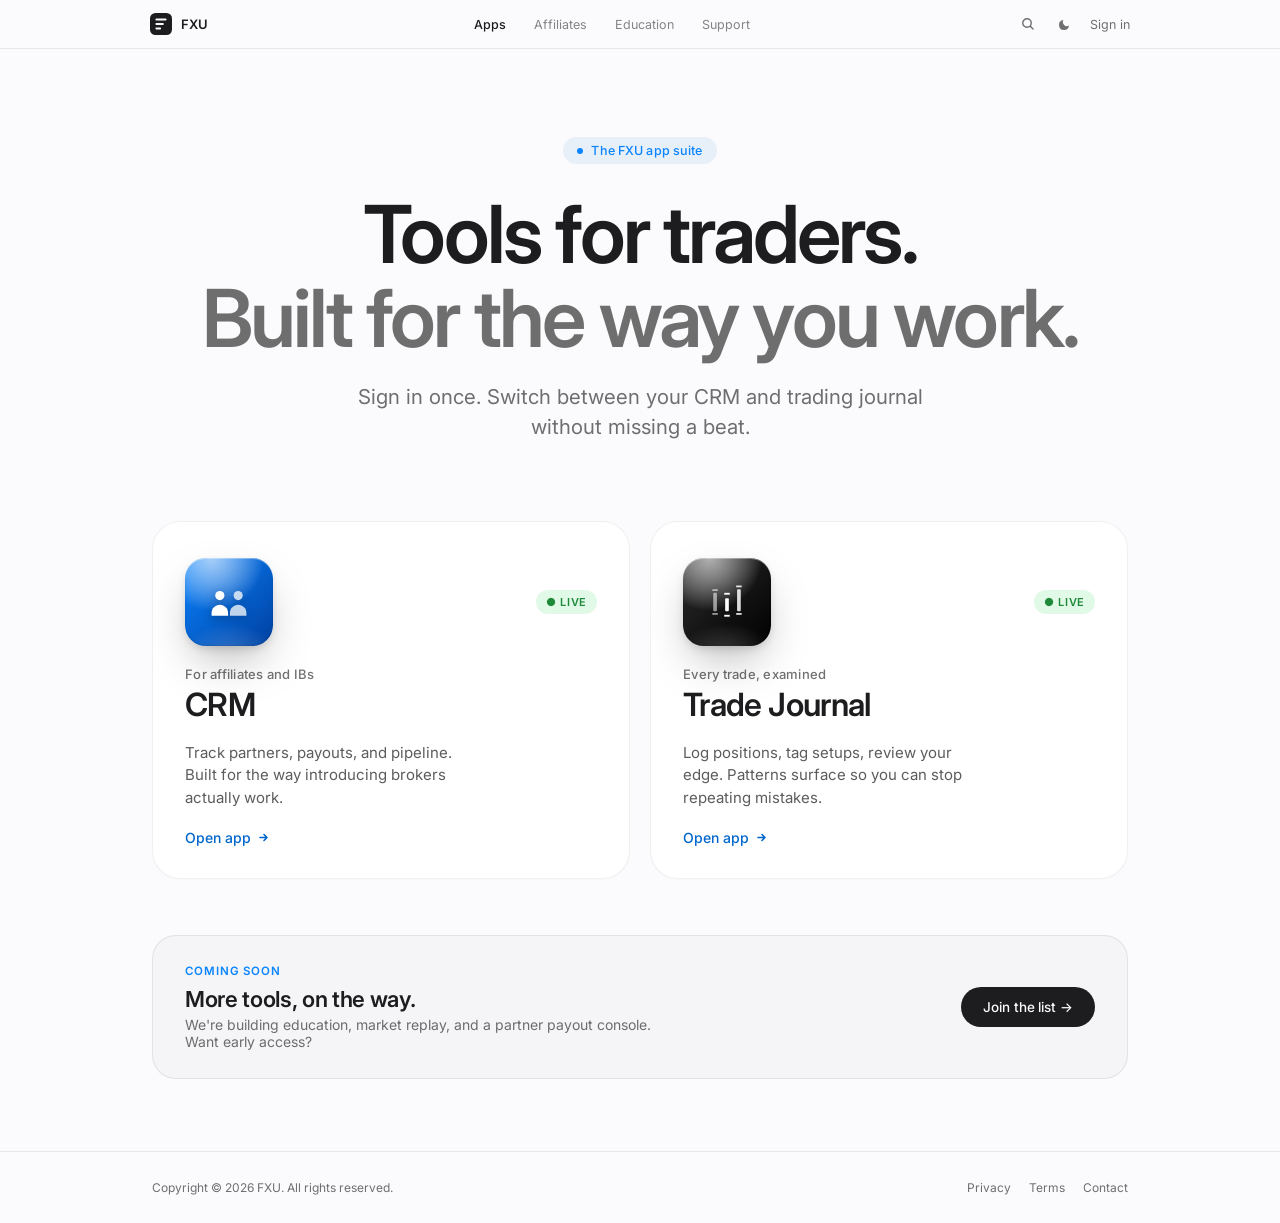
==== index.html @ c2556b2e "feat: FXU Apps homepage — Apple-clean apps directory Implements the 'A · Apple.com clean' direction " ====
<!doctype html>
<html lang="en">
<head>
<meta charset="utf-8" />
<meta name="viewport" content="width=device-width,initial-scale=1" />
<meta name="description" content="FXU Apps — tools for traders. CRM for affiliates and a trading journal, built for the way you work." />
<title>FXU Apps — Tools for traders</title>
<link rel="preconnect" href="https://fonts.googleapis.com">
<link rel="preconnect" href="https://fonts.gstatic.com" crossorigin>
<link rel="stylesheet" href="https://fonts.googleapis.com/css2?family=Inter:wght@400;500;600;700&display=swap">
<style>
  :root {
    --bg: #fbfbfd;
    --surface: #ffffff;
    --surface-2: #f5f5f7;
    --text: #1d1d1f;
    --text-2: rgba(0,0,0,.56);
    --text-3: rgba(29,29,31,.72);
    --border: rgba(0,0,0,.06);
    --border-2: rgba(0,0,0,.08);
    --nav-bg: rgba(251,251,253,.72);
    --blue: #0066CC;
    --blue-bright: #0a84ff;
    --green: #1f8a3a;
    --green-bg: rgba(48,209,88,.14);
  }
  html[data-theme="dark"] {
    --bg: #000;
    --surface: #1c1c1e;
    --surface-2: #0a0a0a;
    --text: #f5f5f7;
    --text-2: rgba(235,235,245,.6);
    --text-3: rgba(235,235,245,.72);
    --border: rgba(255,255,255,.08);
    --border-2: rgba(255,255,255,.08);
    --nav-bg: rgba(22,22,23,.72);
    --green-bg: rgba(48,209,88,.16);
  }

  * , *::before, *::after { box-sizing: border-box; }
  html, body { margin: 0; padding: 0; }
  body {
    background: var(--bg);
    color: var(--text);
    font-family: 'Inter', -apple-system, BlinkMacSystemFont, "SF Pro Display", system-ui, sans-serif;
    -webkit-font-smoothing: antialiased;
    -moz-osx-font-smoothing: grayscale;
    transition: background .35s, color .35s;
  }
  a { color: inherit; }
  button { font: inherit; }

  /* ── Nav ───────────────────────────────────────────────── */
  .nav {
    position: sticky; top: 0; z-index: 50;
    background: var(--nav-bg);
    border-bottom: .5px solid var(--border-2);
    backdrop-filter: saturate(180%) blur(20px);
    -webkit-backdrop-filter: saturate(180%) blur(20px);
  }
  .nav-inner {
    max-width: 1024px; margin: 0 auto; height: 48px;
    padding: 0 22px;
    display: flex; align-items: center; justify-content: space-between;
    font-size: 13px;
  }
  .nav-brand { display: flex; align-items: center; gap: 9px; text-decoration: none; font-weight: 600; letter-spacing: -.005em; color: var(--text); }
  .nav-links { display: flex; gap: 28px; font-size: 12.5px; }
  .nav-links a { text-decoration: none; color: var(--text-2); opacity: .85; transition: color .2s, opacity .2s; }
  .nav-links a.active { color: var(--text); opacity: 1; font-weight: 500; }
  .nav-links a:hover { color: var(--text); opacity: 1; }
  .nav-right { display: flex; align-items: center; gap: 14px; color: var(--text-2); }
  .nav-right a { text-decoration: none; font-size: 12.5px; }
  .icon-btn { background: none; border: none; cursor: pointer; color: var(--text-2); padding: 4px; display: inline-flex; align-items: center; justify-content: center; }
  .icon-btn:hover { color: var(--text); }

  /* ── Hero ──────────────────────────────────────────────── */
  .hero { padding: 88px 24px 56px; text-align: center; max-width: 980px; margin: 0 auto; }
  .pill {
    display: inline-flex; align-items: center; gap: 8px;
    padding: 6px 14px; border-radius: 999px;
    background: rgba(0,102,204,.08); color: var(--blue-bright);
    font-size: 12.5px; font-weight: 500; letter-spacing: .01em;
    margin-bottom: 28px;
  }
  html[data-theme="dark"] .pill { background: rgba(10,132,255,.14); }
  .pill-dot { width: 6px; height: 6px; border-radius: 99px; background: var(--blue-bright); }
  .hero h1 {
    font-size: clamp(44px, 6.4vw, 80px);
    font-weight: 600; letter-spacing: -.035em; line-height: 1.05;
    margin: 0 0 22px; text-wrap: balance;
  }
  .hero h1 .muted { color: var(--text-2); }
  .hero p {
    font-size: clamp(17px, 1.6vw, 21px); line-height: 1.45;
    color: var(--text-2); max-width: 640px; margin: 0 auto;
    text-wrap: pretty; font-weight: 400;
  }

  /* ── App grid ──────────────────────────────────────────── */
  .grid-wrap { max-width: 1024px; margin: 0 auto; padding: 24px 24px 48px; }
  .grid {
    display: grid; grid-template-columns: repeat(2, 1fr); gap: 20px;
  }
  @media (max-width: 720px) { .grid { grid-template-columns: 1fr; } }

  .tile {
    appearance: none; text-align: left; cursor: pointer; font: inherit; color: var(--text);
    background: var(--surface);
    border: .5px solid var(--border);
    border-radius: 28px;
    padding: 36px 32px 32px;
    display: flex; flex-direction: column; align-items: flex-start;
    gap: 20px; min-height: 320px;
    transition: transform .35s cubic-bezier(.2,.7,.2,1), box-shadow .35s cubic-bezier(.2,.7,.2,1);
    position: relative; overflow: hidden;
    box-shadow: 0 1px 0 rgba(255,255,255,.6) inset, 0 1px 2px rgba(0,0,0,.02);
  }
  html[data-theme="dark"] .tile { box-shadow: 0 1px 0 rgba(255,255,255,.04) inset; }
  .tile:hover {
    transform: translateY(-4px);
    box-shadow: 0 24px 60px -20px rgba(0,0,0,.18), 0 4px 12px -4px rgba(0,0,0,.06);
  }
  html[data-theme="dark"] .tile:hover {
    box-shadow: 0 24px 60px -20px rgba(0,0,0,.7), 0 4px 12px -4px rgba(0,0,0,.4);
  }
  .tile:active { transform: scale(.985); }
  .tile-glow {
    position: absolute; inset: 0; pointer-events: none; border-radius: 28px;
    opacity: 0; transition: opacity .35s;
  }
  .tile:hover .tile-glow { opacity: 1; }
  .tile[data-app="crm"] .tile-glow { background: radial-gradient(60% 80% at 0% 0%, rgba(0,102,204,.08), transparent 60%); }
  .tile[data-app="journal"] .tile-glow { background: radial-gradient(60% 80% at 0% 0%, rgba(29,29,31,.08), transparent 60%); }

  .tile-head {
    display: flex; align-items: center; justify-content: space-between;
    width: 100%; position: relative; z-index: 1;
  }
  .icon-wrap {
    transition: transform .35s cubic-bezier(.2,.7,.2,1);
  }
  .tile:hover .icon-wrap { transform: scale(1.06) rotate(-2deg); }

  .badge {
    font-size: 11px; font-weight: 600; letter-spacing: .06em;
    padding: 5px 10px; border-radius: 999px;
    background: var(--green-bg); color: var(--green);
  }

  .tile-title { position: relative; z-index: 1; }
  .tile-tagline { font-size: 13px; font-weight: 500; letter-spacing: .02em; color: var(--text-2); margin-bottom: 6px; }
  .tile-name { font-size: 32px; font-weight: 600; letter-spacing: -.02em; margin: 0; line-height: 1.05; }
  .tile-desc {
    font-size: 15px; line-height: 1.5; color: var(--text-3);
    margin: 0; position: relative; z-index: 1;
    text-wrap: pretty; max-width: 34ch;
  }
  .tile-cta {
    display: flex; align-items: center; gap: 6px;
    font-size: 14px; font-weight: 500; color: var(--blue);
    position: relative; z-index: 1; margin-top: auto;
  }
  .tile-cta svg { transition: transform .25s; }
  .tile:hover .tile-cta svg { transform: translateX(4px); }

  /* ── Icon (depth variant) ──────────────────────────────── */
  .app-icon {
    width: 88px; height: 88px; border-radius: 20.7px;
    display: flex; align-items: center; justify-content: center;
    position: relative; overflow: hidden;
    box-shadow:
      0 20px 50px -15px rgba(0,0,0,.4),
      0 4px 10px -2px rgba(0,0,0,.15),
      inset 0 1px 0 rgba(255,255,255,.35),
      inset 0 -1px 2px rgba(0,0,0,.15);
  }
  .app-icon::before {
    content: ''; position: absolute; inset: 0;
    background: radial-gradient(120% 120% at 30% 0%, rgba(255,255,255,.4), transparent 50%);
    pointer-events: none;
  }
  .app-icon::after {
    content: ''; position: absolute; inset: 0; border-radius: inherit;
    background: radial-gradient(80% 50% at 50% 110%, rgba(255,255,255,.2), transparent 70%);
    pointer-events: none;
  }
  .app-icon.crm     { background: radial-gradient(120% 120% at 30% 0%, rgba(255,255,255,.4), transparent 50%), linear-gradient(135deg, #0a84ff 0%, #0040a0 100%); }
  .app-icon.journal { background: radial-gradient(120% 120% at 30% 0%, rgba(255,255,255,.4), transparent 50%), linear-gradient(135deg, #2c2c2e 0%, #000 100%); }
  .app-icon svg { position: relative; z-index: 2; filter: drop-shadow(0 2px 4px rgba(0,0,0,.25)); }

  /* ── Coming soon strip ─────────────────────────────────── */
  .strip-wrap { max-width: 1024px; margin: 0 auto; padding: 8px 24px 48px; }
  .strip {
    background: var(--surface-2);
    border: .5px solid var(--border-2);
    border-radius: 24px;
    padding: 28px 32px;
    display: flex; align-items: center; justify-content: space-between;
    gap: 24px; flex-wrap: wrap;
  }
  .kicker {
    font-size: 11.5px; font-weight: 600; letter-spacing: .08em; text-transform: uppercase;
    color: var(--blue-bright); margin-bottom: 8px;
  }
  .strip-title { font-size: 22px; font-weight: 600; letter-spacing: -.015em; margin-bottom: 4px; }
  .strip-desc { font-size: 14px; color: var(--text-2); text-wrap: pretty; max-width: 52ch; }
  .btn-dark {
    appearance: none; border: none; cursor: pointer;
    background: var(--text); color: var(--bg);
    font-size: 13.5px; font-weight: 500;
    padding: 12px 22px; border-radius: 999px;
    letter-spacing: -.005em;
    transition: transform .2s, opacity .2s;
  }
  .btn-dark:hover { transform: scale(1.03); }
  .btn-dark:active { transform: scale(.98); }

  /* ── Footer ───────────────────────────────────────────── */
  .footer-outer { border-top: .5px solid var(--border-2); margin-top: 24px; }
  .footer {
    padding: 28px 24px;
    max-width: 1024px; margin: 0 auto;
    display: flex; justify-content: space-between;
    font-size: 12px; color: var(--text-2); flex-wrap: wrap; gap: 12px;
  }
  .footer a { text-decoration: none; }
  .footer .links { display: flex; gap: 18px; }
</style>
</head>
<body>
  <!-- ── Top nav ── -->
  <header class="nav">
    <div class="nav-inner">
      <a class="nav-brand" href="/">
        <svg width="22" height="22" viewBox="0 0 24 24" fill="none" aria-hidden="true">
          <rect width="24" height="24" rx="6" class="logo-bg" />
          <path d="M7 7h10M7 12h7M7 17h4" class="logo-fg" stroke-width="2.2" stroke-linecap="round" />
        </svg>
        <span>FXU</span>
      </a>
      <nav class="nav-links" aria-label="Primary">
        <a href="#apps" class="active">Apps</a>
        <a href="#affiliates">Affiliates</a>
        <a href="#education">Education</a>
        <a href="#support">Support</a>
      </nav>
      <div class="nav-right">
        <button class="icon-btn" aria-label="Search">
          <svg width="14" height="14" viewBox="0 0 14 14" fill="none">
            <circle cx="6" cy="6" r="4.25" stroke="currentColor" stroke-width="1.4" />
            <path d="M9.5 9.5l2.5 2.5" stroke="currentColor" stroke-width="1.4" stroke-linecap="round" />
          </svg>
        </button>
        <button class="icon-btn" id="theme-toggle" aria-label="Toggle dark mode">
          <svg width="15" height="15" viewBox="0 0 15 15" fill="none">
            <path d="M12 8.5A5 5 0 1 1 6.5 3 4 4 0 0 0 12 8.5z" fill="currentColor" />
          </svg>
        </button>
        <a href="#signin">Sign in</a>
      </div>
    </div>
  </header>

  <!-- ── Hero ── -->
  <section class="hero" id="apps">
    <div class="pill"><span class="pill-dot"></span> The FXU app suite</div>
    <h1>Tools for traders.<br /><span class="muted">Built for the way you work.</span></h1>
    <p>Sign in once. Switch between your CRM and trading journal without missing a beat.</p>
  </section>

  <!-- ── App grid ── -->
  <section class="grid-wrap">
    <div class="grid">
      <!-- CRM tile -->
      <button class="tile" data-app="crm" onclick="launch('crm')">
        <span class="tile-glow"></span>
        <div class="tile-head">
          <div class="icon-wrap">
            <div class="app-icon crm">
              <svg width="44" height="44" viewBox="0 0 48 48" fill="none">
                <circle cx="14" cy="17" r="5" fill="#fff" />
                <circle cx="34" cy="17" r="5" fill="#fff" opacity=".75" />
                <path d="M5 36c0-5 4-9 9-9s9 4 9 9v3H5v-3z" fill="#fff" />
                <path d="M25 36c0-5 4-9 9-9s9 4 9 9v3H25v-3z" fill="#fff" opacity=".75" />
              </svg>
            </div>
          </div>
          <span class="badge">● LIVE</span>
        </div>
        <div class="tile-title">
          <div class="tile-tagline">For affiliates and IBs</div>
          <h3 class="tile-name">CRM</h3>
        </div>
        <p class="tile-desc">Track partners, payouts, and pipeline. Built for the way introducing brokers actually work.</p>
        <div class="tile-cta">
          <span>Open app</span>
          <svg width="13" height="13" viewBox="0 0 13 13" fill="none">
            <path d="M3 6.5h7M7 3.5l3 3-3 3" stroke="currentColor" stroke-width="1.6" stroke-linecap="round" stroke-linejoin="round" />
          </svg>
        </div>
      </button>

      <!-- Trade Journal tile -->
      <button class="tile" data-app="journal" onclick="launch('journal')">
        <span class="tile-glow"></span>
        <div class="tile-head">
          <div class="icon-wrap">
            <div class="app-icon journal">
              <svg width="44" height="44" viewBox="0 0 48 48" fill="none">
                <rect x="9" y="14" width="4" height="20" rx="1" fill="#fff" opacity=".55" />
                <rect x="8" y="10" width="6" height="2" fill="#fff" opacity=".55" />
                <rect x="8" y="36" width="6" height="2" fill="#fff" opacity=".55" />
                <rect x="22" y="20" width="4" height="14" rx="1" fill="#fff" />
                <rect x="21" y="14" width="6" height="2" fill="#fff" />
                <rect x="21" y="38" width="6" height="2" fill="#fff" />
                <rect x="35" y="10" width="4" height="24" rx="1" fill="#fff" opacity=".85" />
                <rect x="34" y="6"  width="6" height="2" fill="#fff" opacity=".85" />
                <rect x="34" y="36" width="6" height="2" fill="#fff" opacity=".85" />
              </svg>
            </div>
          </div>
          <span class="badge">● LIVE</span>
        </div>
        <div class="tile-title">
          <div class="tile-tagline">Every trade, examined</div>
          <h3 class="tile-name">Trade Journal</h3>
        </div>
        <p class="tile-desc">Log positions, tag setups, review your edge. Patterns surface so you can stop repeating mistakes.</p>
        <div class="tile-cta">
          <span>Open app</span>
          <svg width="13" height="13" viewBox="0 0 13 13" fill="none">
            <path d="M3 6.5h7M7 3.5l3 3-3 3" stroke="currentColor" stroke-width="1.6" stroke-linecap="round" stroke-linejoin="round" />
          </svg>
        </div>
      </button>
    </div>
  </section>

  <!-- ── Coming soon ── -->
  <section class="strip-wrap">
    <div class="strip">
      <div>
        <div class="kicker">Coming soon</div>
        <div class="strip-title">More tools, on the way.</div>
        <div class="strip-desc">We're building education, market replay, and a partner payout console. Want early access?</div>
      </div>
      <button class="btn-dark" onclick="document.getElementById('signin')?.scrollIntoView({behavior:'smooth'})">Join the list →</button>
    </div>
  </section>

  <!-- ── Footer ── -->
  <div class="footer-outer">
    <footer class="footer" id="signin">
      <span>Copyright © 2026 FXU. All rights reserved.</span>
      <span class="links">
        <a href="#privacy">Privacy</a>
        <a href="#terms">Terms</a>
        <a href="#contact">Contact</a>
      </span>
    </footer>
  </div>

  <style>
    /* Logo theming */
    .logo-bg { fill: var(--text); }
    .logo-fg { stroke: var(--bg); }
  </style>

  <script>
    // Persist theme
    (function () {
      const saved = localStorage.getItem('fxu-theme');
      if (saved === 'dark') document.documentElement.setAttribute('data-theme', 'dark');
      const btn = document.getElementById('theme-toggle');
      btn?.addEventListener('click', () => {
        const isDark = document.documentElement.getAttribute('data-theme') === 'dark';
        if (isDark) {
          document.documentElement.removeAttribute('data-theme');
          localStorage.setItem('fxu-theme', 'light');
        } else {
          document.documentElement.setAttribute('data-theme', 'dark');
          localStorage.setItem('fxu-theme', 'dark');
        }
      });
    })();

    // Tile launch (placeholder routing; replace with real URLs)
    function launch(app) {
      const targets = {
        crm: '#crm-app',
        journal: '#journal-app',
      };
      const url = targets[app];
      if (!url) return;
      // Visual feedback handled by CSS :active; navigate next tick
      setTimeout(() => { window.location.hash = url; }, 120);
    }
  </script>
</body>
</html>
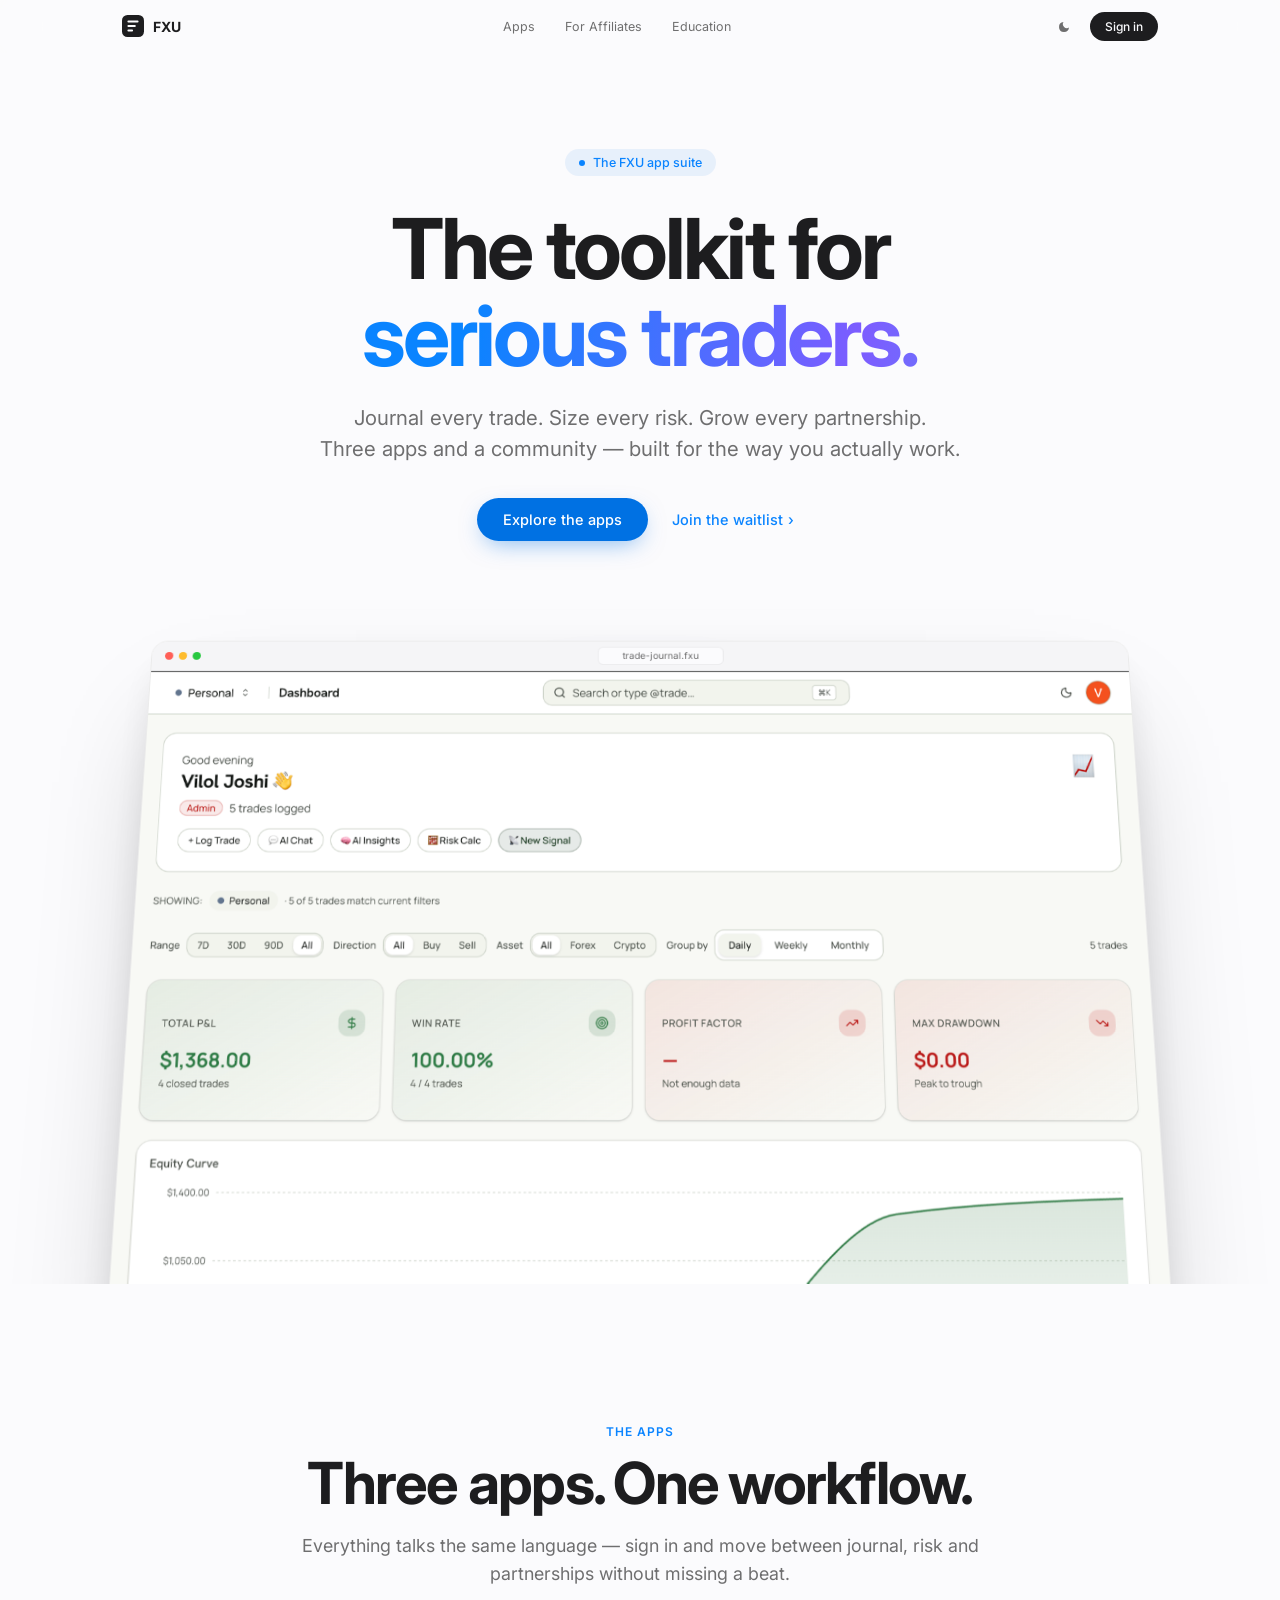
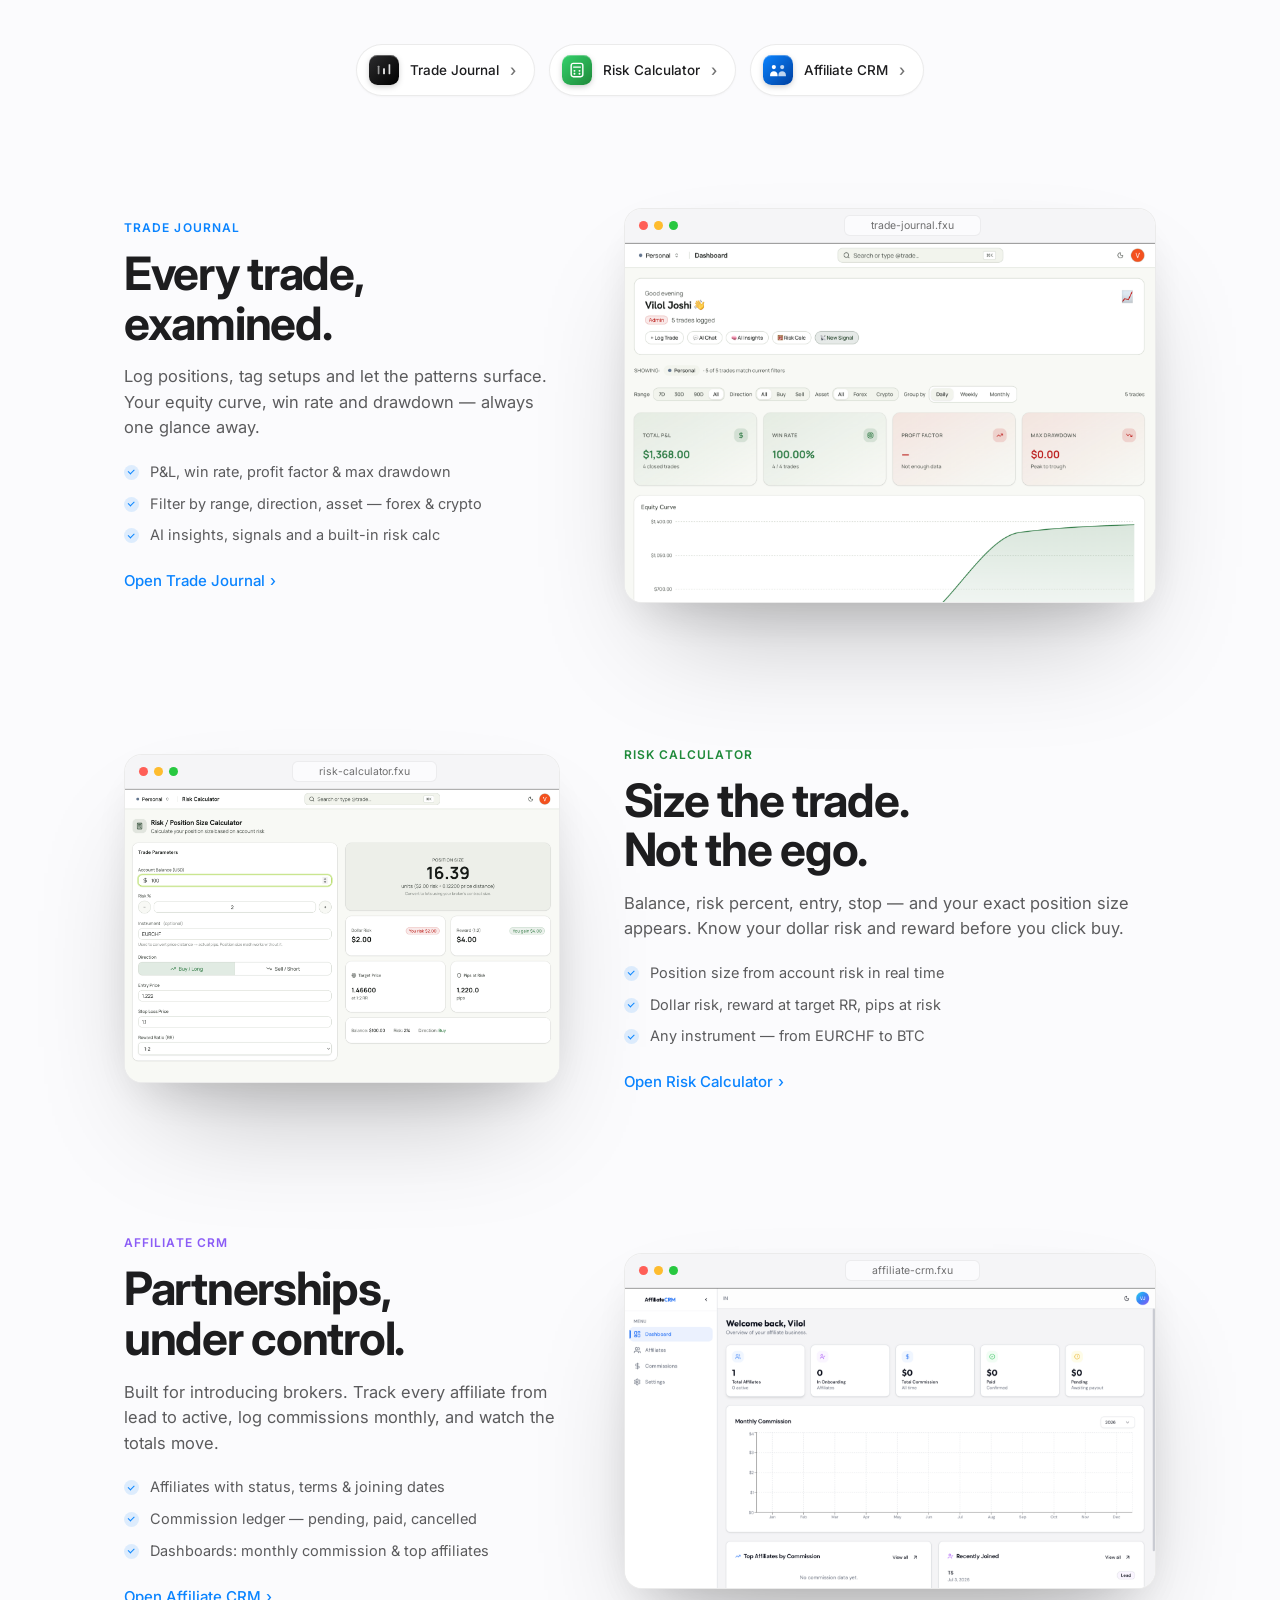
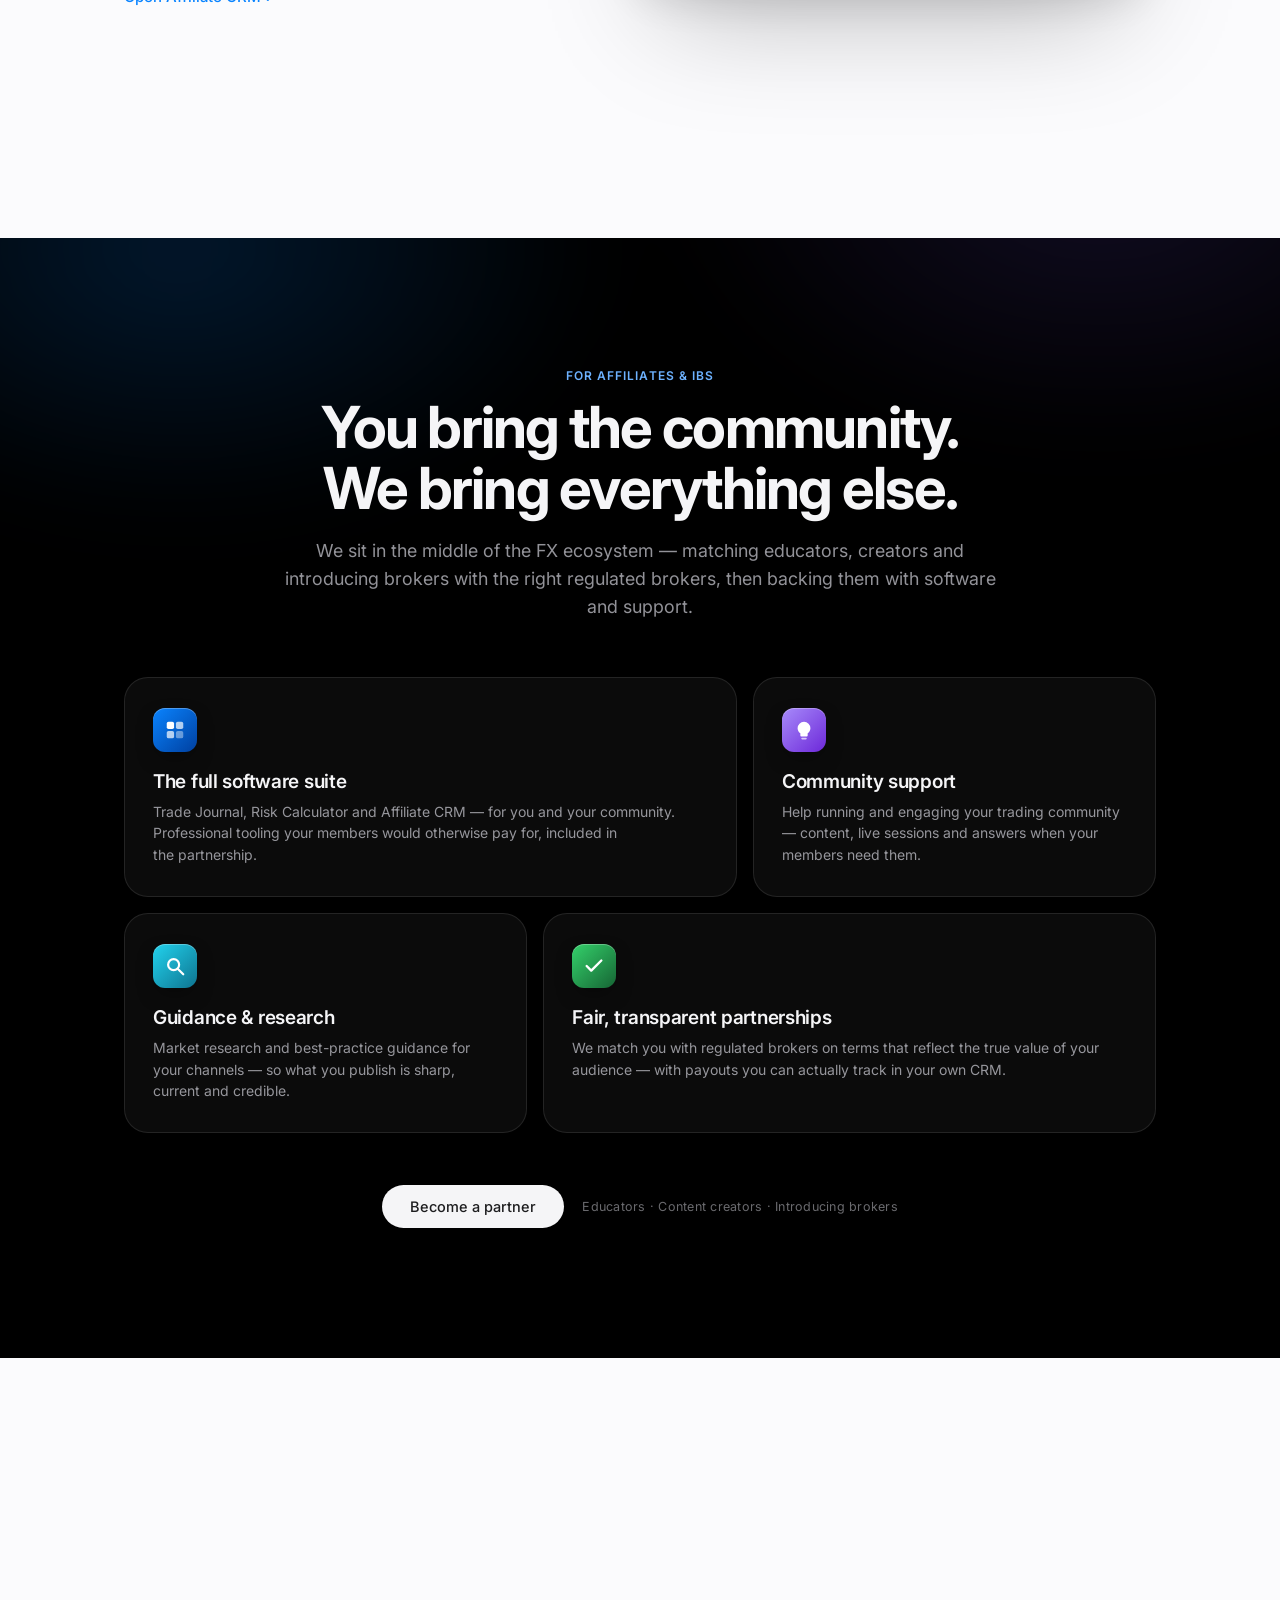
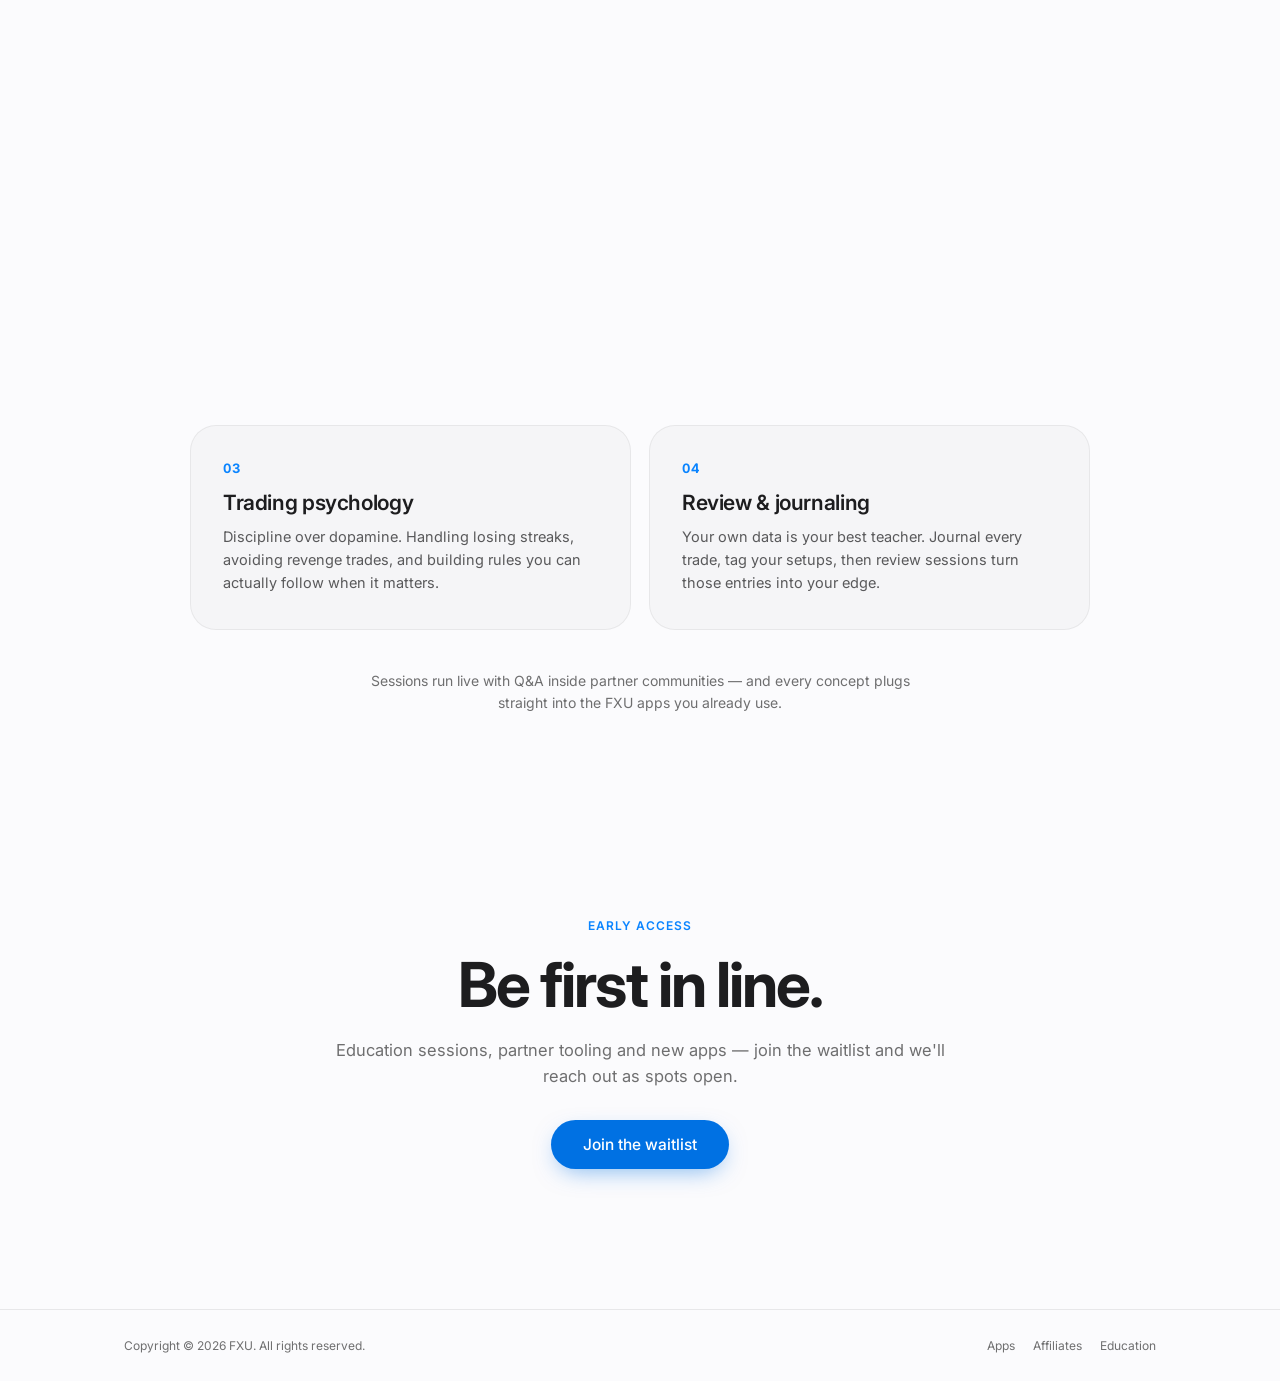
==== commit 102aeb01: "feat: Apple-style redesign — app showcase, affiliates, education, GitHub-backed waitlist - Hero with" ====
--- a/index.html
+++ b/index.html
@@ -3,236 +3,19 @@
 <head>
 <meta charset="utf-8" />
 <meta name="viewport" content="width=device-width,initial-scale=1" />
-<meta name="description" content="FXU Apps — tools for traders. CRM for affiliates and a trading journal, built for the way you work." />
-<title>FXU Apps — Tools for traders</title>
+<meta name="description" content="FXU — the toolkit for serious traders. Trade Journal, Risk Calculator and Affiliate CRM, plus education and support for trading communities." />
+<title>FXU — The toolkit for serious traders</title>
 <link rel="preconnect" href="https://fonts.googleapis.com">
 <link rel="preconnect" href="https://fonts.gstatic.com" crossorigin>
-<link rel="stylesheet" href="https://fonts.googleapis.com/css2?family=Inter:wght@400;500;600;700&display=swap">
-<style>
-  :root {
-    --bg: #fbfbfd;
-    --surface: #ffffff;
-    --surface-2: #f5f5f7;
-    --text: #1d1d1f;
-    --text-2: rgba(0,0,0,.56);
-    --text-3: rgba(29,29,31,.72);
-    --border: rgba(0,0,0,.06);
-    --border-2: rgba(0,0,0,.08);
-    --nav-bg: rgba(251,251,253,.72);
-    --blue: #0066CC;
-    --blue-bright: #0a84ff;
-    --green: #1f8a3a;
-    --green-bg: rgba(48,209,88,.14);
-  }
-  html[data-theme="dark"] {
-    --bg: #000;
-    --surface: #1c1c1e;
-    --surface-2: #0a0a0a;
-    --text: #f5f5f7;
-    --text-2: rgba(235,235,245,.6);
-    --text-3: rgba(235,235,245,.72);
-    --border: rgba(255,255,255,.08);
-    --border-2: rgba(255,255,255,.08);
-    --nav-bg: rgba(22,22,23,.72);
-    --green-bg: rgba(48,209,88,.16);
-  }
-
-  * , *::before, *::after { box-sizing: border-box; }
-  html, body { margin: 0; padding: 0; }
-  body {
-    background: var(--bg);
-    color: var(--text);
-    font-family: 'Inter', -apple-system, BlinkMacSystemFont, "SF Pro Display", system-ui, sans-serif;
-    -webkit-font-smoothing: antialiased;
-    -moz-osx-font-smoothing: grayscale;
-    transition: background .35s, color .35s;
-  }
-  a { color: inherit; }
-  button { font: inherit; }
-
-  /* ── Nav ───────────────────────────────────────────────── */
-  .nav {
-    position: sticky; top: 0; z-index: 50;
-    background: var(--nav-bg);
-    border-bottom: .5px solid var(--border-2);
-    backdrop-filter: saturate(180%) blur(20px);
-    -webkit-backdrop-filter: saturate(180%) blur(20px);
-  }
-  .nav-inner {
-    max-width: 1024px; margin: 0 auto; height: 48px;
-    padding: 0 22px;
-    display: flex; align-items: center; justify-content: space-between;
-    font-size: 13px;
-  }
-  .nav-brand { display: flex; align-items: center; gap: 9px; text-decoration: none; font-weight: 600; letter-spacing: -.005em; color: var(--text); }
-  .nav-links { display: flex; gap: 28px; font-size: 12.5px; }
-  .nav-links a { text-decoration: none; color: var(--text-2); opacity: .85; transition: color .2s, opacity .2s; }
-  .nav-links a.active { color: var(--text); opacity: 1; font-weight: 500; }
-  .nav-links a:hover { color: var(--text); opacity: 1; }
-  .nav-right { display: flex; align-items: center; gap: 14px; color: var(--text-2); }
-  .nav-right a { text-decoration: none; font-size: 12.5px; }
-  .icon-btn { background: none; border: none; cursor: pointer; color: var(--text-2); padding: 4px; display: inline-flex; align-items: center; justify-content: center; }
-  .icon-btn:hover { color: var(--text); }
-
-  /* ── Hero ──────────────────────────────────────────────── */
-  .hero { padding: 88px 24px 56px; text-align: center; max-width: 980px; margin: 0 auto; }
-  .pill {
-    display: inline-flex; align-items: center; gap: 8px;
-    padding: 6px 14px; border-radius: 999px;
-    background: rgba(0,102,204,.08); color: var(--blue-bright);
-    font-size: 12.5px; font-weight: 500; letter-spacing: .01em;
-    margin-bottom: 28px;
-  }
-  html[data-theme="dark"] .pill { background: rgba(10,132,255,.14); }
-  .pill-dot { width: 6px; height: 6px; border-radius: 99px; background: var(--blue-bright); }
-  .hero h1 {
-    font-size: clamp(44px, 6.4vw, 80px);
-    font-weight: 600; letter-spacing: -.035em; line-height: 1.05;
-    margin: 0 0 22px; text-wrap: balance;
-  }
-  .hero h1 .muted { color: var(--text-2); }
-  .hero p {
-    font-size: clamp(17px, 1.6vw, 21px); line-height: 1.45;
-    color: var(--text-2); max-width: 640px; margin: 0 auto;
-    text-wrap: pretty; font-weight: 400;
-  }
-
-  /* ── App grid ──────────────────────────────────────────── */
-  .grid-wrap { max-width: 1024px; margin: 0 auto; padding: 24px 24px 48px; }
-  .grid {
-    display: grid; grid-template-columns: repeat(2, 1fr); gap: 20px;
-  }
-  @media (max-width: 720px) { .grid { grid-template-columns: 1fr; } }
-
-  .tile {
-    appearance: none; text-align: left; cursor: pointer; font: inherit; color: var(--text);
-    background: var(--surface);
-    border: .5px solid var(--border);
-    border-radius: 28px;
-    padding: 36px 32px 32px;
-    display: flex; flex-direction: column; align-items: flex-start;
-    gap: 20px; min-height: 320px;
-    transition: transform .35s cubic-bezier(.2,.7,.2,1), box-shadow .35s cubic-bezier(.2,.7,.2,1);
-    position: relative; overflow: hidden;
-    box-shadow: 0 1px 0 rgba(255,255,255,.6) inset, 0 1px 2px rgba(0,0,0,.02);
-  }
-  html[data-theme="dark"] .tile { box-shadow: 0 1px 0 rgba(255,255,255,.04) inset; }
-  .tile:hover {
-    transform: translateY(-4px);
-    box-shadow: 0 24px 60px -20px rgba(0,0,0,.18), 0 4px 12px -4px rgba(0,0,0,.06);
-  }
-  html[data-theme="dark"] .tile:hover {
-    box-shadow: 0 24px 60px -20px rgba(0,0,0,.7), 0 4px 12px -4px rgba(0,0,0,.4);
-  }
-  .tile:active { transform: scale(.985); }
-  .tile-glow {
-    position: absolute; inset: 0; pointer-events: none; border-radius: 28px;
-    opacity: 0; transition: opacity .35s;
-  }
-  .tile:hover .tile-glow { opacity: 1; }
-  .tile[data-app="crm"] .tile-glow { background: radial-gradient(60% 80% at 0% 0%, rgba(0,102,204,.08), transparent 60%); }
-  .tile[data-app="journal"] .tile-glow { background: radial-gradient(60% 80% at 0% 0%, rgba(29,29,31,.08), transparent 60%); }
-
-  .tile-head {
-    display: flex; align-items: center; justify-content: space-between;
-    width: 100%; position: relative; z-index: 1;
-  }
-  .icon-wrap {
-    transition: transform .35s cubic-bezier(.2,.7,.2,1);
-  }
-  .tile:hover .icon-wrap { transform: scale(1.06) rotate(-2deg); }
-
-  .badge {
-    font-size: 11px; font-weight: 600; letter-spacing: .06em;
-    padding: 5px 10px; border-radius: 999px;
-    background: var(--green-bg); color: var(--green);
-  }
-
-  .tile-title { position: relative; z-index: 1; }
-  .tile-tagline { font-size: 13px; font-weight: 500; letter-spacing: .02em; color: var(--text-2); margin-bottom: 6px; }
-  .tile-name { font-size: 32px; font-weight: 600; letter-spacing: -.02em; margin: 0; line-height: 1.05; }
-  .tile-desc {
-    font-size: 15px; line-height: 1.5; color: var(--text-3);
-    margin: 0; position: relative; z-index: 1;
-    text-wrap: pretty; max-width: 34ch;
-  }
-  .tile-cta {
-    display: flex; align-items: center; gap: 6px;
-    font-size: 14px; font-weight: 500; color: var(--blue);
-    position: relative; z-index: 1; margin-top: auto;
-  }
-  .tile-cta svg { transition: transform .25s; }
-  .tile:hover .tile-cta svg { transform: translateX(4px); }
-
-  /* ── Icon (depth variant) ──────────────────────────────── */
-  .app-icon {
-    width: 88px; height: 88px; border-radius: 20.7px;
-    display: flex; align-items: center; justify-content: center;
-    position: relative; overflow: hidden;
-    box-shadow:
-      0 20px 50px -15px rgba(0,0,0,.4),
-      0 4px 10px -2px rgba(0,0,0,.15),
-      inset 0 1px 0 rgba(255,255,255,.35),
-      inset 0 -1px 2px rgba(0,0,0,.15);
-  }
-  .app-icon::before {
-    content: ''; position: absolute; inset: 0;
-    background: radial-gradient(120% 120% at 30% 0%, rgba(255,255,255,.4), transparent 50%);
-    pointer-events: none;
-  }
-  .app-icon::after {
-    content: ''; position: absolute; inset: 0; border-radius: inherit;
-    background: radial-gradient(80% 50% at 50% 110%, rgba(255,255,255,.2), transparent 70%);
-    pointer-events: none;
-  }
-  .app-icon.crm     { background: radial-gradient(120% 120% at 30% 0%, rgba(255,255,255,.4), transparent 50%), linear-gradient(135deg, #0a84ff 0%, #0040a0 100%); }
-  .app-icon.journal { background: radial-gradient(120% 120% at 30% 0%, rgba(255,255,255,.4), transparent 50%), linear-gradient(135deg, #2c2c2e 0%, #000 100%); }
-  .app-icon svg { position: relative; z-index: 2; filter: drop-shadow(0 2px 4px rgba(0,0,0,.25)); }
-
-  /* ── Coming soon strip ─────────────────────────────────── */
-  .strip-wrap { max-width: 1024px; margin: 0 auto; padding: 8px 24px 48px; }
-  .strip {
-    background: var(--surface-2);
-    border: .5px solid var(--border-2);
-    border-radius: 24px;
-    padding: 28px 32px;
-    display: flex; align-items: center; justify-content: space-between;
-    gap: 24px; flex-wrap: wrap;
-  }
-  .kicker {
-    font-size: 11.5px; font-weight: 600; letter-spacing: .08em; text-transform: uppercase;
-    color: var(--blue-bright); margin-bottom: 8px;
-  }
-  .strip-title { font-size: 22px; font-weight: 600; letter-spacing: -.015em; margin-bottom: 4px; }
-  .strip-desc { font-size: 14px; color: var(--text-2); text-wrap: pretty; max-width: 52ch; }
-  .btn-dark {
-    appearance: none; border: none; cursor: pointer;
-    background: var(--text); color: var(--bg);
-    font-size: 13.5px; font-weight: 500;
-    padding: 12px 22px; border-radius: 999px;
-    letter-spacing: -.005em;
-    transition: transform .2s, opacity .2s;
-  }
-  .btn-dark:hover { transform: scale(1.03); }
-  .btn-dark:active { transform: scale(.98); }
-
-  /* ── Footer ───────────────────────────────────────────── */
-  .footer-outer { border-top: .5px solid var(--border-2); margin-top: 24px; }
-  .footer {
-    padding: 28px 24px;
-    max-width: 1024px; margin: 0 auto;
-    display: flex; justify-content: space-between;
-    font-size: 12px; color: var(--text-2); flex-wrap: wrap; gap: 12px;
-  }
-  .footer a { text-decoration: none; }
-  .footer .links { display: flex; gap: 18px; }
-</style>
+<link rel="stylesheet" href="https://fonts.googleapis.com/css2?family=Inter:wght@400;500;600;700;800&display=swap">
+<link rel="stylesheet" href="css/styles.css">
 </head>
 <body>
-  <!-- ── Top nav ── -->
-  <header class="nav">
+
+  <!-- ══ Nav ══ -->
+  <header class="nav" id="nav">
     <div class="nav-inner">
-      <a class="nav-brand" href="/">
+      <a class="nav-brand" href="#top" aria-label="FXU home">
         <svg width="22" height="22" viewBox="0 0 24 24" fill="none" aria-hidden="true">
           <rect width="24" height="24" rx="6" class="logo-bg" />
           <path d="M7 7h10M7 12h7M7 17h4" class="logo-fg" stroke-width="2.2" stroke-linecap="round" />
@@ -240,162 +23,293 @@
         <span>FXU</span>
       </a>
       <nav class="nav-links" aria-label="Primary">
-        <a href="#apps" class="active">Apps</a>
-        <a href="#affiliates">Affiliates</a>
+        <a href="#apps">Apps</a>
+        <a href="#affiliates">For Affiliates</a>
         <a href="#education">Education</a>
-        <a href="#support">Support</a>
       </nav>
       <div class="nav-right">
-        <button class="icon-btn" aria-label="Search">
-          <svg width="14" height="14" viewBox="0 0 14 14" fill="none">
-            <circle cx="6" cy="6" r="4.25" stroke="currentColor" stroke-width="1.4" />
-            <path d="M9.5 9.5l2.5 2.5" stroke="currentColor" stroke-width="1.4" stroke-linecap="round" />
-          </svg>
-        </button>
         <button class="icon-btn" id="theme-toggle" aria-label="Toggle dark mode">
-          <svg width="15" height="15" viewBox="0 0 15 15" fill="none">
+          <svg width="15" height="15" viewBox="0 0 15 15" fill="none" aria-hidden="true">
             <path d="M12 8.5A5 5 0 1 1 6.5 3 4 4 0 0 0 12 8.5z" fill="currentColor" />
           </svg>
         </button>
-        <a href="#signin">Sign in</a>
+        <button class="nav-signin" data-waitlist-open>Sign in</button>
       </div>
     </div>
   </header>
 
-  <!-- ── Hero ── -->
-  <section class="hero" id="apps">
-    <div class="pill"><span class="pill-dot"></span> The FXU app suite</div>
-    <h1>Tools for traders.<br /><span class="muted">Built for the way you work.</span></h1>
-    <p>Sign in once. Switch between your CRM and trading journal without missing a beat.</p>
-  </section>
-
-  <!-- ── App grid ── -->
-  <section class="grid-wrap">
-    <div class="grid">
-      <!-- CRM tile -->
-      <button class="tile" data-app="crm" onclick="launch('crm')">
-        <span class="tile-glow"></span>
-        <div class="tile-head">
-          <div class="icon-wrap">
-            <div class="app-icon crm">
-              <svg width="44" height="44" viewBox="0 0 48 48" fill="none">
-                <circle cx="14" cy="17" r="5" fill="#fff" />
-                <circle cx="34" cy="17" r="5" fill="#fff" opacity=".75" />
-                <path d="M5 36c0-5 4-9 9-9s9 4 9 9v3H5v-3z" fill="#fff" />
-                <path d="M25 36c0-5 4-9 9-9s9 4 9 9v3H25v-3z" fill="#fff" opacity=".75" />
-              </svg>
+  <main id="top">
+
+    <!-- ══ Hero ══ -->
+    <section class="hero">
+      <div class="hero-inner">
+        <div class="pill hero-el" style="--d:0"><span class="pill-dot"></span> The FXU app suite</div>
+        <h1 class="hero-el" style="--d:1">The toolkit for<br /><span class="grad-text">serious traders.</span></h1>
+        <p class="hero-sub hero-el" style="--d:2">Journal every trade. Size every risk. Grow every partnership.<br class="bp" />
+        Three apps and a community — built for the way you actually work.</p>
+        <div class="hero-ctas hero-el" style="--d:3">
+          <a class="btn-primary" href="#apps">Explore the apps</a>
+          <button class="btn-ghost" data-waitlist-open>Join the waitlist <span class="chev">›</span></button>
+        </div>
+      </div>
+      <div class="hero-shot hero-el" style="--d:4">
+        <div class="device tilt" data-tilt>
+          <div class="device-bar"><span></span><span></span><span></span><div class="device-url">trade-journal.fxu</div></div>
+          <img src="assets/trade-journal.png" alt="FXU Trade Journal dashboard showing P&L, win rate and equity curve" width="1600" height="1084" fetchpriority="high" />
+        </div>
+        <div class="hero-glow" aria-hidden="true"></div>
+      </div>
+    </section>
+
+    <!-- ══ Apps intro ══ -->
+    <section class="section" id="apps">
+      <div class="section-head reveal">
+        <div class="kicker">The apps</div>
+        <h2>Three apps. One workflow.</h2>
+        <p>Everything talks the same language — sign in and move between journal, risk and partnerships without missing a beat.</p>
+      </div>
+
+      <!-- Quick switcher tiles -->
+      <div class="app-row">
+        <a class="chip-tile reveal" style="--d:0" href="https://trade-journal-gules-chi.vercel.app/login" target="_blank" rel="noopener">
+          <span class="chip-icon journal" aria-hidden="true">
+            <svg width="20" height="20" viewBox="0 0 48 48" fill="none"><rect x="9" y="14" width="4" height="20" rx="1" fill="#fff" opacity=".55"/><rect x="22" y="20" width="4" height="14" rx="1" fill="#fff"/><rect x="35" y="10" width="4" height="24" rx="1" fill="#fff" opacity=".85"/></svg>
+          </span>
+          <span class="chip-name">Trade Journal</span>
+          <span class="chip-arrow">›</span>
+        </a>
+        <a class="chip-tile reveal" style="--d:1" href="https://risk-calculator-zeta.vercel.app/" target="_blank" rel="noopener">
+          <span class="chip-icon risk" aria-hidden="true">
+            <svg width="20" height="20" viewBox="0 0 48 48" fill="none"><rect x="10" y="8" width="28" height="32" rx="5" stroke="#fff" stroke-width="3.4"/><path d="M16 17h16" stroke="#fff" stroke-width="3.4" stroke-linecap="round"/><circle cx="18" cy="26" r="2.3" fill="#fff"/><circle cx="30" cy="26" r="2.3" fill="#fff"/><circle cx="18" cy="33" r="2.3" fill="#fff"/><circle cx="30" cy="33" r="2.3" fill="#fff"/></svg>
+          </span>
+          <span class="chip-name">Risk Calculator</span>
+          <span class="chip-arrow">›</span>
+        </a>
+        <a class="chip-tile reveal" style="--d:2" href="https://affiliate-crm-delta.vercel.app/login" target="_blank" rel="noopener">
+          <span class="chip-icon crm" aria-hidden="true">
+            <svg width="20" height="20" viewBox="0 0 48 48" fill="none"><circle cx="14" cy="17" r="5" fill="#fff"/><circle cx="34" cy="17" r="5" fill="#fff" opacity=".75"/><path d="M5 36c0-5 4-9 9-9s9 4 9 9v3H5v-3z" fill="#fff"/><path d="M25 36c0-5 4-9 9-9s9 4 9 9v3H25v-3z" fill="#fff" opacity=".75"/></svg>
+          </span>
+          <span class="chip-name">Affiliate CRM</span>
+          <span class="chip-arrow">›</span>
+        </a>
+      </div>
+
+      <!-- ── Trade Journal feature ── -->
+      <article class="feature">
+        <div class="feature-copy reveal">
+          <div class="kicker">Trade Journal</div>
+          <h3>Every trade,<br />examined.</h3>
+          <p>Log positions, tag setups and let the patterns surface. Your equity curve, win rate and drawdown — always one glance away.</p>
+          <ul class="feature-list">
+            <li>P&amp;L, win rate, profit factor &amp; max drawdown</li>
+            <li>Filter by range, direction, asset — forex &amp; crypto</li>
+            <li>AI insights, signals and a built-in risk calc</li>
+          </ul>
+          <a class="text-link" href="https://trade-journal-gules-chi.vercel.app/login" target="_blank" rel="noopener">Open Trade Journal <span class="chev">›</span></a>
+        </div>
+        <div class="feature-shot reveal">
+          <div class="device tilt" data-tilt>
+            <div class="device-bar"><span></span><span></span><span></span><div class="device-url">trade-journal.fxu</div></div>
+            <img src="assets/trade-journal.png" alt="Trade Journal dashboard" width="1600" height="1084" loading="lazy" />
+          </div>
+        </div>
+      </article>
+
+      <!-- ── Risk Calculator feature ── -->
+      <article class="feature flip">
+        <div class="feature-copy reveal">
+          <div class="kicker risk-k">Risk Calculator</div>
+          <h3>Size the trade.<br />Not the ego.</h3>
+          <p>Balance, risk percent, entry, stop — and your exact position size appears. Know your dollar risk and reward before you click buy.</p>
+          <ul class="feature-list">
+            <li>Position size from account risk in real time</li>
+            <li>Dollar risk, reward at target RR, pips at risk</li>
+            <li>Any instrument — from EURCHF to BTC</li>
+          </ul>
+          <a class="text-link" href="https://risk-calculator-zeta.vercel.app/" target="_blank" rel="noopener">Open Risk Calculator <span class="chev">›</span></a>
+        </div>
+        <div class="feature-shot reveal">
+          <div class="device tilt" data-tilt>
+            <div class="device-bar"><span></span><span></span><span></span><div class="device-url">risk-calculator.fxu</div></div>
+            <img src="assets/risk-calculator.png" alt="Risk / position size calculator" width="1600" height="1084" loading="lazy" />
+          </div>
+        </div>
+      </article>
+
+      <!-- ── Affiliate CRM feature ── -->
+      <article class="feature">
+        <div class="feature-copy reveal">
+          <div class="kicker crm-k">Affiliate CRM</div>
+          <h3>Partnerships,<br />under control.</h3>
+          <p>Built for introducing brokers. Track every affiliate from lead to active, log commissions monthly, and watch the totals move.</p>
+          <ul class="feature-list">
+            <li>Affiliates with status, terms &amp; joining dates</li>
+            <li>Commission ledger — pending, paid, cancelled</li>
+            <li>Dashboards: monthly commission &amp; top affiliates</li>
+          </ul>
+          <a class="text-link" href="https://affiliate-crm-delta.vercel.app/login" target="_blank" rel="noopener">Open Affiliate CRM <span class="chev">›</span></a>
+        </div>
+        <div class="feature-shot reveal">
+          <div class="device tilt" data-tilt>
+            <div class="device-bar"><span></span><span></span><span></span><div class="device-url">affiliate-crm.fxu</div></div>
+            <img src="assets/affiliate-crm.png" alt="Affiliate CRM dashboard" width="1600" height="904" loading="lazy" />
+          </div>
+        </div>
+      </article>
+    </section>
+
+    <!-- ══ For affiliates (dark band) ══ -->
+    <section class="dark-band" id="affiliates">
+      <div class="dark-inner">
+        <div class="section-head light reveal">
+          <div class="kicker">For affiliates &amp; IBs</div>
+          <h2>You bring the community.<br />We bring everything else.</h2>
+          <p>We sit in the middle of the FX ecosystem — matching educators, creators and introducing brokers with the right regulated brokers, then backing them with software and support.</p>
+        </div>
+        <div class="bento">
+          <div class="bento-card wide reveal" style="--d:0">
+            <div class="bento-icon grad-blue" aria-hidden="true">
+              <svg width="22" height="22" viewBox="0 0 24 24" fill="none"><rect x="3" y="3" width="8" height="8" rx="2" fill="#fff"/><rect x="13" y="3" width="8" height="8" rx="2" fill="#fff" opacity=".7"/><rect x="3" y="13" width="8" height="8" rx="2" fill="#fff" opacity=".7"/><rect x="13" y="13" width="8" height="8" rx="2" fill="#fff" opacity=".4"/></svg>
             </div>
-          </div>
-          <span class="badge">● LIVE</span>
-        </div>
-        <div class="tile-title">
-          <div class="tile-tagline">For affiliates and IBs</div>
-          <h3 class="tile-name">CRM</h3>
-        </div>
-        <p class="tile-desc">Track partners, payouts, and pipeline. Built for the way introducing brokers actually work.</p>
-        <div class="tile-cta">
-          <span>Open app</span>
-          <svg width="13" height="13" viewBox="0 0 13 13" fill="none">
-            <path d="M3 6.5h7M7 3.5l3 3-3 3" stroke="currentColor" stroke-width="1.6" stroke-linecap="round" stroke-linejoin="round" />
-          </svg>
-        </div>
-      </button>
-
-      <!-- Trade Journal tile -->
-      <button class="tile" data-app="journal" onclick="launch('journal')">
-        <span class="tile-glow"></span>
-        <div class="tile-head">
-          <div class="icon-wrap">
-            <div class="app-icon journal">
-              <svg width="44" height="44" viewBox="0 0 48 48" fill="none">
-                <rect x="9" y="14" width="4" height="20" rx="1" fill="#fff" opacity=".55" />
-                <rect x="8" y="10" width="6" height="2" fill="#fff" opacity=".55" />
-                <rect x="8" y="36" width="6" height="2" fill="#fff" opacity=".55" />
-                <rect x="22" y="20" width="4" height="14" rx="1" fill="#fff" />
-                <rect x="21" y="14" width="6" height="2" fill="#fff" />
-                <rect x="21" y="38" width="6" height="2" fill="#fff" />
-                <rect x="35" y="10" width="4" height="24" rx="1" fill="#fff" opacity=".85" />
-                <rect x="34" y="6"  width="6" height="2" fill="#fff" opacity=".85" />
-                <rect x="34" y="36" width="6" height="2" fill="#fff" opacity=".85" />
-              </svg>
+            <h4>The full software suite</h4>
+            <p>Trade Journal, Risk Calculator and Affiliate CRM — for you and your community. Professional tooling your members would otherwise pay for, included in the partnership.</p>
+          </div>
+          <div class="bento-card reveal" style="--d:1">
+            <div class="bento-icon grad-purple" aria-hidden="true">
+              <svg width="22" height="22" viewBox="0 0 24 24" fill="none"><path d="M12 3a7 7 0 0 1 7 7c0 2.5-1.4 4.4-3 5.6V18a1 1 0 0 1-1 1h-6a1 1 0 0 1-1-1v-2.4c-1.6-1.2-3-3.1-3-5.6a7 7 0 0 1 7-7z" fill="#fff"/><rect x="9" y="20.5" width="6" height="1.8" rx=".9" fill="#fff" opacity=".7"/></svg>
             </div>
-          </div>
-          <span class="badge">● LIVE</span>
-        </div>
-        <div class="tile-title">
-          <div class="tile-tagline">Every trade, examined</div>
-          <h3 class="tile-name">Trade Journal</h3>
-        </div>
-        <p class="tile-desc">Log positions, tag setups, review your edge. Patterns surface so you can stop repeating mistakes.</p>
-        <div class="tile-cta">
-          <span>Open app</span>
-          <svg width="13" height="13" viewBox="0 0 13 13" fill="none">
-            <path d="M3 6.5h7M7 3.5l3 3-3 3" stroke="currentColor" stroke-width="1.6" stroke-linecap="round" stroke-linejoin="round" />
-          </svg>
-        </div>
-      </button>
-    </div>
-  </section>
-
-  <!-- ── Coming soon ── -->
-  <section class="strip-wrap">
-    <div class="strip">
-      <div>
-        <div class="kicker">Coming soon</div>
-        <div class="strip-title">More tools, on the way.</div>
-        <div class="strip-desc">We're building education, market replay, and a partner payout console. Want early access?</div>
-      </div>
-      <button class="btn-dark" onclick="document.getElementById('signin')?.scrollIntoView({behavior:'smooth'})">Join the list →</button>
-    </div>
-  </section>
-
-  <!-- ── Footer ── -->
+            <h4>Community support</h4>
+            <p>Help running and engaging your trading community — content, live sessions and answers when your members need them.</p>
+          </div>
+          <div class="bento-card reveal" style="--d:2">
+            <div class="bento-icon grad-cyan" aria-hidden="true">
+              <svg width="22" height="22" viewBox="0 0 24 24" fill="none"><circle cx="10.5" cy="10.5" r="6" stroke="#fff" stroke-width="2.4"/><path d="M15.5 15.5 21 21" stroke="#fff" stroke-width="2.4" stroke-linecap="round"/></svg>
+            </div>
+            <h4>Guidance &amp; research</h4>
+            <p>Market research and best-practice guidance for your channels — so what you publish is sharp, current and credible.</p>
+          </div>
+          <div class="bento-card wide reveal" style="--d:3">
+            <div class="bento-icon grad-green" aria-hidden="true">
+              <svg width="22" height="22" viewBox="0 0 24 24" fill="none"><path d="M4 12l5 5L20 6" stroke="#fff" stroke-width="2.6" stroke-linecap="round" stroke-linejoin="round"/></svg>
+            </div>
+            <h4>Fair, transparent partnerships</h4>
+            <p>We match you with regulated brokers on terms that reflect the true value of your audience — with payouts you can actually track in your own CRM.</p>
+          </div>
+        </div>
+        <div class="dark-cta reveal">
+          <button class="btn-light" data-waitlist-open>Become a partner</button>
+          <span class="dark-cta-note">Educators · Content creators · Introducing brokers</span>
+        </div>
+      </div>
+    </section>
+
+    <!-- ══ Education ══ -->
+    <section class="section" id="education">
+      <div class="section-head reveal">
+        <div class="kicker">Education</div>
+        <h2>Sessions that make<br />you a better trader.</h2>
+        <p>Live, practical sessions for our partner communities. No indicators-for-sale, no signals hype — just the craft of trading, taught properly.</p>
+      </div>
+      <div class="edu-grid">
+        <div class="edu-card reveal" style="--d:0">
+          <div class="edu-num">01</div>
+          <h4>Identifying patterns</h4>
+          <p>Read structure instead of guessing — trends, ranges, liquidity and the handful of repeatable setups worth trading. Learn to see what the chart is actually telling you.</p>
+        </div>
+        <div class="edu-card reveal" style="--d:1">
+          <div class="edu-num">02</div>
+          <h4>Risk management</h4>
+          <p>The part that keeps you in the game. Position sizing, risk-reward, drawdown control — and how to make the Risk Calculator do the math before every entry.</p>
+        </div>
+        <div class="edu-card reveal" style="--d:2">
+          <div class="edu-num">03</div>
+          <h4>Trading psychology</h4>
+          <p>Discipline over dopamine. Handling losing streaks, avoiding revenge trades, and building rules you can actually follow when it matters.</p>
+        </div>
+        <div class="edu-card reveal" style="--d:3">
+          <div class="edu-num">04</div>
+          <h4>Review &amp; journaling</h4>
+          <p>Your own data is your best teacher. Journal every trade, tag your setups, then review sessions turn those entries into your edge.</p>
+        </div>
+      </div>
+      <div class="edu-note reveal">
+        <p>Sessions run live with Q&amp;A inside partner communities — and every concept plugs straight into the FXU apps you already use.</p>
+      </div>
+    </section>
+
+    <!-- ══ Waitlist band ══ -->
+    <section class="waitband" id="waitlist">
+      <div class="waitband-inner reveal">
+        <div class="kicker">Early access</div>
+        <h2>Be first in line.</h2>
+        <p>Education sessions, partner tooling and new apps — join the waitlist and we'll reach out as spots open.</p>
+        <button class="btn-primary lg" data-waitlist-open>Join the waitlist</button>
+      </div>
+    </section>
+  </main>
+
+  <!-- ══ Footer ══ -->
   <div class="footer-outer">
-    <footer class="footer" id="signin">
-      <span>Copyright © 2026 FXU. All rights reserved.</span>
+    <footer class="footer">
+      <span>Copyright © <span id="year">2026</span> FXU. All rights reserved.</span>
       <span class="links">
-        <a href="#privacy">Privacy</a>
-        <a href="#terms">Terms</a>
-        <a href="#contact">Contact</a>
+        <a href="#apps">Apps</a>
+        <a href="#affiliates">Affiliates</a>
+        <a href="#education">Education</a>
       </span>
     </footer>
   </div>
 
-  <style>
-    /* Logo theming */
-    .logo-bg { fill: var(--text); }
-    .logo-fg { stroke: var(--bg); }
-  </style>
-
-  <script>
-    // Persist theme
-    (function () {
-      const saved = localStorage.getItem('fxu-theme');
-      if (saved === 'dark') document.documentElement.setAttribute('data-theme', 'dark');
-      const btn = document.getElementById('theme-toggle');
-      btn?.addEventListener('click', () => {
-        const isDark = document.documentElement.getAttribute('data-theme') === 'dark';
-        if (isDark) {
-          document.documentElement.removeAttribute('data-theme');
-          localStorage.setItem('fxu-theme', 'light');
-        } else {
-          document.documentElement.setAttribute('data-theme', 'dark');
-          localStorage.setItem('fxu-theme', 'dark');
-        }
-      });
-    })();
-
-    // Tile launch (placeholder routing; replace with real URLs)
-    function launch(app) {
-      const targets = {
-        crm: '#crm-app',
-        journal: '#journal-app',
-      };
-      const url = targets[app];
-      if (!url) return;
-      // Visual feedback handled by CSS :active; navigate next tick
-      setTimeout(() => { window.location.hash = url; }, 120);
-    }
-  </script>
+  <!-- ══ Waitlist modal ══ -->
+  <div class="modal" id="waitlist-modal" role="dialog" aria-modal="true" aria-labelledby="wl-title" hidden>
+    <div class="modal-backdrop" data-waitlist-close></div>
+    <div class="modal-card">
+      <button class="modal-x" data-waitlist-close aria-label="Close">
+        <svg width="12" height="12" viewBox="0 0 12 12" fill="none"><path d="M1 1l10 10M11 1L1 11" stroke="currentColor" stroke-width="1.8" stroke-linecap="round"/></svg>
+      </button>
+
+      <div class="modal-body" id="wl-form-view">
+        <h3 id="wl-title">Join the waitlist</h3>
+        <p class="modal-sub">Tell us who you are — we'll be in touch as access opens.</p>
+        <form id="waitlist-form" novalidate>
+          <label class="field">
+            <span>Name</span>
+            <input type="text" name="name" required autocomplete="name" placeholder="Jane Doe" />
+          </label>
+          <label class="field">
+            <span>Email</span>
+            <input type="email" name="email" required autocomplete="email" placeholder="you@company.com" />
+          </label>
+          <label class="field">
+            <span>I am a…</span>
+            <select name="role">
+              <option>Trader</option>
+              <option>Educator / content creator</option>
+              <option>Introducing broker / affiliate</option>
+              <option>Other</option>
+            </select>
+          </label>
+          <label class="field">
+            <span>Anything else? <em>(optional)</em></span>
+            <textarea name="message" rows="2" placeholder="What are you most interested in?"></textarea>
+          </label>
+          <p class="form-error" id="wl-error" hidden></p>
+          <button type="submit" class="btn-primary full" id="wl-submit">Request access</button>
+        </form>
+      </div>
+
+      <div class="modal-body success" id="wl-success-view" hidden>
+        <div class="check-wrap" aria-hidden="true">
+          <svg viewBox="0 0 52 52" class="check-svg"><circle class="check-circle" cx="26" cy="26" r="24" fill="none"/><path class="check-mark" fill="none" d="M14 27l8 8 16-17"/></svg>
+        </div>
+        <h3>You're on the list.</h3>
+        <p class="modal-sub">Thanks — we'll reach out to <strong id="wl-success-email"></strong> as soon as spots open.</p>
+        <button class="btn-ghost" data-waitlist-close>Done</button>
+      </div>
+    </div>
+  </div>
+
+  <script src="js/waitlist.js" defer></script>
+  <script src="js/main.js" defer></script>
 </body>
 </html>
--- a/css/styles.css
+++ b/css/styles.css
@@ -0,0 +1,496 @@
+/* ════════════════════════════════════════════════════════════
+   FXU — Apple-style landing
+   Tokens → base → nav → hero → sections → dark band → education
+   → waitband → footer → modal → motion
+   ════════════════════════════════════════════════════════════ */
+
+:root {
+  --bg: #fbfbfd;
+  --surface: #ffffff;
+  --surface-2: #f5f5f7;
+  --text: #1d1d1f;
+  --text-2: rgba(0, 0, 0, .56);
+  --text-3: rgba(29, 29, 31, .72);
+  --border: rgba(0, 0, 0, .06);
+  --border-2: rgba(0, 0, 0, .08);
+  --nav-bg: rgba(251, 251, 253, .72);
+  --blue: #0071e3;
+  --blue-bright: #0a84ff;
+  --shadow-device:
+    0 60px 120px -40px rgba(0, 0, 0, .28),
+    0 20px 50px -20px rgba(0, 0, 0, .18);
+  --ease: cubic-bezier(.2, .7, .2, 1);
+}
+html[data-theme="dark"] {
+  --bg: #000;
+  --surface: #1c1c1e;
+  --surface-2: #0d0d0e;
+  --text: #f5f5f7;
+  --text-2: rgba(235, 235, 245, .6);
+  --text-3: rgba(235, 235, 245, .72);
+  --border: rgba(255, 255, 255, .09);
+  --border-2: rgba(255, 255, 255, .1);
+  --nav-bg: rgba(10, 10, 11, .72);
+  --shadow-device:
+    0 60px 120px -40px rgba(0, 0, 0, .85),
+    0 20px 50px -20px rgba(0, 0, 0, .6);
+}
+
+/* ── Base ───────────────────────────────────────────────── */
+*, *::before, *::after { box-sizing: border-box; }
+html { scroll-behavior: smooth; }
+html, body { margin: 0; padding: 0; }
+body {
+  background: var(--bg);
+  color: var(--text);
+  font-family: -apple-system, BlinkMacSystemFont, "SF Pro Display", "SF Pro Text", 'Inter', system-ui, sans-serif;
+  -webkit-font-smoothing: antialiased;
+  -moz-osx-font-smoothing: grayscale;
+  transition: background .4s, color .4s;
+  overflow-x: hidden;
+}
+a { color: inherit; }
+button { font: inherit; }
+img { max-width: 100%; height: auto; display: block; }
+h1, h2, h3, h4 { margin: 0; text-wrap: balance; }
+
+.kicker {
+  font-size: 12px; font-weight: 600; letter-spacing: .09em; text-transform: uppercase;
+  color: var(--blue-bright); margin-bottom: 14px;
+}
+.kicker.risk-k { color: #1f8a3a; }
+.kicker.crm-k  { color: #8b5cf6; }
+.chev { display: inline-block; transition: transform .25s var(--ease); }
+
+/* ── Nav ────────────────────────────────────────────────── */
+.nav {
+  position: sticky; top: 0; z-index: 50;
+  background: var(--nav-bg);
+  backdrop-filter: saturate(180%) blur(20px);
+  -webkit-backdrop-filter: saturate(180%) blur(20px);
+  border-bottom: .5px solid transparent;
+  transition: border-color .3s, background .4s;
+}
+.nav.scrolled { border-bottom-color: var(--border-2); }
+.nav-inner {
+  max-width: 1080px; margin: 0 auto; height: 52px;
+  padding: 0 22px;
+  display: flex; align-items: center; justify-content: space-between;
+  font-size: 13px;
+}
+.nav-brand {
+  display: flex; align-items: center; gap: 9px;
+  text-decoration: none; font-weight: 700; letter-spacing: -.01em; font-size: 14px;
+}
+.logo-bg { fill: var(--text); transition: fill .4s; }
+.logo-fg { stroke: var(--bg); transition: stroke .4s; }
+.nav-links { display: flex; gap: 30px; font-size: 12.5px; }
+.nav-links a { text-decoration: none; color: var(--text-2); transition: color .2s; }
+.nav-links a:hover { color: var(--text); }
+.nav-right { display: flex; align-items: center; gap: 14px; }
+.icon-btn {
+  background: none; border: none; cursor: pointer; color: var(--text-2);
+  padding: 4px; display: inline-flex; transition: color .2s, transform .3s var(--ease);
+}
+.icon-btn:hover { color: var(--text); transform: rotate(-14deg); }
+.nav-signin {
+  cursor: pointer; border: none;
+  background: var(--text); color: var(--bg);
+  font-size: 12px; font-weight: 500;
+  padding: 7px 15px; border-radius: 999px;
+  transition: transform .25s var(--ease), opacity .2s, background .4s, color .4s;
+}
+.nav-signin:hover { transform: scale(1.05); }
+.nav-signin:active { transform: scale(.96); }
+
+/* ── Hero ───────────────────────────────────────────────── */
+.hero { padding: 96px 24px 0; text-align: center; overflow: hidden; }
+.hero-inner { max-width: 980px; margin: 0 auto; }
+.pill {
+  display: inline-flex; align-items: center; gap: 8px;
+  padding: 6px 14px; border-radius: 999px;
+  background: rgba(0, 113, 227, .08); color: var(--blue-bright);
+  font-size: 12.5px; font-weight: 500; margin-bottom: 30px;
+}
+html[data-theme="dark"] .pill { background: rgba(10, 132, 255, .14); }
+.pill-dot {
+  width: 6px; height: 6px; border-radius: 99px; background: var(--blue-bright);
+  animation: pulse 2.4s ease-in-out infinite;
+}
+@keyframes pulse { 0%, 100% { opacity: 1; transform: scale(1); } 50% { opacity: .4; transform: scale(.75); } }
+.hero h1 {
+  font-size: clamp(46px, 6.6vw, 84px);
+  font-weight: 700; letter-spacing: -.035em; line-height: 1.03;
+  margin: 0 0 24px;
+}
+.grad-text {
+  background: linear-gradient(100deg, #0a84ff 10%, #7d5cff 45%, #22d3ee 90%);
+  background-size: 200% 100%;
+  -webkit-background-clip: text; background-clip: text;
+  -webkit-text-fill-color: transparent; color: transparent;
+  animation: gradShift 7s ease-in-out infinite alternate;
+}
+@keyframes gradShift { from { background-position: 0% 0; } to { background-position: 100% 0; } }
+.hero-sub {
+  font-size: clamp(17px, 1.6vw, 21px); line-height: 1.5;
+  color: var(--text-2); max-width: 660px; margin: 0 auto 34px; text-wrap: pretty;
+}
+.hero-ctas { display: flex; gap: 14px; justify-content: center; flex-wrap: wrap; }
+
+.btn-primary {
+  display: inline-flex; align-items: center; gap: 6px;
+  border: none; cursor: pointer; text-decoration: none;
+  background: var(--blue); color: #fff;
+  font-size: 14.5px; font-weight: 500;
+  padding: 13px 26px; border-radius: 999px;
+  transition: transform .25s var(--ease), box-shadow .25s, background .2s;
+  box-shadow: 0 8px 24px -8px rgba(0, 113, 227, .55);
+}
+.btn-primary:hover { transform: scale(1.04); background: var(--blue-bright); box-shadow: 0 12px 32px -8px rgba(10, 132, 255, .6); }
+.btn-primary:active { transform: scale(.97); }
+.btn-primary.lg { padding: 15px 32px; font-size: 15.5px; }
+.btn-primary.full { width: 100%; justify-content: center; margin-top: 6px; }
+.btn-ghost {
+  display: inline-flex; align-items: center; gap: 5px;
+  background: none; border: none; cursor: pointer;
+  color: var(--blue-bright); font-size: 14.5px; font-weight: 500;
+  padding: 13px 10px;
+}
+.btn-ghost:hover .chev { transform: translateX(3px); }
+.btn-light {
+  border: none; cursor: pointer;
+  background: #f5f5f7; color: #1d1d1f;
+  font-size: 14.5px; font-weight: 500;
+  padding: 13px 28px; border-radius: 999px;
+  transition: transform .25s var(--ease);
+}
+.btn-light:hover { transform: scale(1.05); }
+.btn-light:active { transform: scale(.97); }
+
+/* Hero shot */
+.hero-shot { position: relative; max-width: 1080px; margin: 64px auto -6vw; padding: 0 8px; }
+.hero-glow {
+  position: absolute; inset: 8% -6% -10%;
+  background: radial-gradient(50% 60% at 50% 40%, rgba(10, 132, 255, .16), transparent 70%);
+  filter: blur(30px); z-index: -1; pointer-events: none;
+}
+
+/* Device frame */
+.device {
+  border-radius: 18px; overflow: hidden;
+  background: var(--surface);
+  border: .5px solid var(--border-2);
+  box-shadow: var(--shadow-device);
+  transform-style: preserve-3d;
+  will-change: transform;
+}
+.device-bar {
+  height: 34px; display: flex; align-items: center; gap: 6px;
+  padding: 0 14px;
+  background: var(--surface-2);
+  border-bottom: .5px solid var(--border);
+}
+.device-bar span { width: 9px; height: 9px; border-radius: 99px; background: var(--border-2); }
+.device-bar span:nth-child(1) { background: #ff5f57; }
+.device-bar span:nth-child(2) { background: #febc2e; }
+.device-bar span:nth-child(3) { background: #28c840; }
+.device-url {
+  margin: 0 auto; font-size: 10.5px; color: var(--text-2);
+  background: var(--bg); border-radius: 6px; padding: 3px 26px;
+  border: .5px solid var(--border);
+}
+
+/* ── Sections ───────────────────────────────────────────── */
+.section { max-width: 1080px; margin: 0 auto; padding: 140px 24px 40px; }
+.section-head { text-align: center; max-width: 720px; margin: 0 auto 56px; }
+.section-head h2 {
+  font-size: clamp(34px, 4.6vw, 58px);
+  font-weight: 700; letter-spacing: -.03em; line-height: 1.06;
+  margin-bottom: 18px;
+}
+.section-head p { font-size: clamp(15.5px, 1.4vw, 18px); line-height: 1.55; color: var(--text-2); margin: 0; text-wrap: pretty; }
+
+/* Quick app chips */
+.app-row { display: flex; gap: 14px; justify-content: center; flex-wrap: wrap; margin-bottom: 40px; }
+.chip-tile {
+  display: inline-flex; align-items: center; gap: 11px;
+  text-decoration: none;
+  background: var(--surface); border: .5px solid var(--border-2);
+  padding: 10px 18px 10px 12px; border-radius: 999px;
+  font-size: 13.5px; font-weight: 500;
+  box-shadow: 0 1px 2px rgba(0, 0, 0, .03);
+  transition: transform .3s var(--ease), box-shadow .3s var(--ease), background .4s;
+}
+.chip-tile:hover { transform: translateY(-3px); box-shadow: 0 14px 30px -12px rgba(0, 0, 0, .18); }
+.chip-icon {
+  width: 30px; height: 30px; border-radius: 8.5px;
+  display: flex; align-items: center; justify-content: center;
+  box-shadow: inset 0 1px 0 rgba(255, 255, 255, .3), 0 2px 6px -1px rgba(0, 0, 0, .25);
+}
+.chip-icon.journal { background: linear-gradient(135deg, #2c2c2e, #000); }
+.chip-icon.risk    { background: linear-gradient(135deg, #34d16b, #1f8a3a); }
+.chip-icon.crm     { background: linear-gradient(135deg, #0a84ff, #0040a0); }
+.chip-arrow { color: var(--text-2); font-size: 16px; transition: transform .25s var(--ease); }
+.chip-tile:hover .chip-arrow { transform: translateX(3px); }
+
+/* Feature rows */
+.feature {
+  display: grid; grid-template-columns: 0.9fr 1.1fr;
+  gap: clamp(32px, 5vw, 72px); align-items: center;
+  padding: 72px 0;
+}
+.feature.flip .feature-copy { order: 2; }
+.feature.flip .feature-shot { order: 1; }
+.feature-copy h3 {
+  font-size: clamp(30px, 3.6vw, 46px);
+  font-weight: 700; letter-spacing: -.028em; line-height: 1.08;
+  margin-bottom: 16px;
+}
+.feature-copy > p { font-size: 16.5px; line-height: 1.55; color: var(--text-3); margin: 0 0 20px; text-wrap: pretty; }
+.feature-list { list-style: none; margin: 0 0 24px; padding: 0; display: grid; gap: 10px; }
+.feature-list li {
+  position: relative; padding-left: 26px;
+  font-size: 14.5px; line-height: 1.5; color: var(--text-3);
+}
+.feature-list li::before {
+  content: ''; position: absolute; left: 0; top: 4px;
+  width: 15px; height: 15px; border-radius: 99px;
+  background: rgba(10, 132, 255, .12);
+}
+.feature-list li::after {
+  content: ''; position: absolute; left: 4.2px; top: 8.4px;
+  width: 6px; height: 3.5px;
+  border-left: 1.6px solid var(--blue-bright);
+  border-bottom: 1.6px solid var(--blue-bright);
+  transform: rotate(-45deg);
+}
+.text-link { display: inline-flex; align-items: center; gap: 5px; font-size: 15px; font-weight: 500; color: var(--blue-bright); text-decoration: none; }
+.text-link:hover .chev { transform: translateX(3px); }
+
+@media (max-width: 820px) {
+  .feature { grid-template-columns: 1fr; padding: 48px 0; gap: 28px; }
+  .feature.flip .feature-copy { order: 1; }
+  .feature.flip .feature-shot { order: 2; }
+  .feature-copy { text-align: center; }
+  .feature-list { max-width: 380px; margin-inline: auto; text-align: left; }
+}
+
+/* ── Dark band (affiliates) ─────────────────────────────── */
+.dark-band {
+  background: #000; color: #f5f5f7;
+  margin-top: 120px;
+  position: relative; overflow: hidden;
+}
+.dark-band::before {
+  content: ''; position: absolute; inset: -20% -10% auto;
+  height: 70%;
+  background:
+    radial-gradient(40% 50% at 20% 30%, rgba(10, 132, 255, .18), transparent 70%),
+    radial-gradient(40% 50% at 80% 20%, rgba(125, 92, 255, .14), transparent 70%);
+  filter: blur(40px); pointer-events: none;
+}
+.dark-inner { max-width: 1080px; margin: 0 auto; padding: 130px 24px; position: relative; }
+.section-head.light h2 { color: #f5f5f7; }
+.section-head.light p { color: rgba(235, 235, 245, .62); }
+.section-head.light .kicker { color: #6db2ff; }
+
+.bento {
+  display: grid; grid-template-columns: repeat(5, 1fr); gap: 16px;
+  margin-top: 56px;
+}
+.bento-card {
+  grid-column: span 2;
+  background: rgba(255, 255, 255, .045);
+  border: .5px solid rgba(255, 255, 255, .1);
+  border-radius: 24px;
+  padding: 30px 28px;
+  backdrop-filter: blur(10px);
+  transition: transform .35s var(--ease), background .35s, border-color .35s;
+}
+.bento-card.wide { grid-column: span 3; }
+.bento-card:hover {
+  transform: translateY(-4px);
+  background: rgba(255, 255, 255, .07);
+  border-color: rgba(255, 255, 255, .18);
+}
+.bento-icon {
+  width: 44px; height: 44px; border-radius: 12px;
+  display: flex; align-items: center; justify-content: center;
+  margin-bottom: 18px;
+  box-shadow: inset 0 1px 0 rgba(255, 255, 255, .28), 0 8px 20px -6px rgba(0, 0, 0, .5);
+}
+.grad-blue   { background: linear-gradient(135deg, #0a84ff, #0040a0); }
+.grad-purple { background: linear-gradient(135deg, #a78bfa, #6d28d9); }
+.grad-cyan   { background: linear-gradient(135deg, #22d3ee, #0e7490); }
+.grad-green  { background: linear-gradient(135deg, #34d16b, #166534); }
+.bento-card h4 { font-size: 19px; font-weight: 600; letter-spacing: -.015em; margin-bottom: 8px; }
+.bento-card p { font-size: 14px; line-height: 1.55; color: rgba(235, 235, 245, .62); margin: 0; text-wrap: pretty; }
+
+.dark-cta { display: flex; align-items: center; gap: 18px; justify-content: center; margin-top: 52px; flex-wrap: wrap; }
+.dark-cta-note { font-size: 12.5px; color: rgba(235, 235, 245, .45); letter-spacing: .02em; }
+
+@media (max-width: 820px) {
+  .bento { grid-template-columns: 1fr; }
+  .bento-card, .bento-card.wide { grid-column: span 1; }
+}
+
+/* ── Education ──────────────────────────────────────────── */
+.edu-grid {
+  display: grid; grid-template-columns: repeat(2, 1fr); gap: 18px;
+  max-width: 900px; margin: 0 auto;
+}
+.edu-card {
+  background: var(--surface-2);
+  border: .5px solid var(--border);
+  border-radius: 26px;
+  padding: 34px 32px;
+  transition: transform .35s var(--ease), box-shadow .35s var(--ease);
+}
+.edu-card:hover { transform: translateY(-4px); box-shadow: 0 20px 44px -18px rgba(0, 0, 0, .14); }
+html[data-theme="dark"] .edu-card:hover { box-shadow: 0 20px 44px -18px rgba(0, 0, 0, .6); }
+.edu-num {
+  font-size: 13px; font-weight: 700; letter-spacing: .06em;
+  color: var(--blue-bright); margin-bottom: 14px;
+  font-variant-numeric: tabular-nums;
+}
+.edu-card h4 { font-size: 21px; font-weight: 600; letter-spacing: -.018em; margin-bottom: 10px; }
+.edu-card p { font-size: 14.5px; line-height: 1.6; color: var(--text-3); margin: 0; text-wrap: pretty; }
+.edu-note { text-align: center; max-width: 560px; margin: 40px auto 0; }
+.edu-note p { font-size: 14px; color: var(--text-2); line-height: 1.6; }
+@media (max-width: 720px) { .edu-grid { grid-template-columns: 1fr; } }
+
+/* ── Waitlist band ──────────────────────────────────────── */
+.waitband { padding: 150px 24px 140px; text-align: center; }
+.waitband-inner { max-width: 620px; margin: 0 auto; }
+.waitband h2 { font-size: clamp(36px, 5vw, 62px); font-weight: 700; letter-spacing: -.032em; margin-bottom: 16px; }
+.waitband p { font-size: 16.5px; line-height: 1.55; color: var(--text-2); margin: 0 0 30px; }
+
+/* ── Footer ─────────────────────────────────────────────── */
+.footer-outer { border-top: .5px solid var(--border-2); }
+.footer {
+  padding: 28px 24px;
+  max-width: 1080px; margin: 0 auto;
+  display: flex; justify-content: space-between;
+  font-size: 12px; color: var(--text-2); flex-wrap: wrap; gap: 12px;
+}
+.footer a { text-decoration: none; }
+.footer a:hover { color: var(--text); }
+.footer .links { display: flex; gap: 18px; }
+
+/* ── Modal ──────────────────────────────────────────────── */
+.modal { position: fixed; inset: 0; z-index: 100; display: flex; align-items: center; justify-content: center; padding: 20px; }
+.modal[hidden] { display: none; }
+.modal-backdrop {
+  position: absolute; inset: 0;
+  background: rgba(0, 0, 0, .4);
+  backdrop-filter: blur(14px);
+  -webkit-backdrop-filter: blur(14px);
+  animation: fadeIn .3s var(--ease);
+}
+html[data-theme="dark"] .modal-backdrop { background: rgba(0, 0, 0, .6); }
+.modal-card {
+  position: relative;
+  width: 100%; max-width: 430px;
+  max-height: calc(100vh - 40px); overflow-y: auto;
+  background: var(--surface);
+  border: .5px solid var(--border-2);
+  border-radius: 26px;
+  padding: 34px 32px 30px;
+  box-shadow: 0 40px 100px -20px rgba(0, 0, 0, .35);
+  animation: cardIn .45s var(--ease);
+}
+@keyframes fadeIn { from { opacity: 0; } }
+@keyframes cardIn {
+  from { opacity: 0; transform: translateY(22px) scale(.96); }
+  to   { opacity: 1; transform: none; }
+}
+.modal-x {
+  position: absolute; top: 16px; right: 16px;
+  width: 30px; height: 30px; border-radius: 99px;
+  border: none; cursor: pointer;
+  background: var(--surface-2); color: var(--text-2);
+  display: flex; align-items: center; justify-content: center;
+  transition: background .2s, color .2s, transform .25s var(--ease);
+}
+.modal-x:hover { color: var(--text); transform: rotate(90deg); }
+.modal-body h3 { font-size: 24px; font-weight: 700; letter-spacing: -.02em; margin-bottom: 6px; }
+.modal-sub { font-size: 14px; color: var(--text-2); margin: 0 0 22px; line-height: 1.5; }
+.field { display: block; margin-bottom: 14px; }
+.field span { display: block; font-size: 12.5px; font-weight: 500; color: var(--text-3); margin-bottom: 6px; }
+.field em { font-style: normal; color: var(--text-2); font-weight: 400; }
+.field input, .field select, .field textarea {
+  width: 100%; font: inherit; font-size: 14px;
+  color: var(--text);
+  background: var(--surface-2);
+  border: 1px solid transparent; border-radius: 12px;
+  padding: 11px 14px;
+  outline: none;
+  transition: border-color .2s, background .2s, box-shadow .2s;
+  -webkit-appearance: none; appearance: none;
+}
+.field textarea { resize: vertical; min-height: 58px; }
+.field input:focus, .field select:focus, .field textarea:focus {
+  border-color: var(--blue-bright);
+  background: var(--surface);
+  box-shadow: 0 0 0 3.5px rgba(10, 132, 255, .18);
+}
+.form-error { font-size: 13px; color: #e5484d; margin: 4px 0 0; }
+
+/* Success check */
+.modal-body.success { text-align: center; padding-top: 8px; }
+.check-wrap { width: 72px; height: 72px; margin: 6px auto 20px; }
+.check-svg { width: 72px; height: 72px; }
+.check-circle {
+  stroke: #30d158; stroke-width: 2.4;
+  stroke-dasharray: 151; stroke-dashoffset: 151;
+  animation: drawCircle .6s var(--ease) forwards;
+}
+.check-mark {
+  stroke: #30d158; stroke-width: 3.4; stroke-linecap: round; stroke-linejoin: round;
+  stroke-dasharray: 36; stroke-dashoffset: 36;
+  animation: drawCheck .35s .45s var(--ease) forwards;
+}
+@keyframes drawCircle { to { stroke-dashoffset: 0; } }
+@keyframes drawCheck  { to { stroke-dashoffset: 0; } }
+.modal-body.success .btn-ghost { margin-top: 10px; }
+
+body.modal-open { overflow: hidden; }
+
+/* ── Motion: load + scroll reveals ──────────────────────── */
+.hero-el {
+  opacity: 0; transform: translateY(26px); filter: blur(10px);
+  animation: heroIn .9s var(--ease) forwards;
+  animation-delay: calc(var(--d, 0) * 120ms);
+}
+@keyframes heroIn { to { opacity: 1; transform: none; filter: blur(0); } }
+
+.reveal {
+  opacity: 0; transform: translateY(30px); filter: blur(8px);
+  transition:
+    opacity .8s var(--ease),
+    transform .8s var(--ease),
+    filter .8s var(--ease);
+  transition-delay: calc(var(--d, 0) * 90ms);
+}
+.reveal.in { opacity: 1; transform: none; filter: blur(0); }
+
+/* Tilt shots settle via JS (transform on .tilt) */
+.tilt { transition: none; }
+
+/* Reduced motion: show everything, kill animation */
+@media (prefers-reduced-motion: reduce) {
+  html { scroll-behavior: auto; }
+  .hero-el { animation: none; opacity: 1; transform: none; filter: none; }
+  .reveal { transition: none; opacity: 1; transform: none; filter: none; }
+  .pill-dot, .grad-text { animation: none; }
+  .tilt { transform: none !important; }
+}
+
+/* Small screens */
+@media (max-width: 640px) {
+  .nav-links { display: none; }
+  .hero { padding-top: 72px; }
+  .section { padding-top: 96px; }
+  .dark-inner { padding: 90px 24px; }
+  .hero-shot { margin-top: 44px; }
+}
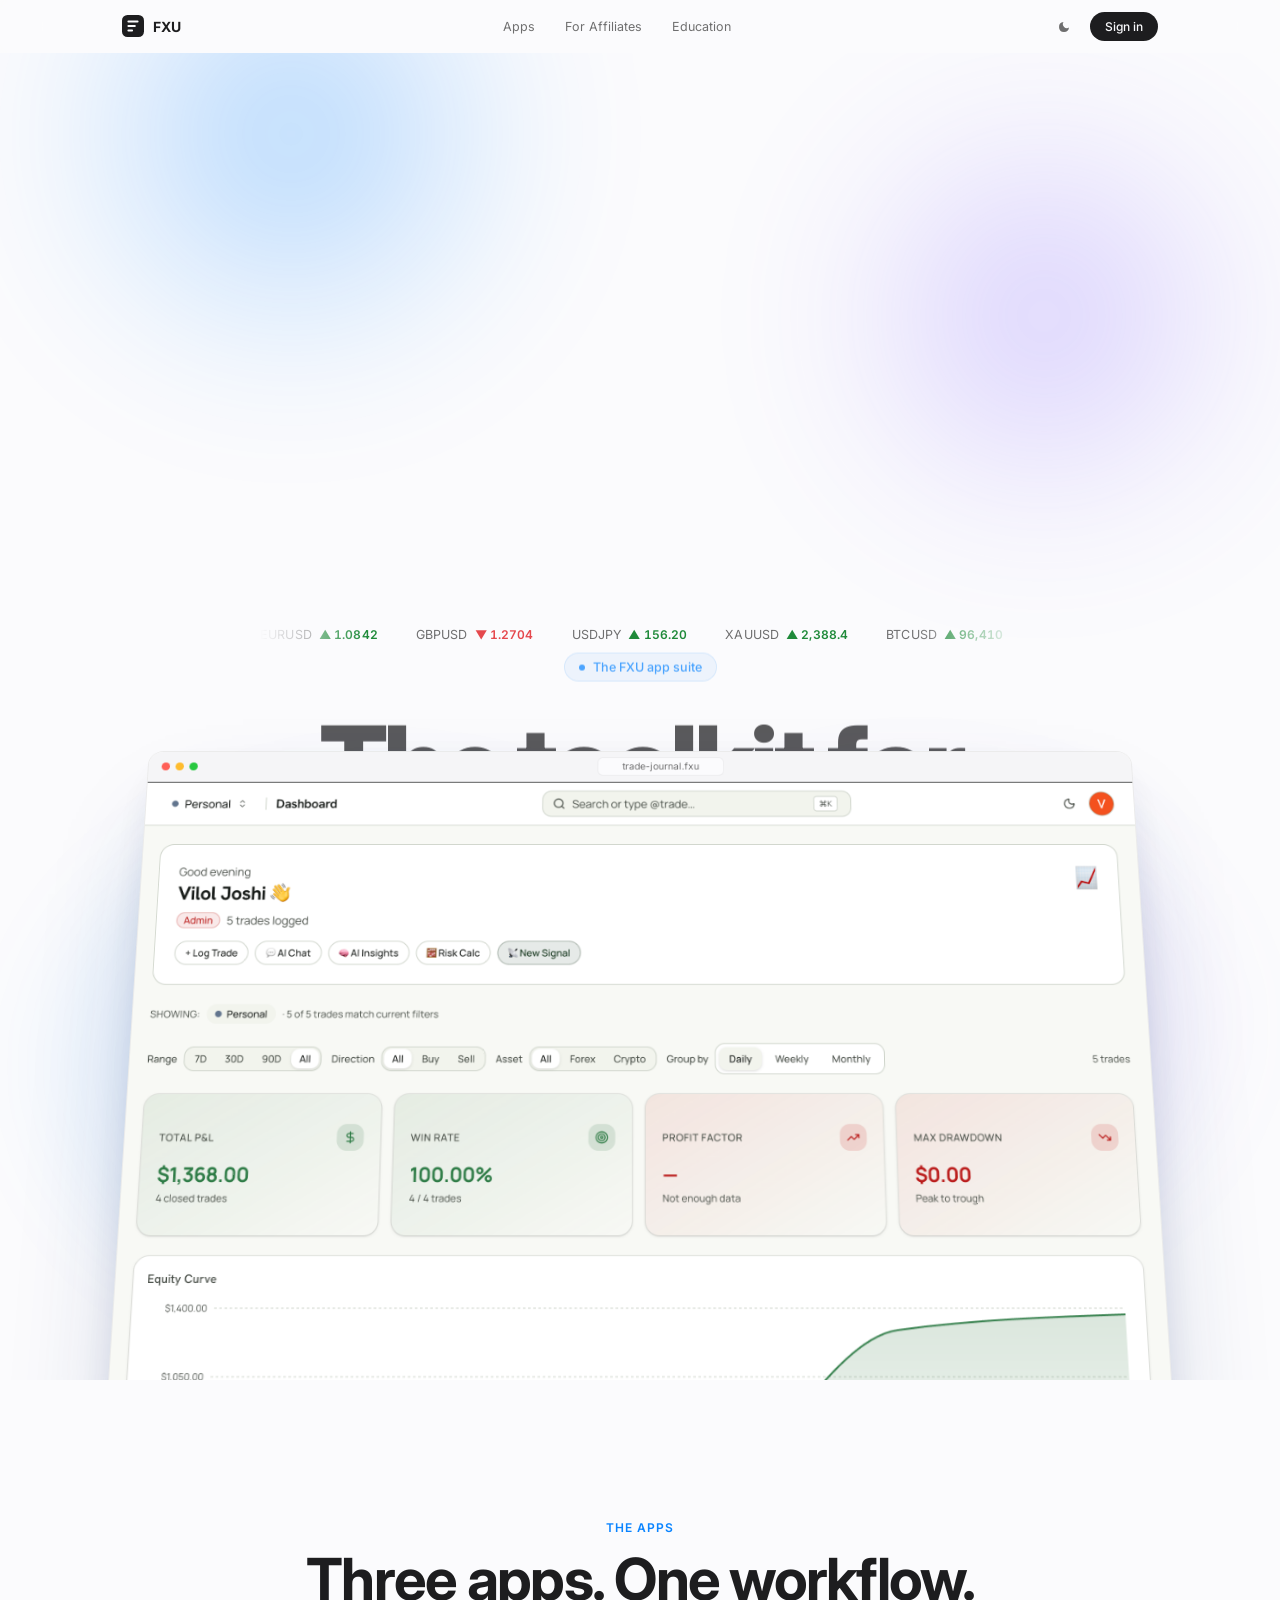
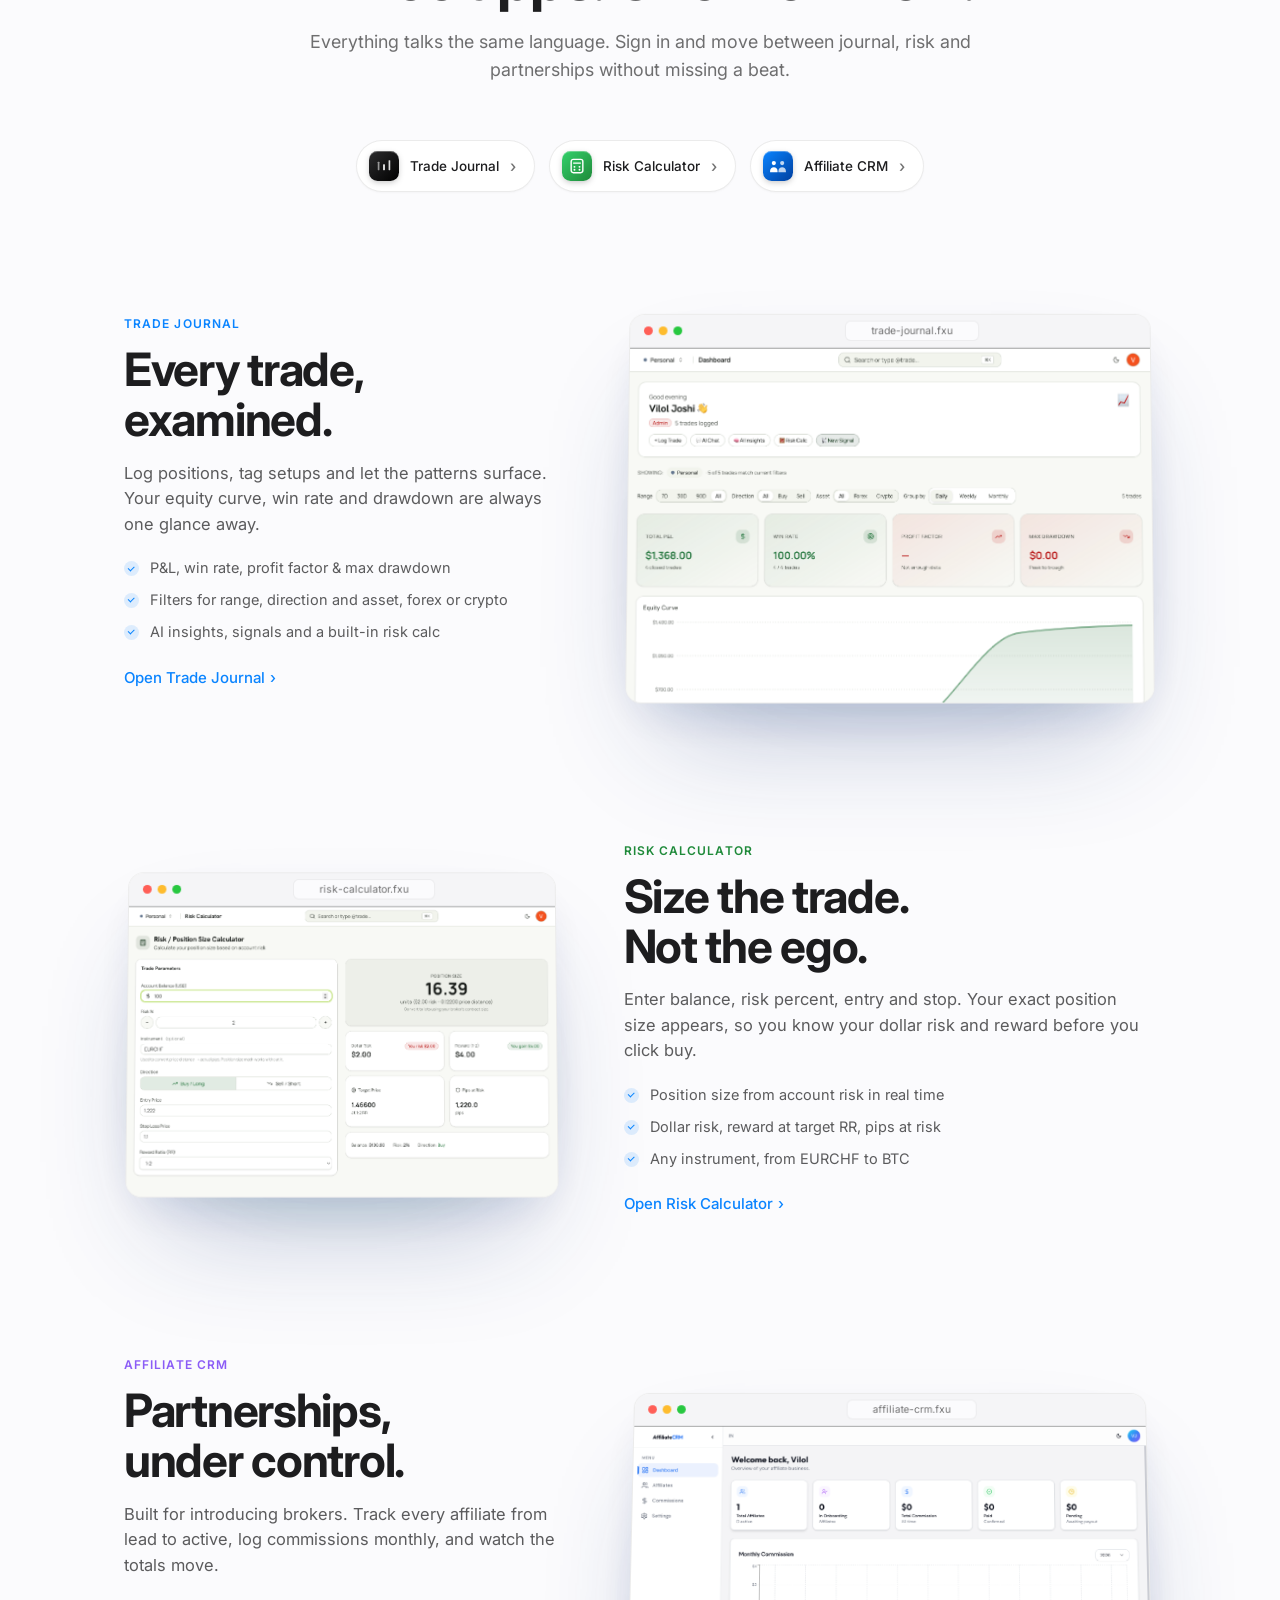
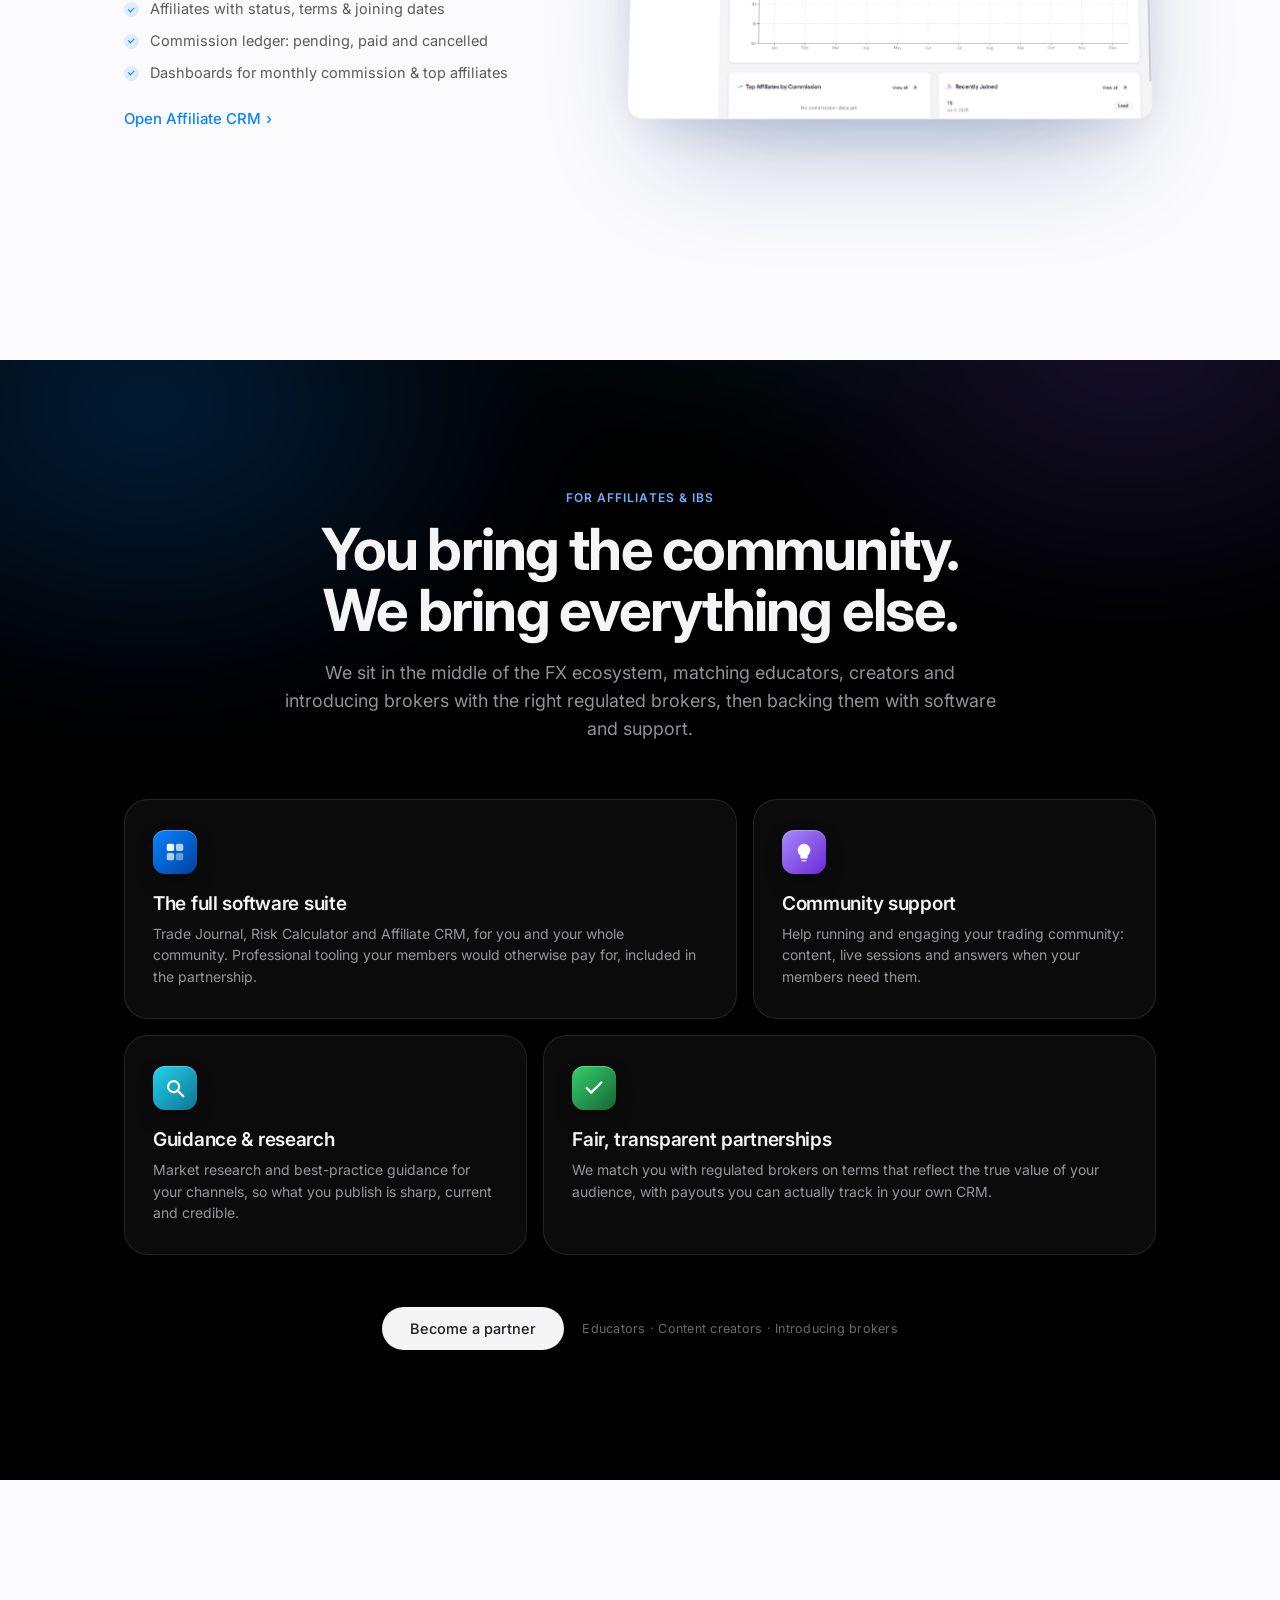
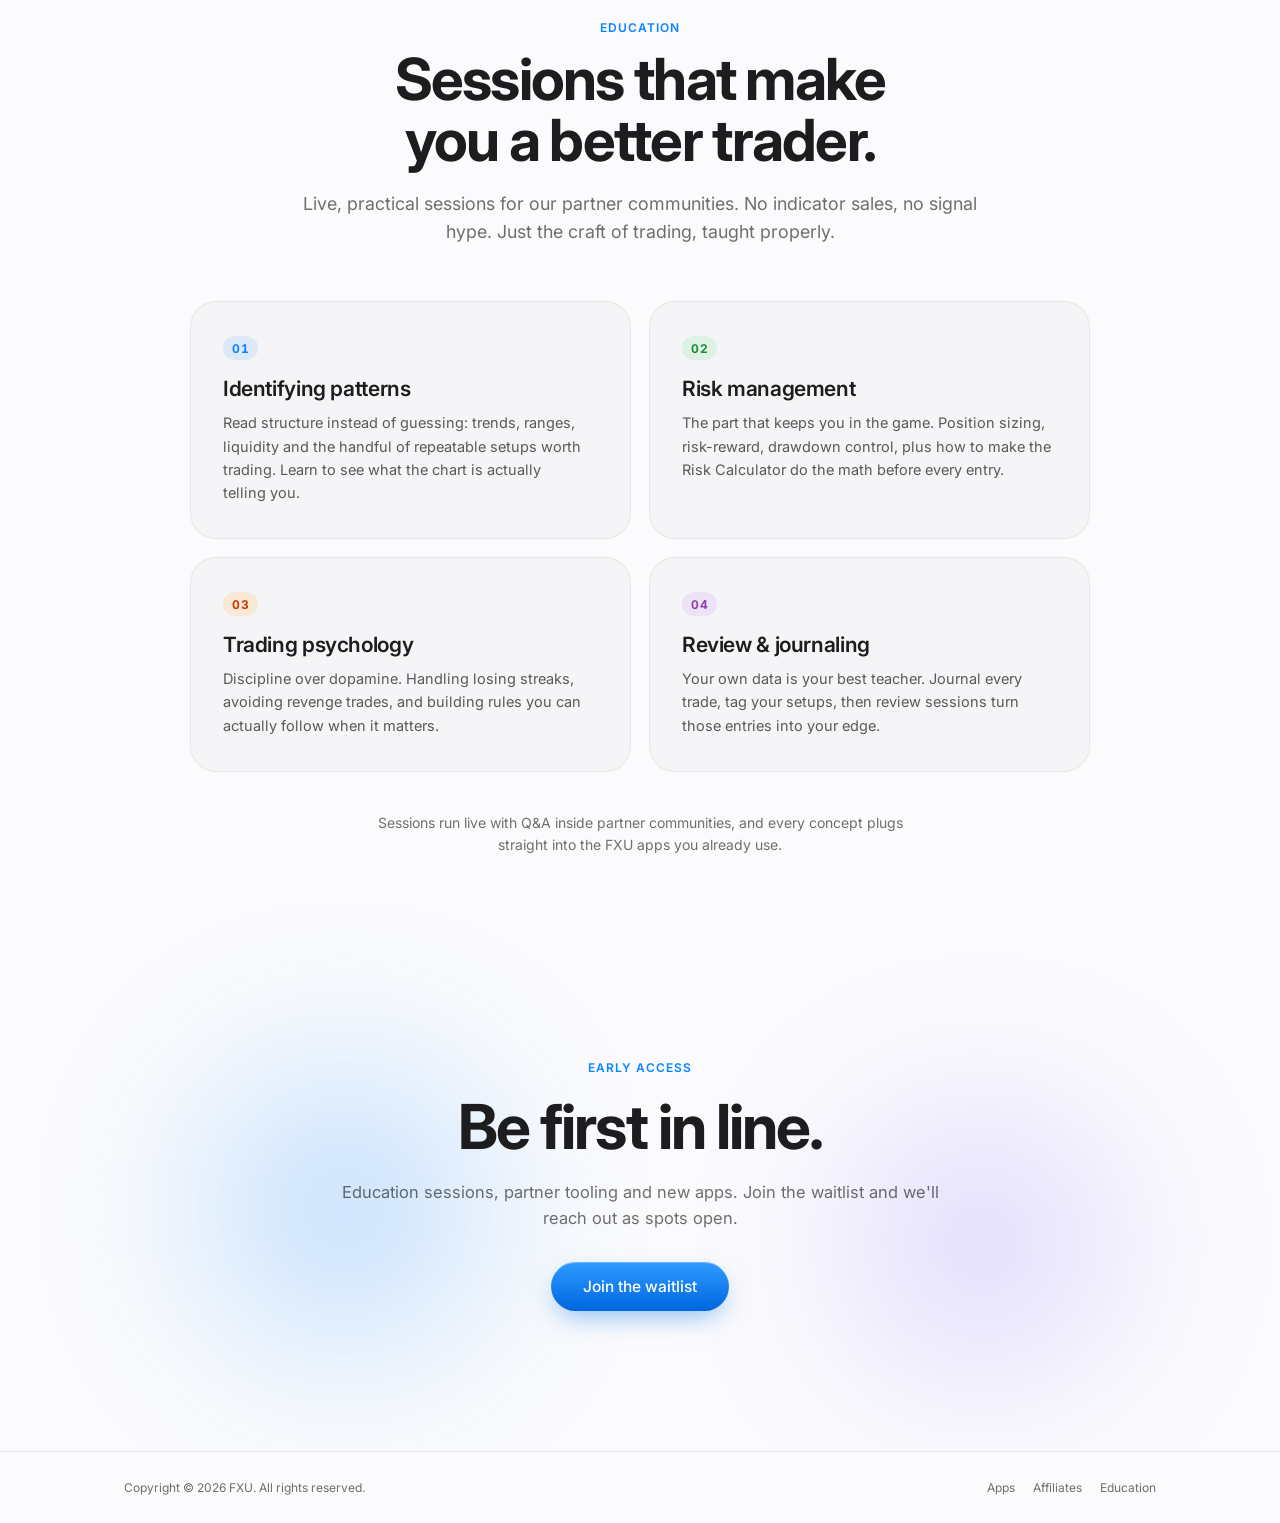
==== commit 0241d3b1: "feat: v2 polish - full-res screenshots, richer color, Apple scroll choreography - Full-resolution re" ====
--- a/index.html
+++ b/index.html
@@ -3,8 +3,8 @@
 <head>
 <meta charset="utf-8" />
 <meta name="viewport" content="width=device-width,initial-scale=1" />
-<meta name="description" content="FXU — the toolkit for serious traders. Trade Journal, Risk Calculator and Affiliate CRM, plus education and support for trading communities." />
-<title>FXU — The toolkit for serious traders</title>
+<meta name="description" content="FXU: the toolkit for serious traders. Trade Journal, Risk Calculator and Affiliate CRM, plus education and support for trading communities." />
+<title>FXU · The toolkit for serious traders</title>
 <link rel="preconnect" href="https://fonts.googleapis.com">
 <link rel="preconnect" href="https://fonts.gstatic.com" crossorigin>
 <link rel="stylesheet" href="https://fonts.googleapis.com/css2?family=Inter:wght@400;500;600;700;800&display=swap">
@@ -42,20 +42,46 @@
 
     <!-- ══ Hero ══ -->
     <section class="hero">
+      <div class="orbs" aria-hidden="true">
+        <span class="orb o1"></span><span class="orb o2"></span><span class="orb o3"></span>
+      </div>
       <div class="hero-inner">
         <div class="pill hero-el" style="--d:0"><span class="pill-dot"></span> The FXU app suite</div>
         <h1 class="hero-el" style="--d:1">The toolkit for<br /><span class="grad-text">serious traders.</span></h1>
         <p class="hero-sub hero-el" style="--d:2">Journal every trade. Size every risk. Grow every partnership.<br class="bp" />
-        Three apps and a community — built for the way you actually work.</p>
+        Three apps and a community, built for the way you actually work.</p>
         <div class="hero-ctas hero-el" style="--d:3">
           <a class="btn-primary" href="#apps">Explore the apps</a>
           <button class="btn-ghost" data-waitlist-open>Join the waitlist <span class="chev">›</span></button>
         </div>
       </div>
-      <div class="hero-shot hero-el" style="--d:4">
-        <div class="device tilt" data-tilt>
+
+      <!-- FX ticker marquee -->
+      <div class="ticker hero-el" style="--d:4" aria-hidden="true">
+        <div class="ticker-track">
+          <span class="tick-item">EURUSD <b class="up">▲ 1.0842</b></span>
+          <span class="tick-item">GBPUSD <b class="down">▼ 1.2704</b></span>
+          <span class="tick-item">USDJPY <b class="up">▲ 156.20</b></span>
+          <span class="tick-item">XAUUSD <b class="up">▲ 2,388.4</b></span>
+          <span class="tick-item">BTCUSD <b class="up">▲ 96,410</b></span>
+          <span class="tick-item">US30 <b class="down">▼ 42,116</b></span>
+          <span class="tick-item">EURCHF <b class="up">▲ 0.9752</b></span>
+          <span class="tick-item">NAS100 <b class="up">▲ 21,904</b></span>
+          <span class="tick-item">EURUSD <b class="up">▲ 1.0842</b></span>
+          <span class="tick-item">GBPUSD <b class="down">▼ 1.2704</b></span>
+          <span class="tick-item">USDJPY <b class="up">▲ 156.20</b></span>
+          <span class="tick-item">XAUUSD <b class="up">▲ 2,388.4</b></span>
+          <span class="tick-item">BTCUSD <b class="up">▲ 96,410</b></span>
+          <span class="tick-item">US30 <b class="down">▼ 42,116</b></span>
+          <span class="tick-item">EURCHF <b class="up">▲ 0.9752</b></span>
+          <span class="tick-item">NAS100 <b class="up">▲ 21,904</b></span>
+        </div>
+      </div>
+
+      <div class="hero-shot hero-el" style="--d:5">
+        <div class="device tilt" data-tilt data-hero>
           <div class="device-bar"><span></span><span></span><span></span><div class="device-url">trade-journal.fxu</div></div>
-          <img src="assets/trade-journal.png" alt="FXU Trade Journal dashboard showing P&L, win rate and equity curve" width="1600" height="1084" fetchpriority="high" />
+          <img src="assets/trade-journal.png" alt="FXU Trade Journal dashboard showing P&L, win rate and equity curve" width="2454" height="1662" fetchpriority="high" decoding="async" />
         </div>
         <div class="hero-glow" aria-hidden="true"></div>
       </div>
@@ -65,8 +91,8 @@
     <section class="section" id="apps">
       <div class="section-head reveal">
         <div class="kicker">The apps</div>
-        <h2>Three apps. One workflow.</h2>
-        <p>Everything talks the same language — sign in and move between journal, risk and partnerships without missing a beat.</p>
+        <h2 data-split>Three apps. One workflow.</h2>
+        <p>Everything talks the same language. Sign in and move between journal, risk and partnerships without missing a beat.</p>
       </div>
 
       <!-- Quick switcher tiles -->
@@ -95,14 +121,14 @@
       </div>
 
       <!-- ── Trade Journal feature ── -->
-      <article class="feature">
+      <article class="feature" data-accent="ink">
         <div class="feature-copy reveal">
           <div class="kicker">Trade Journal</div>
-          <h3>Every trade,<br />examined.</h3>
-          <p>Log positions, tag setups and let the patterns surface. Your equity curve, win rate and drawdown — always one glance away.</p>
+          <h3 data-split>Every trade, examined.</h3>
+          <p>Log positions, tag setups and let the patterns surface. Your equity curve, win rate and drawdown are always one glance away.</p>
           <ul class="feature-list">
             <li>P&amp;L, win rate, profit factor &amp; max drawdown</li>
-            <li>Filter by range, direction, asset — forex &amp; crypto</li>
+            <li>Filters for range, direction and asset, forex or crypto</li>
             <li>AI insights, signals and a built-in risk calc</li>
           </ul>
           <a class="text-link" href="https://trade-journal-gules-chi.vercel.app/login" target="_blank" rel="noopener">Open Trade Journal <span class="chev">›</span></a>
@@ -110,49 +136,49 @@
         <div class="feature-shot reveal">
           <div class="device tilt" data-tilt>
             <div class="device-bar"><span></span><span></span><span></span><div class="device-url">trade-journal.fxu</div></div>
-            <img src="assets/trade-journal.png" alt="Trade Journal dashboard" width="1600" height="1084" loading="lazy" />
+            <img src="assets/trade-journal.png" alt="Trade Journal dashboard" width="2454" height="1662" loading="lazy" decoding="async" />
           </div>
         </div>
       </article>
 
       <!-- ── Risk Calculator feature ── -->
-      <article class="feature flip">
+      <article class="feature flip" data-accent="green">
         <div class="feature-copy reveal">
           <div class="kicker risk-k">Risk Calculator</div>
-          <h3>Size the trade.<br />Not the ego.</h3>
-          <p>Balance, risk percent, entry, stop — and your exact position size appears. Know your dollar risk and reward before you click buy.</p>
+          <h3 data-split>Size the trade. Not the ego.</h3>
+          <p>Enter balance, risk percent, entry and stop. Your exact position size appears, so you know your dollar risk and reward before you click buy.</p>
           <ul class="feature-list">
             <li>Position size from account risk in real time</li>
             <li>Dollar risk, reward at target RR, pips at risk</li>
-            <li>Any instrument — from EURCHF to BTC</li>
+            <li>Any instrument, from EURCHF to BTC</li>
           </ul>
           <a class="text-link" href="https://risk-calculator-zeta.vercel.app/" target="_blank" rel="noopener">Open Risk Calculator <span class="chev">›</span></a>
         </div>
         <div class="feature-shot reveal">
           <div class="device tilt" data-tilt>
             <div class="device-bar"><span></span><span></span><span></span><div class="device-url">risk-calculator.fxu</div></div>
-            <img src="assets/risk-calculator.png" alt="Risk / position size calculator" width="1600" height="1084" loading="lazy" />
+            <img src="assets/risk-calculator.png" alt="Risk and position size calculator" width="2454" height="1662" loading="lazy" decoding="async" />
           </div>
         </div>
       </article>
 
       <!-- ── Affiliate CRM feature ── -->
-      <article class="feature">
+      <article class="feature" data-accent="blue">
         <div class="feature-copy reveal">
           <div class="kicker crm-k">Affiliate CRM</div>
-          <h3>Partnerships,<br />under control.</h3>
+          <h3 data-split>Partnerships, under control.</h3>
           <p>Built for introducing brokers. Track every affiliate from lead to active, log commissions monthly, and watch the totals move.</p>
           <ul class="feature-list">
             <li>Affiliates with status, terms &amp; joining dates</li>
-            <li>Commission ledger — pending, paid, cancelled</li>
-            <li>Dashboards: monthly commission &amp; top affiliates</li>
+            <li>Commission ledger: pending, paid and cancelled</li>
+            <li>Dashboards for monthly commission &amp; top affiliates</li>
           </ul>
           <a class="text-link" href="https://affiliate-crm-delta.vercel.app/login" target="_blank" rel="noopener">Open Affiliate CRM <span class="chev">›</span></a>
         </div>
         <div class="feature-shot reveal">
           <div class="device tilt" data-tilt>
             <div class="device-bar"><span></span><span></span><span></span><div class="device-url">affiliate-crm.fxu</div></div>
-            <img src="assets/affiliate-crm.png" alt="Affiliate CRM dashboard" width="1600" height="904" loading="lazy" />
+            <img src="assets/affiliate-crm.png" alt="Affiliate CRM dashboard" width="2940" height="1662" loading="lazy" decoding="async" />
           </div>
         </div>
       </article>
@@ -163,37 +189,37 @@
       <div class="dark-inner">
         <div class="section-head light reveal">
           <div class="kicker">For affiliates &amp; IBs</div>
-          <h2>You bring the community.<br />We bring everything else.</h2>
-          <p>We sit in the middle of the FX ecosystem — matching educators, creators and introducing brokers with the right regulated brokers, then backing them with software and support.</p>
+          <h2 data-split>You bring the community. We bring everything else.</h2>
+          <p>We sit in the middle of the FX ecosystem, matching educators, creators and introducing brokers with the right regulated brokers, then backing them with software and support.</p>
         </div>
         <div class="bento">
-          <div class="bento-card wide reveal" style="--d:0">
+          <div class="bento-card wide reveal spot" style="--d:0">
             <div class="bento-icon grad-blue" aria-hidden="true">
               <svg width="22" height="22" viewBox="0 0 24 24" fill="none"><rect x="3" y="3" width="8" height="8" rx="2" fill="#fff"/><rect x="13" y="3" width="8" height="8" rx="2" fill="#fff" opacity=".7"/><rect x="3" y="13" width="8" height="8" rx="2" fill="#fff" opacity=".7"/><rect x="13" y="13" width="8" height="8" rx="2" fill="#fff" opacity=".4"/></svg>
             </div>
             <h4>The full software suite</h4>
-            <p>Trade Journal, Risk Calculator and Affiliate CRM — for you and your community. Professional tooling your members would otherwise pay for, included in the partnership.</p>
-          </div>
-          <div class="bento-card reveal" style="--d:1">
+            <p>Trade Journal, Risk Calculator and Affiliate CRM, for you and your whole community. Professional tooling your members would otherwise pay for, included in the partnership.</p>
+          </div>
+          <div class="bento-card reveal spot" style="--d:1">
             <div class="bento-icon grad-purple" aria-hidden="true">
               <svg width="22" height="22" viewBox="0 0 24 24" fill="none"><path d="M12 3a7 7 0 0 1 7 7c0 2.5-1.4 4.4-3 5.6V18a1 1 0 0 1-1 1h-6a1 1 0 0 1-1-1v-2.4c-1.6-1.2-3-3.1-3-5.6a7 7 0 0 1 7-7z" fill="#fff"/><rect x="9" y="20.5" width="6" height="1.8" rx=".9" fill="#fff" opacity=".7"/></svg>
             </div>
             <h4>Community support</h4>
-            <p>Help running and engaging your trading community — content, live sessions and answers when your members need them.</p>
-          </div>
-          <div class="bento-card reveal" style="--d:2">
+            <p>Help running and engaging your trading community: content, live sessions and answers when your members need them.</p>
+          </div>
+          <div class="bento-card reveal spot" style="--d:2">
             <div class="bento-icon grad-cyan" aria-hidden="true">
               <svg width="22" height="22" viewBox="0 0 24 24" fill="none"><circle cx="10.5" cy="10.5" r="6" stroke="#fff" stroke-width="2.4"/><path d="M15.5 15.5 21 21" stroke="#fff" stroke-width="2.4" stroke-linecap="round"/></svg>
             </div>
             <h4>Guidance &amp; research</h4>
-            <p>Market research and best-practice guidance for your channels — so what you publish is sharp, current and credible.</p>
-          </div>
-          <div class="bento-card wide reveal" style="--d:3">
+            <p>Market research and best-practice guidance for your channels, so what you publish is sharp, current and credible.</p>
+          </div>
+          <div class="bento-card wide reveal spot" style="--d:3">
             <div class="bento-icon grad-green" aria-hidden="true">
               <svg width="22" height="22" viewBox="0 0 24 24" fill="none"><path d="M4 12l5 5L20 6" stroke="#fff" stroke-width="2.6" stroke-linecap="round" stroke-linejoin="round"/></svg>
             </div>
             <h4>Fair, transparent partnerships</h4>
-            <p>We match you with regulated brokers on terms that reflect the true value of your audience — with payouts you can actually track in your own CRM.</p>
+            <p>We match you with regulated brokers on terms that reflect the true value of your audience, with payouts you can actually track in your own CRM.</p>
           </div>
         </div>
         <div class="dark-cta reveal">
@@ -207,42 +233,45 @@
     <section class="section" id="education">
       <div class="section-head reveal">
         <div class="kicker">Education</div>
-        <h2>Sessions that make<br />you a better trader.</h2>
-        <p>Live, practical sessions for our partner communities. No indicators-for-sale, no signals hype — just the craft of trading, taught properly.</p>
+        <h2 data-split>Sessions that make you a better trader.</h2>
+        <p>Live, practical sessions for our partner communities. No indicator sales, no signal hype. Just the craft of trading, taught properly.</p>
       </div>
       <div class="edu-grid">
-        <div class="edu-card reveal" style="--d:0">
+        <div class="edu-card reveal spot" style="--d:0" data-hue="blue">
           <div class="edu-num">01</div>
           <h4>Identifying patterns</h4>
-          <p>Read structure instead of guessing — trends, ranges, liquidity and the handful of repeatable setups worth trading. Learn to see what the chart is actually telling you.</p>
-        </div>
-        <div class="edu-card reveal" style="--d:1">
+          <p>Read structure instead of guessing: trends, ranges, liquidity and the handful of repeatable setups worth trading. Learn to see what the chart is actually telling you.</p>
+        </div>
+        <div class="edu-card reveal spot" style="--d:1" data-hue="green">
           <div class="edu-num">02</div>
           <h4>Risk management</h4>
-          <p>The part that keeps you in the game. Position sizing, risk-reward, drawdown control — and how to make the Risk Calculator do the math before every entry.</p>
-        </div>
-        <div class="edu-card reveal" style="--d:2">
+          <p>The part that keeps you in the game. Position sizing, risk-reward, drawdown control, plus how to make the Risk Calculator do the math before every entry.</p>
+        </div>
+        <div class="edu-card reveal spot" style="--d:2" data-hue="orange">
           <div class="edu-num">03</div>
           <h4>Trading psychology</h4>
           <p>Discipline over dopamine. Handling losing streaks, avoiding revenge trades, and building rules you can actually follow when it matters.</p>
         </div>
-        <div class="edu-card reveal" style="--d:3">
+        <div class="edu-card reveal spot" style="--d:3" data-hue="purple">
           <div class="edu-num">04</div>
           <h4>Review &amp; journaling</h4>
           <p>Your own data is your best teacher. Journal every trade, tag your setups, then review sessions turn those entries into your edge.</p>
         </div>
       </div>
       <div class="edu-note reveal">
-        <p>Sessions run live with Q&amp;A inside partner communities — and every concept plugs straight into the FXU apps you already use.</p>
+        <p>Sessions run live with Q&amp;A inside partner communities, and every concept plugs straight into the FXU apps you already use.</p>
       </div>
     </section>
 
     <!-- ══ Waitlist band ══ -->
     <section class="waitband" id="waitlist">
+      <div class="orbs" aria-hidden="true">
+        <span class="orb o1"></span><span class="orb o2"></span>
+      </div>
       <div class="waitband-inner reveal">
         <div class="kicker">Early access</div>
-        <h2>Be first in line.</h2>
-        <p>Education sessions, partner tooling and new apps — join the waitlist and we'll reach out as spots open.</p>
+        <h2 data-split>Be first in line.</h2>
+        <p>Education sessions, partner tooling and new apps. Join the waitlist and we'll reach out as spots open.</p>
         <button class="btn-primary lg" data-waitlist-open>Join the waitlist</button>
       </div>
     </section>
@@ -270,7 +299,7 @@
 
       <div class="modal-body" id="wl-form-view">
         <h3 id="wl-title">Join the waitlist</h3>
-        <p class="modal-sub">Tell us who you are — we'll be in touch as access opens.</p>
+        <p class="modal-sub">Tell us who you are and we'll be in touch as access opens.</p>
         <form id="waitlist-form" novalidate>
           <label class="field">
             <span>Name</span>
@@ -303,7 +332,7 @@
           <svg viewBox="0 0 52 52" class="check-svg"><circle class="check-circle" cx="26" cy="26" r="24" fill="none"/><path class="check-mark" fill="none" d="M14 27l8 8 16-17"/></svg>
         </div>
         <h3>You're on the list.</h3>
-        <p class="modal-sub">Thanks — we'll reach out to <strong id="wl-success-email"></strong> as soon as spots open.</p>
+        <p class="modal-sub">Thanks! We'll reach out to <strong id="wl-success-email"></strong> as soon as spots open.</p>
         <button class="btn-ghost" data-waitlist-close>Done</button>
       </div>
     </div>
--- a/css/styles.css
+++ b/css/styles.css
@@ -1,5 +1,5 @@
 /* ════════════════════════════════════════════════════════════
-   FXU — Apple-style landing
+   FXU · Apple-style landing
    Tokens → base → nav → hero → sections → dark band → education
    → waitband → footer → modal → motion
    ════════════════════════════════════════════════════════════ */
@@ -16,14 +16,21 @@
   --nav-bg: rgba(251, 251, 253, .72);
   --blue: #0071e3;
   --blue-bright: #0a84ff;
+  --violet: #7d5cff;
+  --cyan: #22d3ee;
+  --green: #30d158;
+  --orange: #ff9f0a;
+  --purple: #bf5af2;
+  --orb-opacity: .38;
   --shadow-device:
-    0 60px 120px -40px rgba(0, 0, 0, .28),
-    0 20px 50px -20px rgba(0, 0, 0, .18);
+    0 60px 120px -40px rgba(30, 60, 120, .32),
+    0 20px 50px -20px rgba(30, 60, 120, .18);
   --ease: cubic-bezier(.2, .7, .2, 1);
+  --spot: rgba(0, 0, 0, .045);
 }
 html[data-theme="dark"] {
   --bg: #000;
-  --surface: #1c1c1e;
+  --surface: #161617;
   --surface-2: #0d0d0e;
   --text: #f5f5f7;
   --text-2: rgba(235, 235, 245, .6);
@@ -31,9 +38,11 @@
   --border: rgba(255, 255, 255, .09);
   --border-2: rgba(255, 255, 255, .1);
   --nav-bg: rgba(10, 10, 11, .72);
+  --orb-opacity: .3;
   --shadow-device:
-    0 60px 120px -40px rgba(0, 0, 0, .85),
+    0 60px 120px -40px rgba(0, 0, 0, .9),
     0 20px 50px -20px rgba(0, 0, 0, .6);
+  --spot: rgba(255, 255, 255, .07);
 }
 
 /* ── Base ───────────────────────────────────────────────── */
@@ -62,6 +71,23 @@
 .kicker.crm-k  { color: #8b5cf6; }
 .chev { display: inline-block; transition: transform .25s var(--ease); }
 
+/* ── Ambient orbs ───────────────────────────────────────── */
+.orbs { position: absolute; inset: 0; overflow: visible; pointer-events: none; z-index: -1; }
+.orb {
+  position: absolute; border-radius: 50%;
+  filter: blur(90px); opacity: var(--orb-opacity);
+  will-change: transform;
+  animation: drift 22s ease-in-out infinite alternate;
+}
+.orb.o1 { width: 480px; height: 480px; top: -12%; left: 4%; background: radial-gradient(circle, var(--blue-bright), transparent 70%); }
+.orb.o2 { width: 420px; height: 420px; top: 4%; right: 2%; background: radial-gradient(circle, var(--violet), transparent 70%); animation-delay: -8s; animation-duration: 26s; }
+.orb.o3 { width: 360px; height: 360px; bottom: 8%; left: 38%; background: radial-gradient(circle, var(--cyan), transparent 70%); animation-delay: -15s; animation-duration: 30s; }
+@keyframes drift {
+  0%   { transform: translate(0, 0) scale(1); }
+  50%  { transform: translate(60px, -40px) scale(1.12); }
+  100% { transform: translate(-50px, 40px) scale(.94); }
+}
+
 /* ── Nav ────────────────────────────────────────────────── */
 .nav {
   position: sticky; top: 0; z-index: 50;
@@ -104,13 +130,14 @@
 .nav-signin:active { transform: scale(.96); }
 
 /* ── Hero ───────────────────────────────────────────────── */
-.hero { padding: 96px 24px 0; text-align: center; overflow: hidden; }
-.hero-inner { max-width: 980px; margin: 0 auto; }
+.hero { padding: 96px 24px 0; text-align: center; overflow: hidden; position: relative; }
+.hero-inner { max-width: 980px; margin: 0 auto; position: relative; }
 .pill {
   display: inline-flex; align-items: center; gap: 8px;
   padding: 6px 14px; border-radius: 999px;
   background: rgba(0, 113, 227, .08); color: var(--blue-bright);
   font-size: 12.5px; font-weight: 500; margin-bottom: 30px;
+  border: .5px solid rgba(10, 132, 255, .14);
 }
 html[data-theme="dark"] .pill { background: rgba(10, 132, 255, .14); }
 .pill-dot {
@@ -119,16 +146,16 @@
 }
 @keyframes pulse { 0%, 100% { opacity: 1; transform: scale(1); } 50% { opacity: .4; transform: scale(.75); } }
 .hero h1 {
-  font-size: clamp(46px, 6.6vw, 84px);
-  font-weight: 700; letter-spacing: -.035em; line-height: 1.03;
-  margin: 0 0 24px;
+  font-size: clamp(52px, 8.4vw, 118px);
+  font-weight: 800; letter-spacing: -.045em; line-height: .99;
+  margin: 0 0 26px;
 }
 .grad-text {
-  background: linear-gradient(100deg, #0a84ff 10%, #7d5cff 45%, #22d3ee 90%);
-  background-size: 200% 100%;
+  background: linear-gradient(100deg, #0a84ff 0%, #7d5cff 30%, #e05cff 55%, #22d3ee 85%);
+  background-size: 220% 100%;
   -webkit-background-clip: text; background-clip: text;
   -webkit-text-fill-color: transparent; color: transparent;
-  animation: gradShift 7s ease-in-out infinite alternate;
+  animation: gradShift 8s ease-in-out infinite alternate;
 }
 @keyframes gradShift { from { background-position: 0% 0; } to { background-position: 100% 0; } }
 .hero-sub {
@@ -140,13 +167,14 @@
 .btn-primary {
   display: inline-flex; align-items: center; gap: 6px;
   border: none; cursor: pointer; text-decoration: none;
-  background: var(--blue); color: #fff;
+  background: linear-gradient(180deg, #2f9bff 0%, #0066e0 100%);
+  color: #fff;
   font-size: 14.5px; font-weight: 500;
   padding: 13px 26px; border-radius: 999px;
-  transition: transform .25s var(--ease), box-shadow .25s, background .2s;
-  box-shadow: 0 8px 24px -8px rgba(0, 113, 227, .55);
-}
-.btn-primary:hover { transform: scale(1.04); background: var(--blue-bright); box-shadow: 0 12px 32px -8px rgba(10, 132, 255, .6); }
+  transition: transform .25s var(--ease), box-shadow .25s, filter .2s;
+  box-shadow: 0 10px 28px -8px rgba(0, 113, 227, .55), inset 0 1px 0 rgba(255, 255, 255, .3);
+}
+.btn-primary:hover { transform: scale(1.045); filter: brightness(1.08); box-shadow: 0 16px 38px -10px rgba(10, 132, 255, .65), inset 0 1px 0 rgba(255, 255, 255, .3); }
 .btn-primary:active { transform: scale(.97); }
 .btn-primary.lg { padding: 15px 32px; font-size: 15.5px; }
 .btn-primary.full { width: 100%; justify-content: center; margin-top: 6px; }
@@ -162,35 +190,66 @@
   background: #f5f5f7; color: #1d1d1f;
   font-size: 14.5px; font-weight: 500;
   padding: 13px 28px; border-radius: 999px;
-  transition: transform .25s var(--ease);
-}
-.btn-light:hover { transform: scale(1.05); }
+  transition: transform .25s var(--ease), box-shadow .25s;
+}
+.btn-light:hover { transform: scale(1.05); box-shadow: 0 12px 30px -10px rgba(255, 255, 255, .25); }
 .btn-light:active { transform: scale(.97); }
 
+/* FX ticker marquee */
+.ticker {
+  max-width: 760px; margin: 38px auto 0;
+  overflow: hidden;
+  -webkit-mask-image: linear-gradient(90deg, transparent, #000 14%, #000 86%, transparent);
+  mask-image: linear-gradient(90deg, transparent, #000 14%, #000 86%, transparent);
+}
+.ticker-track {
+  display: inline-flex; gap: 38px; white-space: nowrap;
+  padding-right: 38px;
+  animation: tick 34s linear infinite;
+  will-change: transform;
+}
+.ticker:hover .ticker-track { animation-play-state: paused; }
+@keyframes tick { to { transform: translateX(-50%); } }
+.tick-item {
+  font-size: 12.5px; color: var(--text-2);
+  display: inline-flex; align-items: center; gap: 7px;
+  font-variant-numeric: tabular-nums; letter-spacing: .01em;
+}
+.tick-item b { font-weight: 600; font-size: 12px; }
+.up   { color: #1f8a3a; }
+.down { color: #e5484d; }
+html[data-theme="dark"] .up { color: #30d158; }
+
 /* Hero shot */
-.hero-shot { position: relative; max-width: 1080px; margin: 64px auto -6vw; padding: 0 8px; }
+.hero-shot { position: relative; max-width: 1080px; margin: 58px auto -6vw; padding: 0 8px; }
+.hero-inner, .ticker { will-change: transform, opacity; }
 .hero-glow {
-  position: absolute; inset: 8% -6% -10%;
-  background: radial-gradient(50% 60% at 50% 40%, rgba(10, 132, 255, .16), transparent 70%);
-  filter: blur(30px); z-index: -1; pointer-events: none;
-}
+  position: absolute; inset: 6% -8% -12%;
+  background:
+    radial-gradient(45% 55% at 30% 40%, rgba(10, 132, 255, .22), transparent 70%),
+    radial-gradient(40% 50% at 72% 35%, rgba(125, 92, 255, .18), transparent 70%);
+  filter: blur(34px); z-index: -1; pointer-events: none;
+  animation: glowPulse 6s ease-in-out infinite alternate;
+}
+@keyframes glowPulse { from { opacity: .8; } to { opacity: 1.15; } }
 
 /* Device frame */
 .device {
-  border-radius: 18px; overflow: hidden;
+  border-radius: 16px; overflow: hidden;
   background: var(--surface);
   border: .5px solid var(--border-2);
   box-shadow: var(--shadow-device);
   transform-style: preserve-3d;
   will-change: transform;
 }
+html[data-theme="dark"] .device { box-shadow: var(--shadow-device), 0 0 0 .5px rgba(255, 255, 255, .12); }
 .device-bar {
   height: 34px; display: flex; align-items: center; gap: 6px;
   padding: 0 14px;
   background: var(--surface-2);
   border-bottom: .5px solid var(--border);
 }
-.device-bar span { width: 9px; height: 9px; border-radius: 99px; background: var(--border-2); }
+.device-bar span { width: 9px; height: 9px; border-radius: 99px; }
 .device-bar span:nth-child(1) { background: #ff5f57; }
 .device-bar span:nth-child(2) { background: #febc2e; }
 .device-bar span:nth-child(3) { background: #28c840; }
@@ -221,12 +280,14 @@
   box-shadow: 0 1px 2px rgba(0, 0, 0, .03);
   transition: transform .3s var(--ease), box-shadow .3s var(--ease), background .4s;
 }
-.chip-tile:hover { transform: translateY(-3px); box-shadow: 0 14px 30px -12px rgba(0, 0, 0, .18); }
+.chip-tile:hover { transform: translateY(-3px) scale(1.02); box-shadow: 0 14px 30px -12px rgba(0, 0, 0, .22); }
 .chip-icon {
   width: 30px; height: 30px; border-radius: 8.5px;
   display: flex; align-items: center; justify-content: center;
   box-shadow: inset 0 1px 0 rgba(255, 255, 255, .3), 0 2px 6px -1px rgba(0, 0, 0, .25);
-}
+  transition: transform .3s var(--ease);
+}
+.chip-tile:hover .chip-icon { transform: scale(1.1) rotate(-4deg); }
 .chip-icon.journal { background: linear-gradient(135deg, #2c2c2e, #000); }
 .chip-icon.risk    { background: linear-gradient(135deg, #34d16b, #1f8a3a); }
 .chip-icon.crm     { background: linear-gradient(135deg, #0a84ff, #0040a0); }
@@ -267,6 +328,17 @@
 .text-link { display: inline-flex; align-items: center; gap: 5px; font-size: 15px; font-weight: 500; color: var(--blue-bright); text-decoration: none; }
 .text-link:hover .chev { transform: translateX(3px); }
 
+/* Per-app colored glow behind each device */
+.feature-shot { position: relative; }
+.feature-shot::before {
+  content: ''; position: absolute; inset: 12% -10% -8%;
+  z-index: -1; pointer-events: none;
+  filter: blur(44px); opacity: .8;
+}
+.feature[data-accent="ink"]   .feature-shot::before { background: radial-gradient(55% 60% at 50% 55%, rgba(90, 110, 160, .28), transparent 72%); }
+.feature[data-accent="green"] .feature-shot::before { background: radial-gradient(55% 60% at 50% 55%, rgba(48, 209, 88, .22), transparent 72%); }
+.feature[data-accent="blue"]  .feature-shot::before { background: radial-gradient(55% 60% at 50% 55%, rgba(10, 132, 255, .26), transparent 72%); }
+
 @media (max-width: 820px) {
   .feature { grid-template-columns: 1fr; padding: 48px 0; gap: 28px; }
   .feature.flip .feature-copy { order: 1; }
@@ -283,10 +355,11 @@
 }
 .dark-band::before {
   content: ''; position: absolute; inset: -20% -10% auto;
-  height: 70%;
+  height: 80%;
   background:
-    radial-gradient(40% 50% at 20% 30%, rgba(10, 132, 255, .18), transparent 70%),
-    radial-gradient(40% 50% at 80% 20%, rgba(125, 92, 255, .14), transparent 70%);
+    radial-gradient(40% 50% at 18% 30%, rgba(10, 132, 255, .22), transparent 70%),
+    radial-gradient(38% 48% at 82% 22%, rgba(125, 92, 255, .18), transparent 70%),
+    radial-gradient(30% 40% at 55% 8%, rgba(34, 211, 238, .1), transparent 70%);
   filter: blur(40px); pointer-events: none;
 }
 .dark-inner { max-width: 1080px; margin: 0 auto; padding: 130px 24px; position: relative; }
@@ -305,6 +378,7 @@
   border-radius: 24px;
   padding: 30px 28px;
   backdrop-filter: blur(10px);
+  position: relative; overflow: hidden;
   transition: transform .35s var(--ease), background .35s, border-color .35s;
 }
 .bento-card.wide { grid-column: span 3; }
@@ -318,7 +392,9 @@
   display: flex; align-items: center; justify-content: center;
   margin-bottom: 18px;
   box-shadow: inset 0 1px 0 rgba(255, 255, 255, .28), 0 8px 20px -6px rgba(0, 0, 0, .5);
-}
+  transition: transform .35s var(--ease);
+}
+.bento-card:hover .bento-icon { transform: scale(1.08) rotate(-3deg); }
 .grad-blue   { background: linear-gradient(135deg, #0a84ff, #0040a0); }
 .grad-purple { background: linear-gradient(135deg, #a78bfa, #6d28d9); }
 .grad-cyan   { background: linear-gradient(135deg, #22d3ee, #0e7490); }
@@ -334,6 +410,16 @@
   .bento-card, .bento-card.wide { grid-column: span 1; }
 }
 
+/* Spotlight hover (cursor-tracking radial) */
+.spot::after {
+  content: ''; position: absolute; inset: 0; border-radius: inherit;
+  opacity: 0; pointer-events: none;
+  background: radial-gradient(260px circle at var(--mx, 50%) var(--my, 50%), var(--spot), transparent 65%);
+  transition: opacity .35s;
+}
+.spot:hover::after { opacity: 1; }
+.bento-card.spot::after { background: radial-gradient(280px circle at var(--mx, 50%) var(--my, 50%), rgba(255, 255, 255, .09), transparent 65%); }
+
 /* ── Education ──────────────────────────────────────────── */
 .edu-grid {
   display: grid; grid-template-columns: repeat(2, 1fr); gap: 18px;
@@ -344,15 +430,30 @@
   border: .5px solid var(--border);
   border-radius: 26px;
   padding: 34px 32px;
-  transition: transform .35s var(--ease), box-shadow .35s var(--ease);
+  position: relative; overflow: hidden;
+  transition: transform .35s var(--ease), box-shadow .35s var(--ease), border-color .35s;
 }
 .edu-card:hover { transform: translateY(-4px); box-shadow: 0 20px 44px -18px rgba(0, 0, 0, .14); }
 html[data-theme="dark"] .edu-card:hover { box-shadow: 0 20px 44px -18px rgba(0, 0, 0, .6); }
 .edu-num {
-  font-size: 13px; font-weight: 700; letter-spacing: .06em;
-  color: var(--blue-bright); margin-bottom: 14px;
+  display: inline-flex; align-items: center; justify-content: center;
+  min-width: 34px; height: 24px; padding: 0 9px;
+  border-radius: 999px;
+  font-size: 12px; font-weight: 700; letter-spacing: .06em;
+  margin-bottom: 16px;
   font-variant-numeric: tabular-nums;
 }
+.edu-card[data-hue="blue"]   .edu-num { color: #0a84ff; background: rgba(10, 132, 255, .1); }
+.edu-card[data-hue="green"]  .edu-num { color: #1f8a3a; background: rgba(48, 209, 88, .12); }
+.edu-card[data-hue="orange"] .edu-num { color: #c93400; background: rgba(255, 159, 10, .14); }
+.edu-card[data-hue="purple"] .edu-num { color: #8944ab; background: rgba(191, 90, 242, .12); }
+html[data-theme="dark"] .edu-card[data-hue="green"]  .edu-num { color: #30d158; }
+html[data-theme="dark"] .edu-card[data-hue="orange"] .edu-num { color: #ff9f0a; }
+html[data-theme="dark"] .edu-card[data-hue="purple"] .edu-num { color: #bf5af2; }
+.edu-card[data-hue="blue"]:hover   { border-color: rgba(10, 132, 255, .3); }
+.edu-card[data-hue="green"]:hover  { border-color: rgba(48, 209, 88, .3); }
+.edu-card[data-hue="orange"]:hover { border-color: rgba(255, 159, 10, .35); }
+.edu-card[data-hue="purple"]:hover { border-color: rgba(191, 90, 242, .3); }
 .edu-card h4 { font-size: 21px; font-weight: 600; letter-spacing: -.018em; margin-bottom: 10px; }
 .edu-card p { font-size: 14.5px; line-height: 1.6; color: var(--text-3); margin: 0; text-wrap: pretty; }
 .edu-note { text-align: center; max-width: 560px; margin: 40px auto 0; }
@@ -360,8 +461,10 @@
 @media (max-width: 720px) { .edu-grid { grid-template-columns: 1fr; } }
 
 /* ── Waitlist band ──────────────────────────────────────── */
-.waitband { padding: 150px 24px 140px; text-align: center; }
-.waitband-inner { max-width: 620px; margin: 0 auto; }
+.waitband { padding: 150px 24px 140px; text-align: center; position: relative; overflow: hidden; }
+.waitband .orb.o1 { top: 20%; left: 12%; width: 380px; height: 380px; }
+.waitband .orb.o2 { top: 30%; right: 10%; width: 340px; height: 340px; }
+.waitband-inner { max-width: 620px; margin: 0 auto; position: relative; }
 .waitband h2 { font-size: clamp(36px, 5vw, 62px); font-weight: 700; letter-spacing: -.032em; margin-bottom: 16px; }
 .waitband p { font-size: 16.5px; line-height: 1.55; color: var(--text-2); margin: 0 0 30px; }
 
@@ -458,23 +561,35 @@
 
 /* ── Motion: load + scroll reveals ──────────────────────── */
 .hero-el {
-  opacity: 0; transform: translateY(26px); filter: blur(10px);
-  animation: heroIn .9s var(--ease) forwards;
-  animation-delay: calc(var(--d, 0) * 120ms);
+  opacity: 0; transform: translateY(26px) scale(.99); filter: blur(10px);
+  animation: heroIn 1s var(--ease) forwards;
+  animation-delay: calc(var(--d, 0) * 130ms);
 }
 @keyframes heroIn { to { opacity: 1; transform: none; filter: blur(0); } }
 
 .reveal {
-  opacity: 0; transform: translateY(30px); filter: blur(8px);
+  opacity: 0; transform: translateY(34px) scale(.985); filter: blur(8px);
   transition:
-    opacity .8s var(--ease),
-    transform .8s var(--ease),
-    filter .8s var(--ease);
-  transition-delay: calc(var(--d, 0) * 90ms);
+    opacity .9s var(--ease),
+    transform .9s var(--ease),
+    filter .9s var(--ease);
+  transition-delay: calc(var(--d, 0) * 100ms);
 }
 .reveal.in { opacity: 1; transform: none; filter: blur(0); }
 
-/* Tilt shots settle via JS (transform on .tilt) */
+/* Word-stagger for split headlines */
+[data-split] .w {
+  display: inline-block;
+  opacity: 0; transform: translateY(.55em) rotate(1.5deg); filter: blur(6px);
+  transition:
+    opacity .65s var(--ease),
+    transform .65s var(--ease),
+    filter .65s var(--ease);
+  transition-delay: calc(var(--wi, 0) * 60ms + var(--d, 0) * 100ms);
+}
+.reveal.in [data-split] .w, .in[data-split] .w { opacity: 1; transform: none; filter: blur(0); }
+
+/* Tilt shots driven by JS (lerped transform on .tilt) */
 .tilt { transition: none; }
 
 /* Reduced motion: show everything, kill animation */
@@ -482,8 +597,10 @@
   html { scroll-behavior: auto; }
   .hero-el { animation: none; opacity: 1; transform: none; filter: none; }
   .reveal { transition: none; opacity: 1; transform: none; filter: none; }
-  .pill-dot, .grad-text { animation: none; }
+  [data-split] .w { transition: none; opacity: 1; transform: none; filter: none; }
+  .pill-dot, .grad-text, .orb, .hero-glow, .ticker-track { animation: none; }
   .tilt { transform: none !important; }
+  .hero-inner { transform: none !important; opacity: 1 !important; }
 }
 
 /* Small screens */
@@ -493,4 +610,5 @@
   .section { padding-top: 96px; }
   .dark-inner { padding: 90px 24px; }
   .hero-shot { margin-top: 44px; }
-}
+  .orb { filter: blur(60px); }
+}
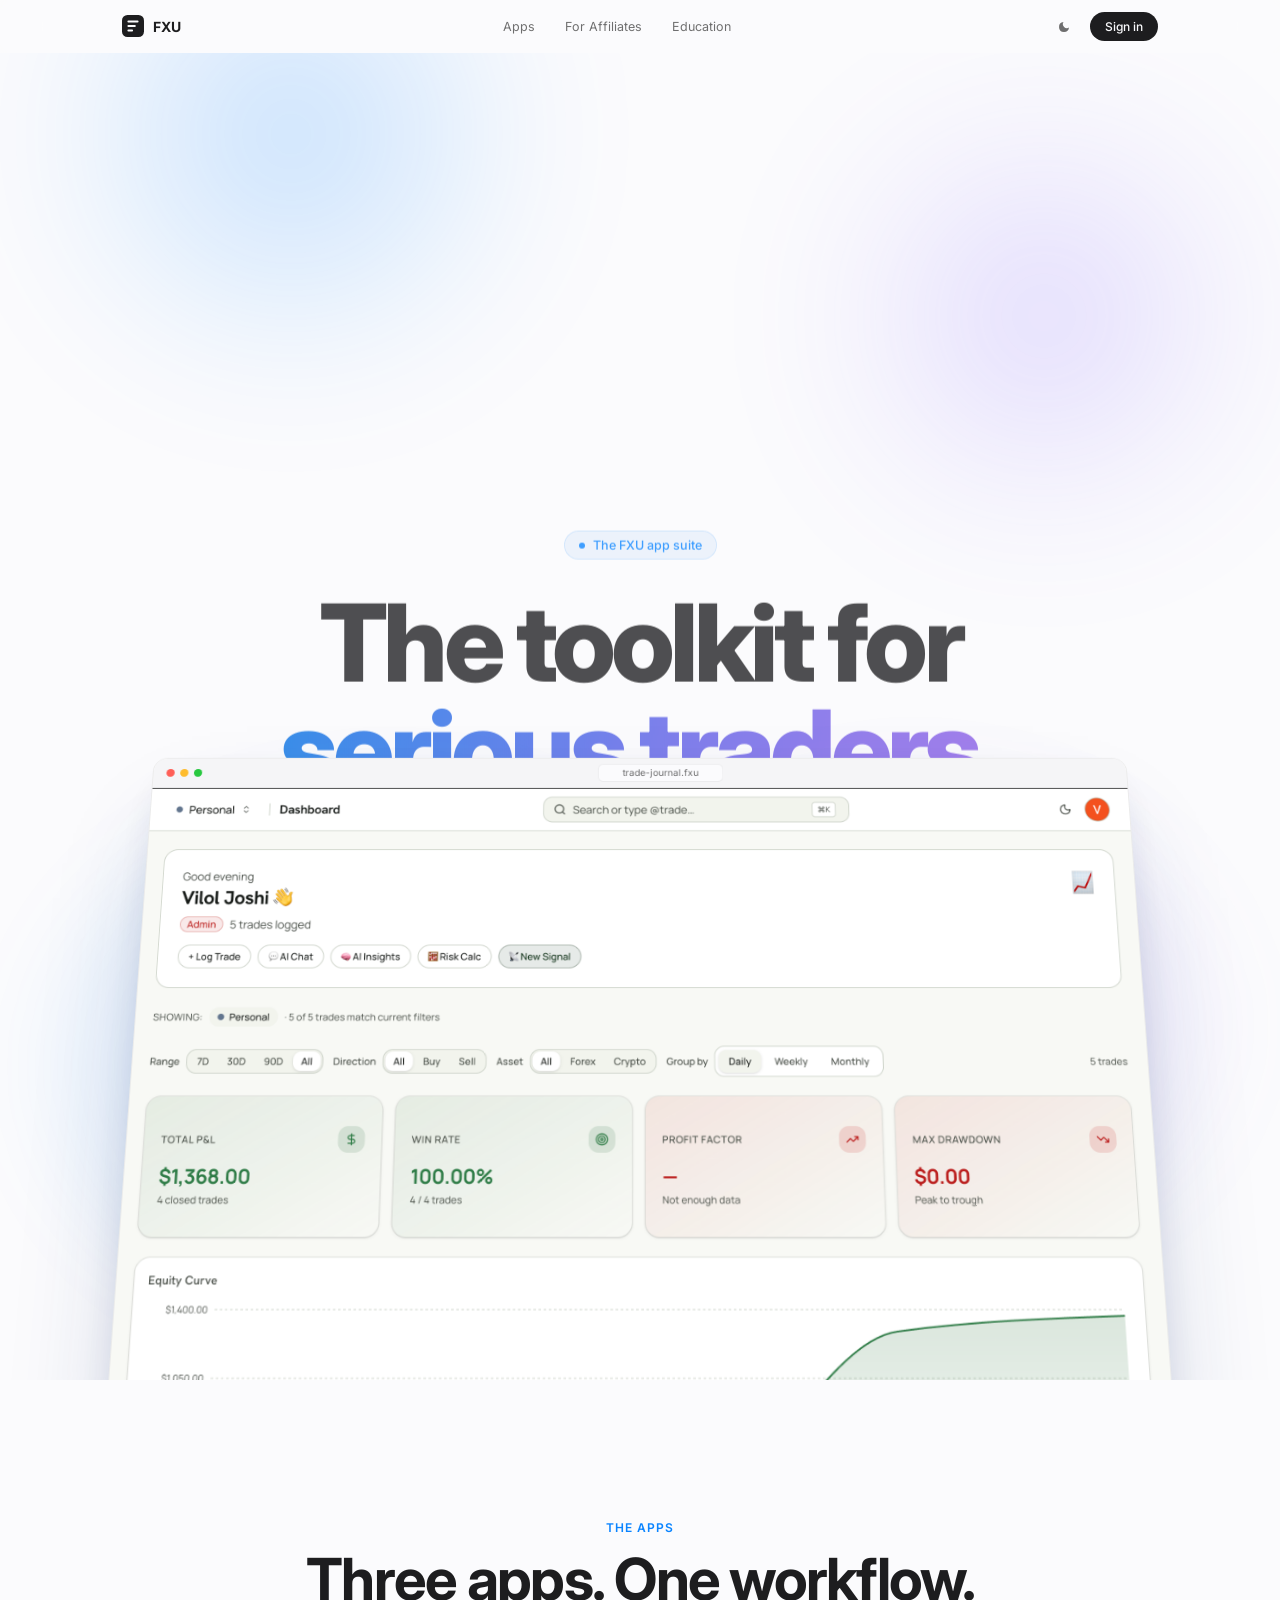
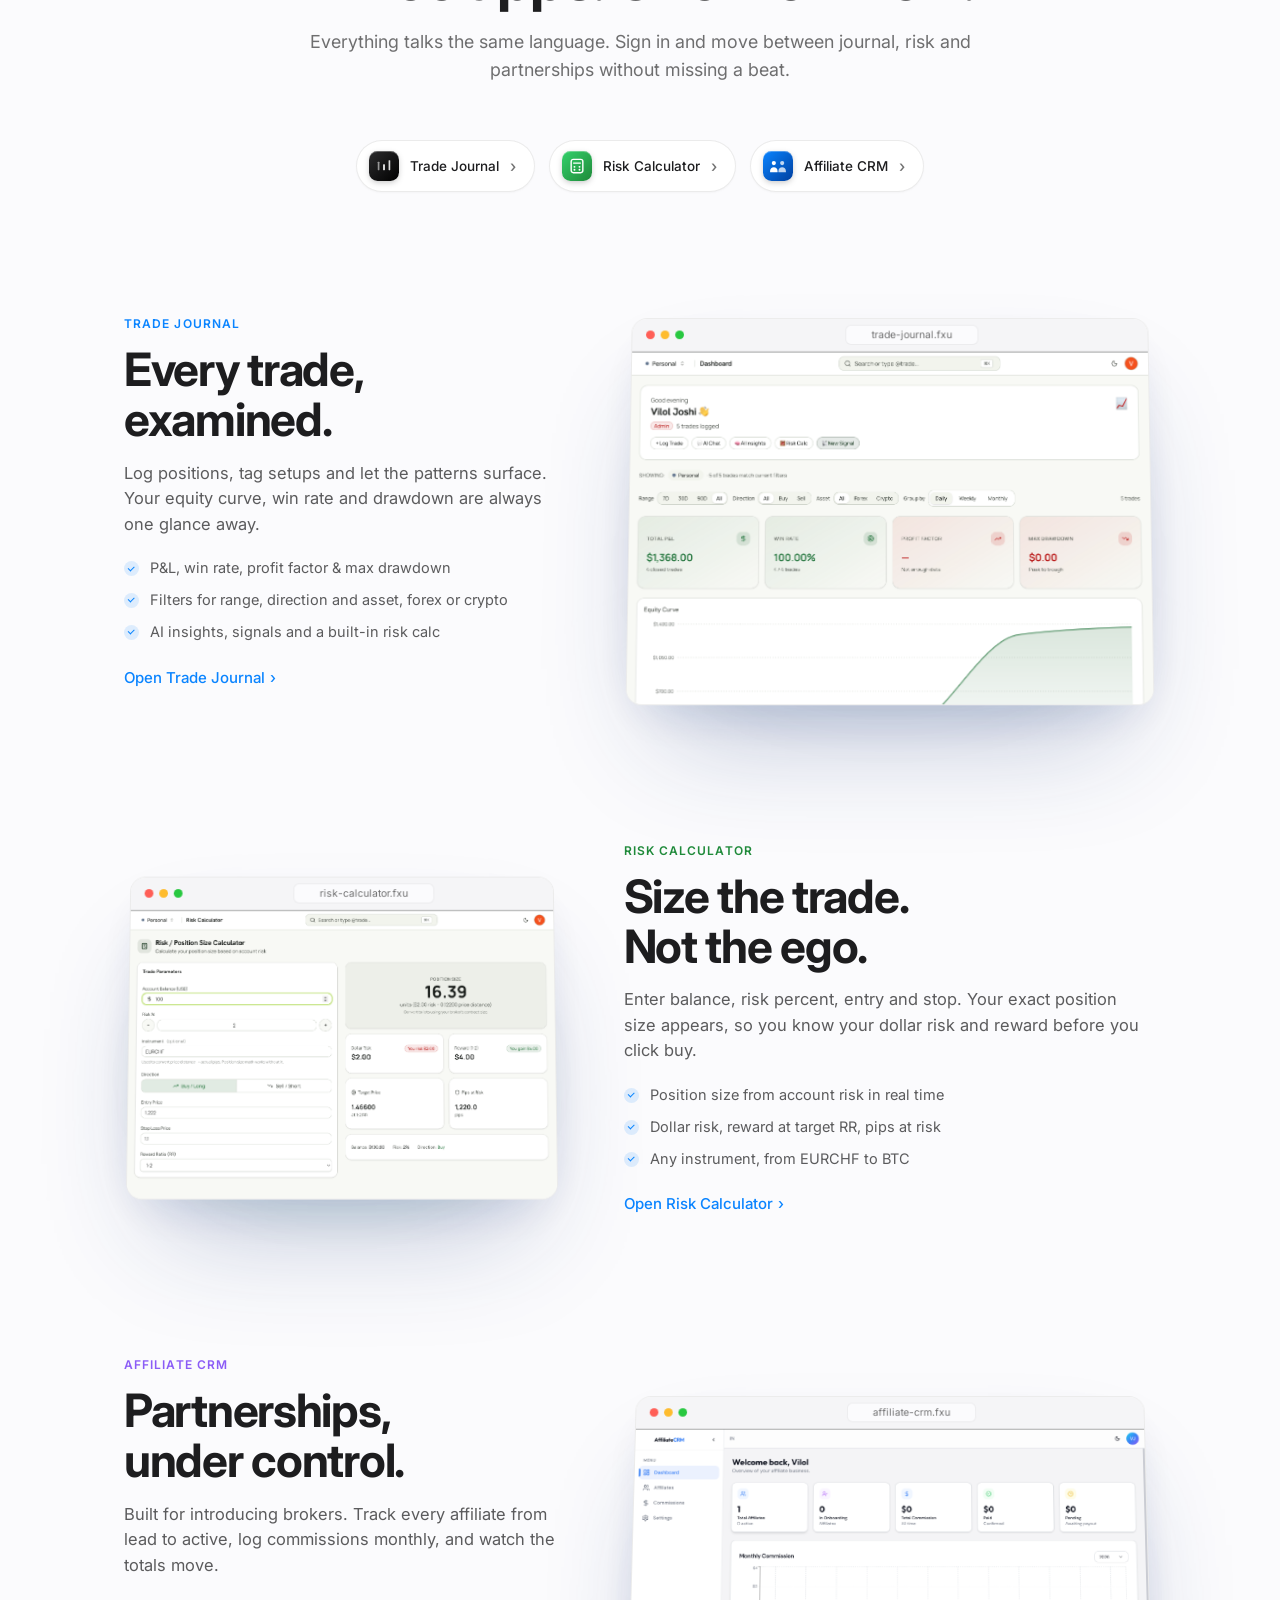
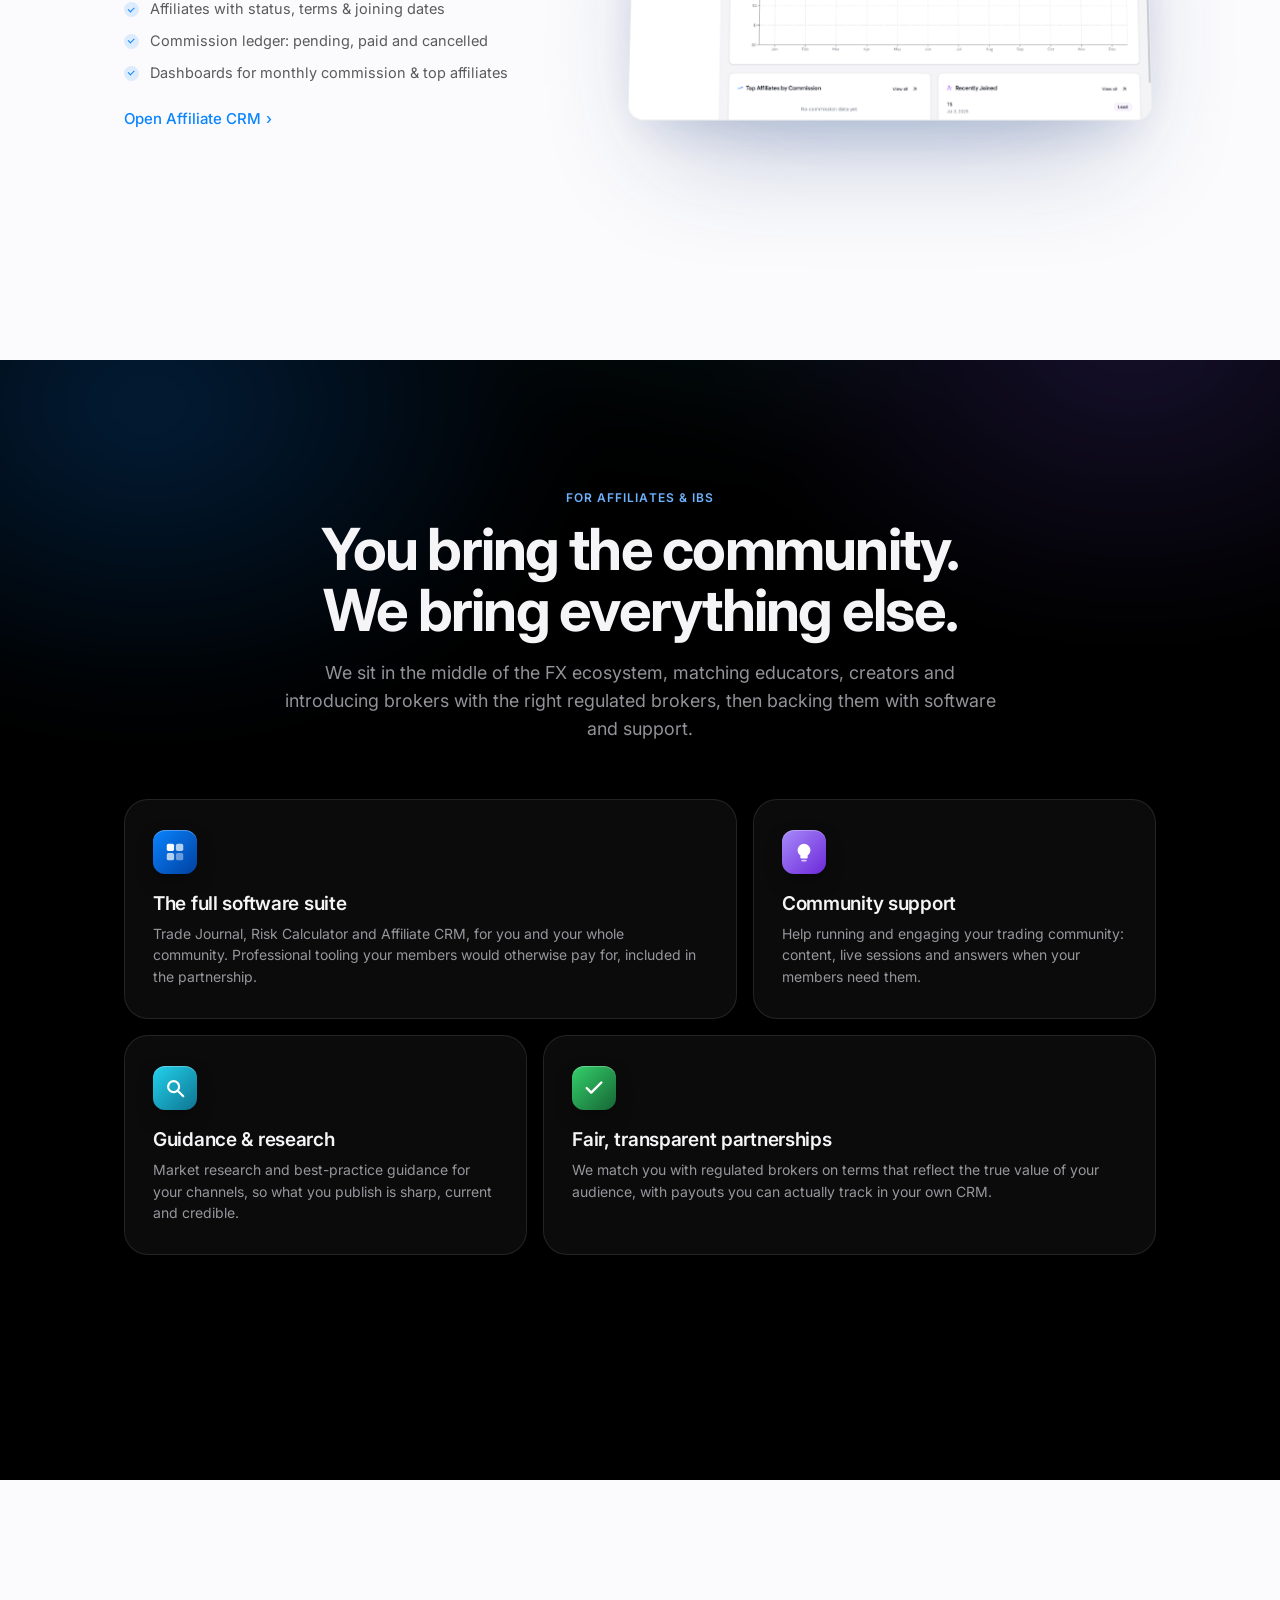
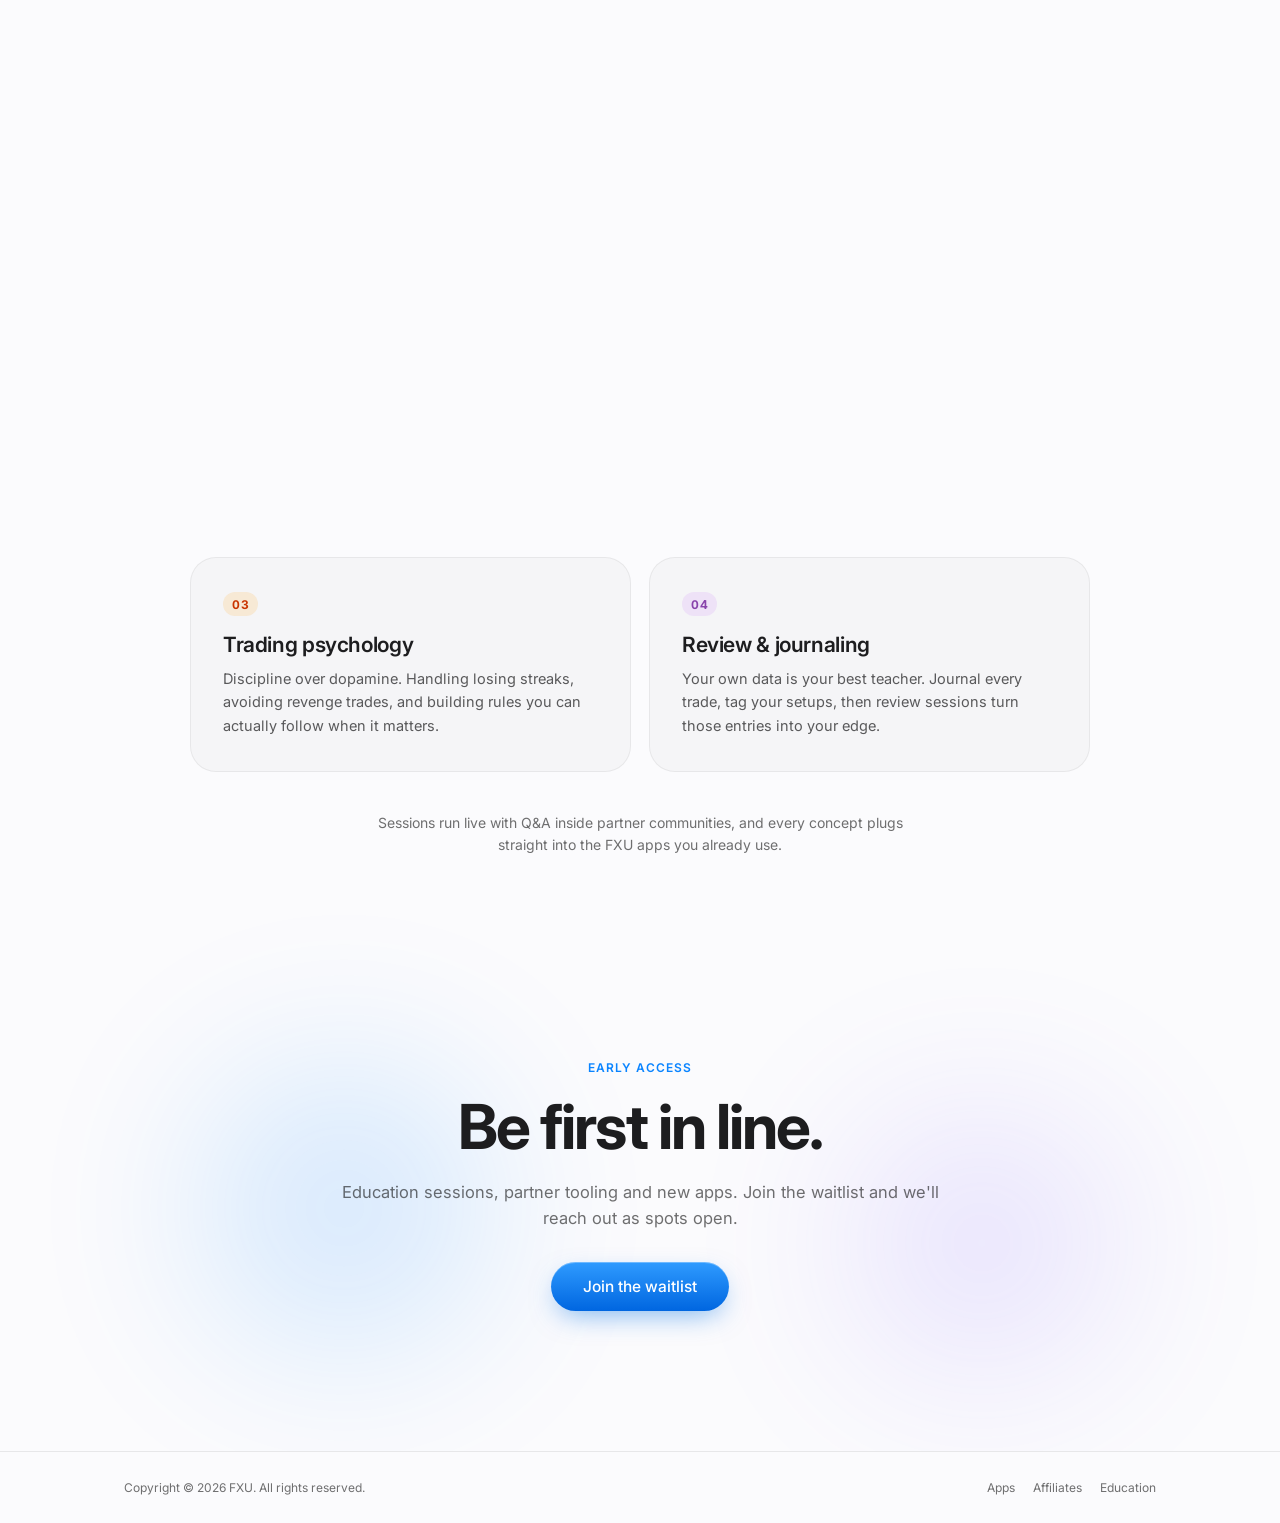
==== commit 9a6edddb: "polish: refined Apple-system gradient, smooth ticker on scroll - Headline gradient toned to a static" ====
--- a/index.html
+++ b/index.html
@@ -54,10 +54,9 @@
           <a class="btn-primary" href="#apps">Explore the apps</a>
           <button class="btn-ghost" data-waitlist-open>Join the waitlist <span class="chev">›</span></button>
         </div>
-      </div>
-
-      <!-- FX ticker marquee -->
-      <div class="ticker hero-el" style="--d:4" aria-hidden="true">
+
+        <!-- FX ticker marquee (inside hero-inner so one transform carries it) -->
+        <div class="ticker hero-el" style="--d:4" aria-hidden="true">
         <div class="ticker-track">
           <span class="tick-item">EURUSD <b class="up">▲ 1.0842</b></span>
           <span class="tick-item">GBPUSD <b class="down">▼ 1.2704</b></span>
@@ -75,6 +74,7 @@
           <span class="tick-item">US30 <b class="down">▼ 42,116</b></span>
           <span class="tick-item">EURCHF <b class="up">▲ 0.9752</b></span>
           <span class="tick-item">NAS100 <b class="up">▲ 21,904</b></span>
+        </div>
         </div>
       </div>
 
--- a/css/styles.css
+++ b/css/styles.css
@@ -21,7 +21,7 @@
   --green: #30d158;
   --orange: #ff9f0a;
   --purple: #bf5af2;
-  --orb-opacity: .38;
+  --orb-opacity: .28;
   --shadow-device:
     0 60px 120px -40px rgba(30, 60, 120, .32),
     0 20px 50px -20px rgba(30, 60, 120, .18);
@@ -151,13 +151,14 @@
   margin: 0 0 26px;
 }
 .grad-text {
-  background: linear-gradient(100deg, #0a84ff 0%, #7d5cff 30%, #e05cff 55%, #22d3ee 85%);
-  background-size: 220% 100%;
+  background: linear-gradient(105deg, #0071e3 0%, #5e5ce6 55%, #8e5ce6 100%);
   -webkit-background-clip: text; background-clip: text;
   -webkit-text-fill-color: transparent; color: transparent;
-  animation: gradShift 8s ease-in-out infinite alternate;
-}
-@keyframes gradShift { from { background-position: 0% 0; } to { background-position: 100% 0; } }
+}
+html[data-theme="dark"] .grad-text {
+  background: linear-gradient(105deg, #0a84ff 0%, #6e6cf0 55%, #9d6bf0 100%);
+  -webkit-background-clip: text; background-clip: text;
+}
 .hero-sub {
   font-size: clamp(17px, 1.6vw, 21px); line-height: 1.5;
   color: var(--text-2); max-width: 660px; margin: 0 auto 34px; text-wrap: pretty;
@@ -222,7 +223,7 @@
 
 /* Hero shot */
 .hero-shot { position: relative; max-width: 1080px; margin: 58px auto -6vw; padding: 0 8px; }
-.hero-inner, .ticker { will-change: transform, opacity; }
+.hero-inner { will-change: transform, opacity; }
 .hero-glow {
   position: absolute; inset: 6% -8% -12%;
   background:
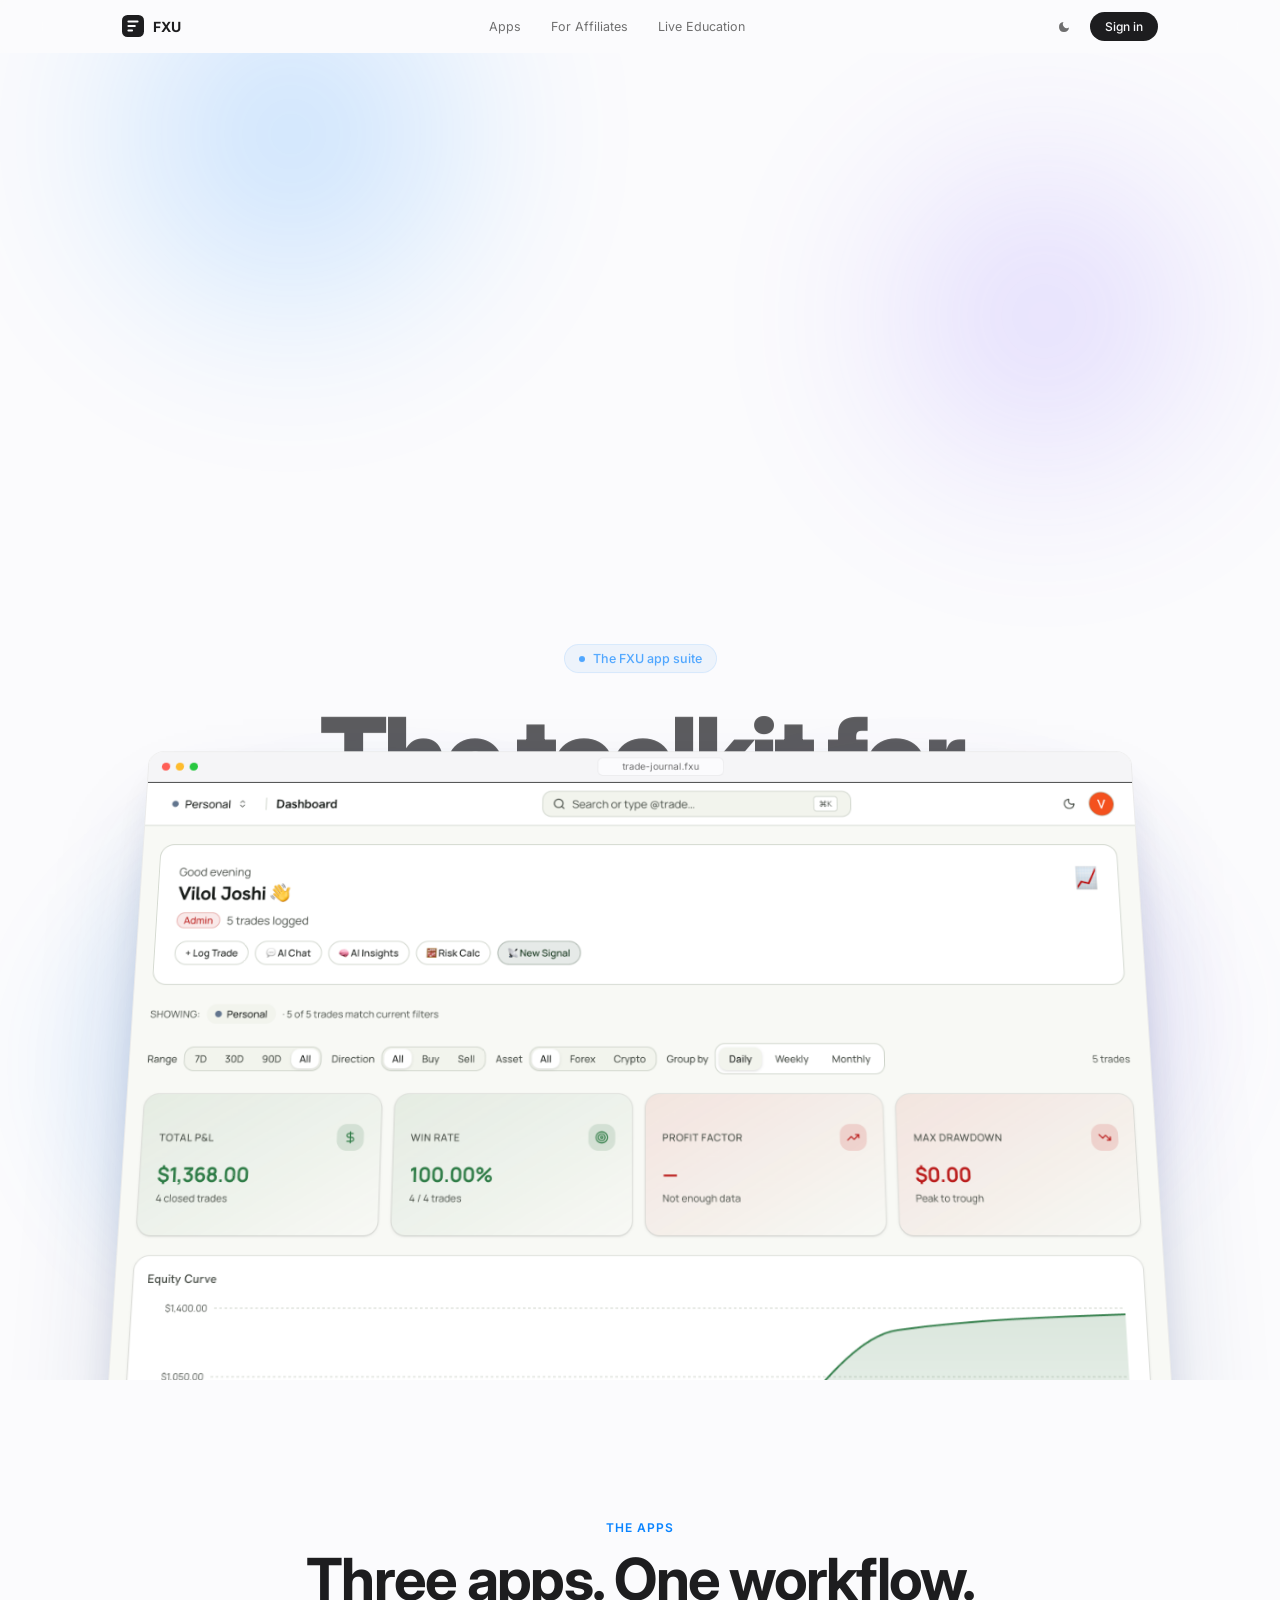
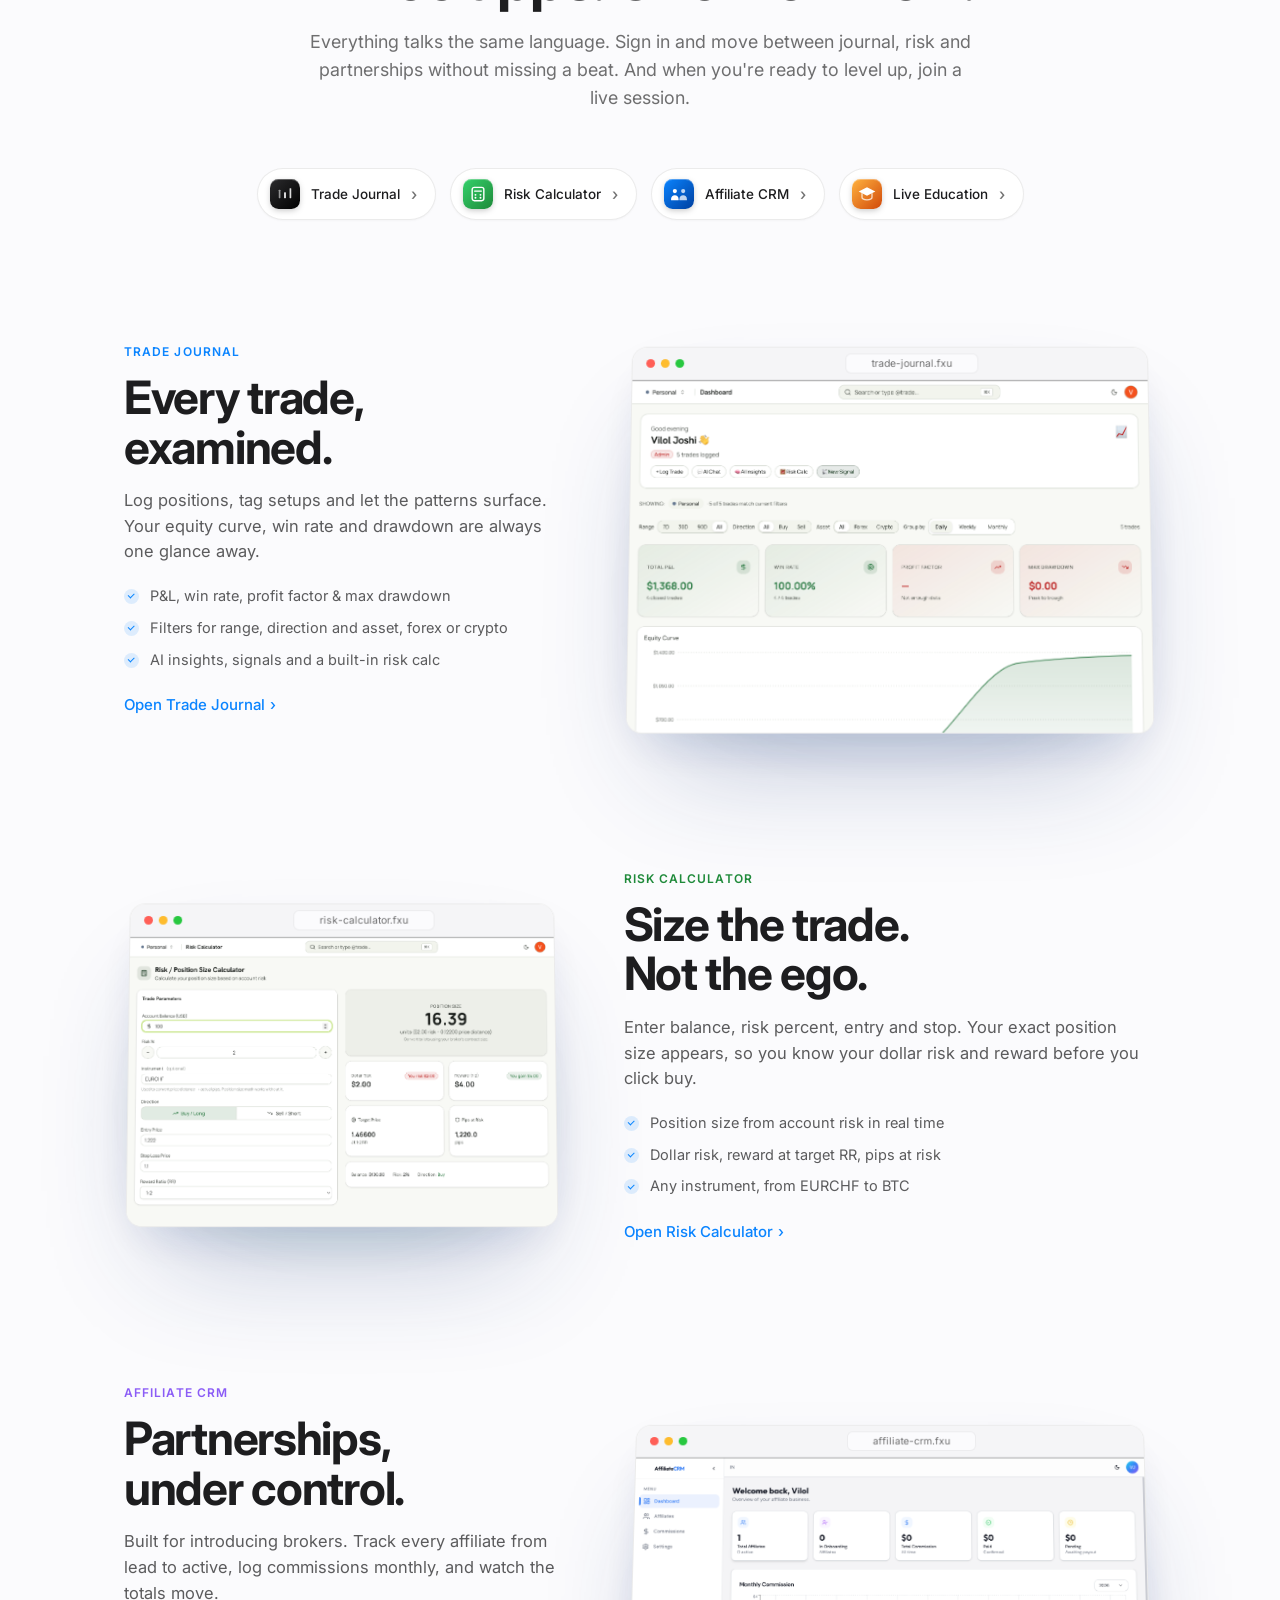
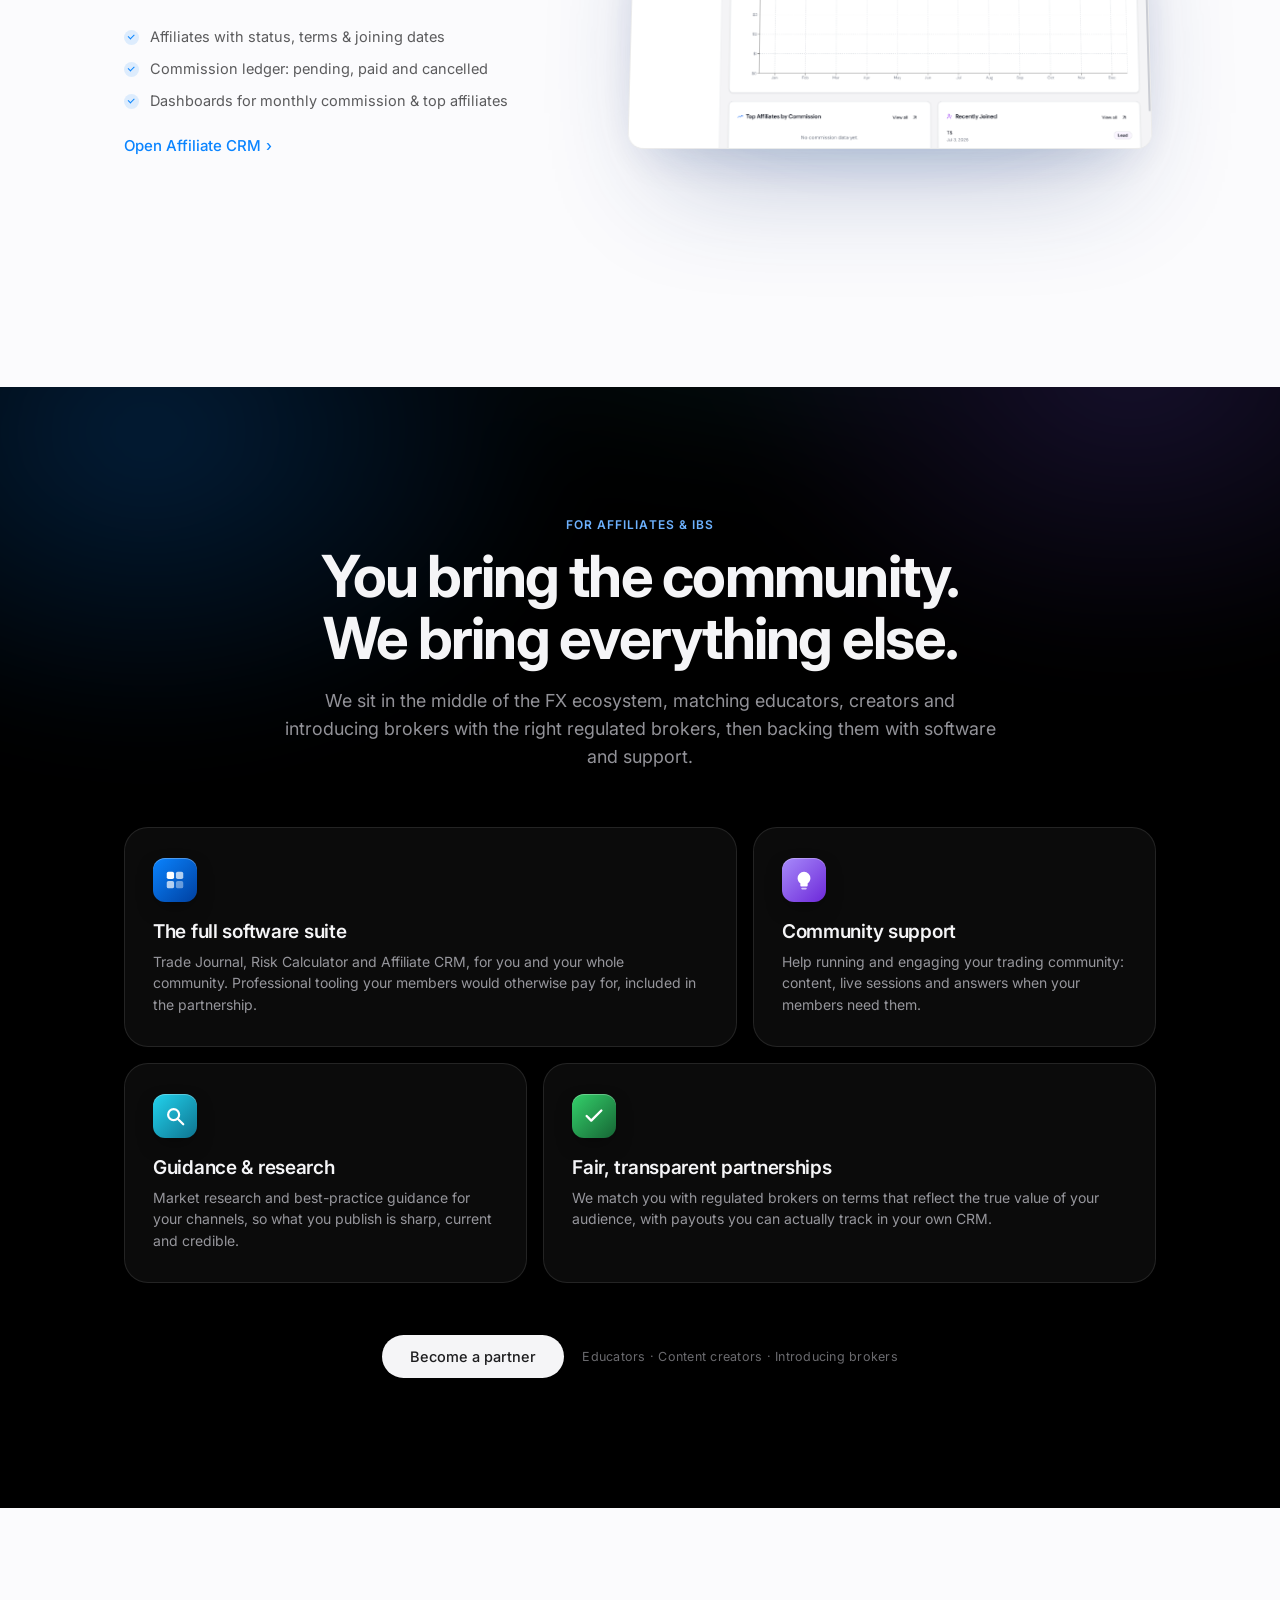
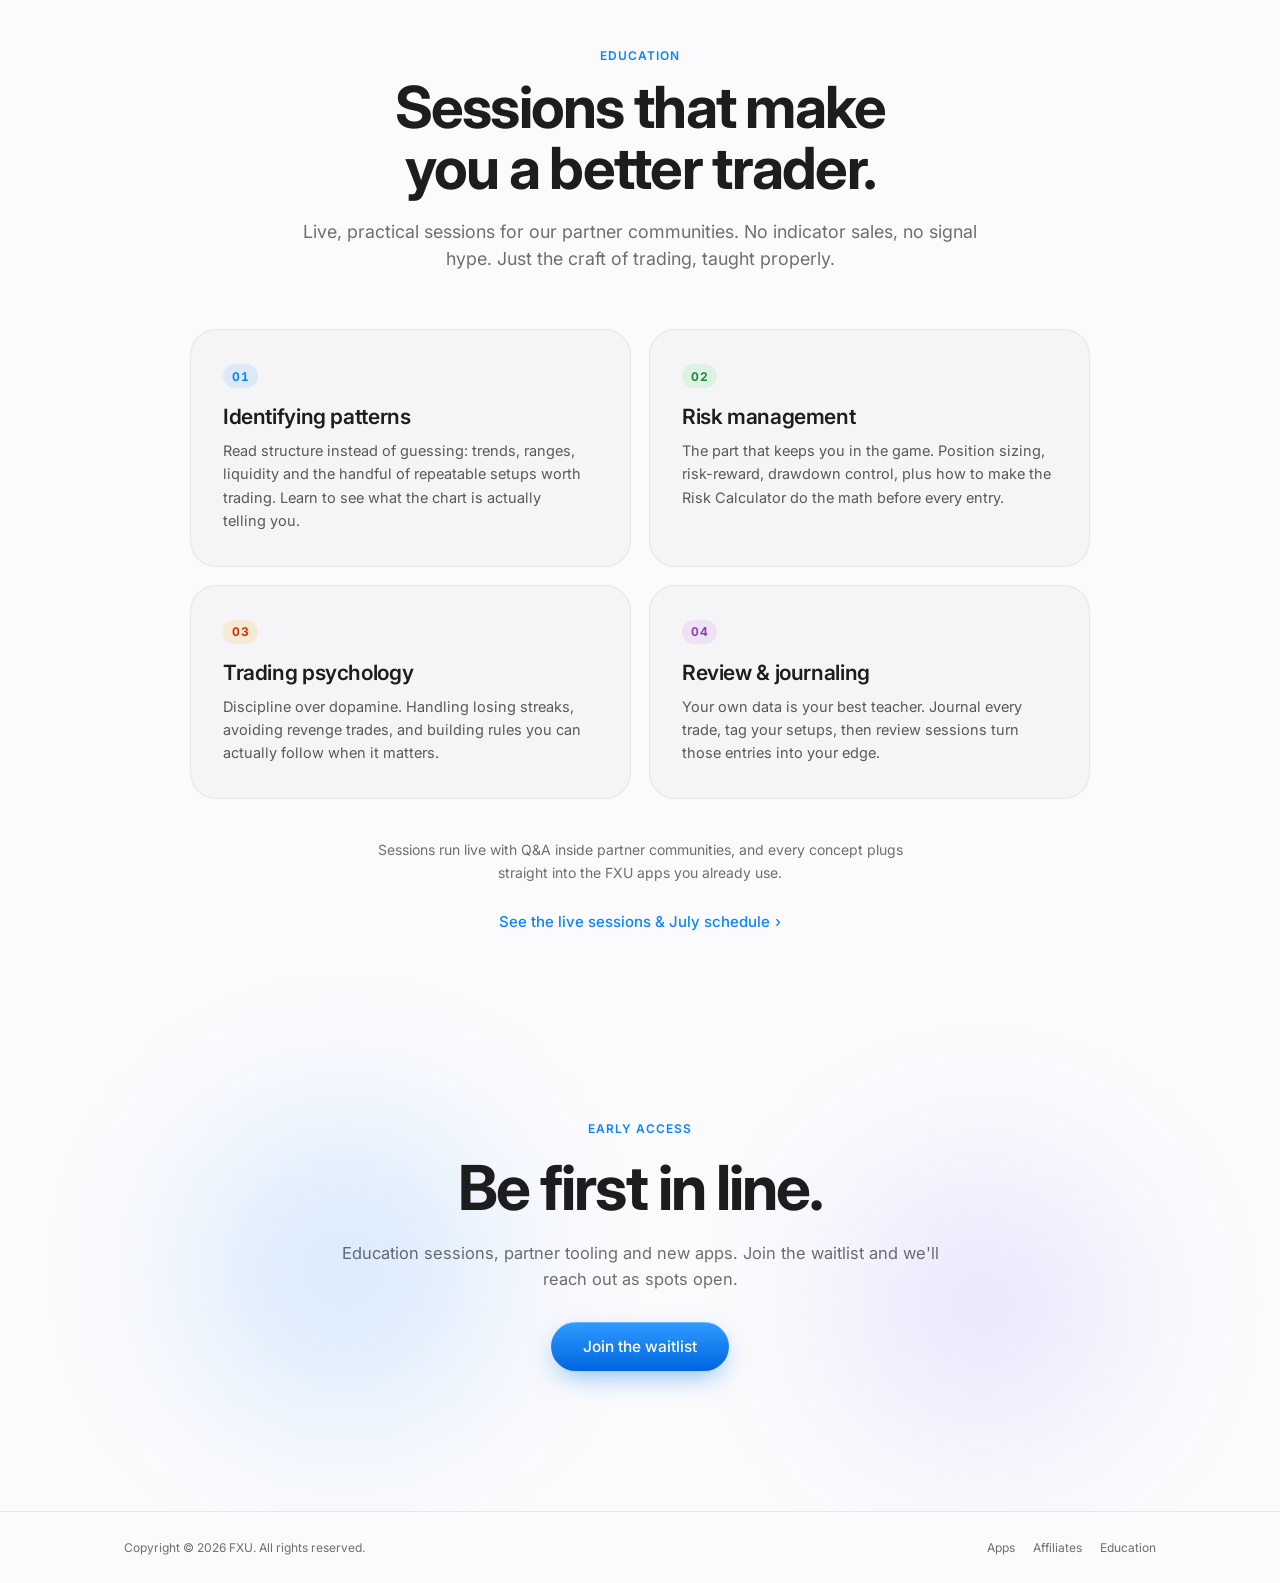
==== commit 8f781e7a: "feat: Live Education landing page + Actions-based Pages deploy - education.html: hero, two weekly se" ====
--- a/index.html
+++ b/index.html
@@ -25,7 +25,7 @@
       <nav class="nav-links" aria-label="Primary">
         <a href="#apps">Apps</a>
         <a href="#affiliates">For Affiliates</a>
-        <a href="#education">Education</a>
+        <a href="education.html">Live Education</a>
       </nav>
       <div class="nav-right">
         <button class="icon-btn" id="theme-toggle" aria-label="Toggle dark mode">
@@ -92,7 +92,7 @@
       <div class="section-head reveal">
         <div class="kicker">The apps</div>
         <h2 data-split>Three apps. One workflow.</h2>
-        <p>Everything talks the same language. Sign in and move between journal, risk and partnerships without missing a beat.</p>
+        <p>Everything talks the same language. Sign in and move between journal, risk and partnerships without missing a beat. And when you're ready to level up, join a live session.</p>
       </div>
 
       <!-- Quick switcher tiles -->
@@ -118,6 +118,13 @@
           <span class="chip-name">Affiliate CRM</span>
           <span class="chip-arrow">›</span>
         </a>
+        <a class="chip-tile reveal" style="--d:3" href="education.html">
+          <span class="chip-icon edu" aria-hidden="true">
+            <svg width="20" height="20" viewBox="0 0 48 48" fill="none"><path d="M24 8L4 18l20 10 20-10L24 8z" fill="#fff"/><path d="M12 23v9c0 3.3 5.4 6 12 6s12-2.7 12-6v-9" stroke="#fff" stroke-width="3.2" stroke-linecap="round" opacity=".75"/></svg>
+          </span>
+          <span class="chip-name">Live Education</span>
+          <span class="chip-arrow">›</span>
+        </a>
       </div>
 
       <!-- ── Trade Journal feature ── -->
@@ -260,6 +267,7 @@
       </div>
       <div class="edu-note reveal">
         <p>Sessions run live with Q&amp;A inside partner communities, and every concept plugs straight into the FXU apps you already use.</p>
+        <a class="text-link" href="education.html" style="margin-top: 14px; display: inline-flex;">See the live sessions &amp; July schedule <span class="chev">›</span></a>
       </div>
     </section>
 
--- a/css/styles.css
+++ b/css/styles.css
@@ -292,6 +292,7 @@
 .chip-icon.journal { background: linear-gradient(135deg, #2c2c2e, #000); }
 .chip-icon.risk    { background: linear-gradient(135deg, #34d16b, #1f8a3a); }
 .chip-icon.crm     { background: linear-gradient(135deg, #0a84ff, #0040a0); }
+.chip-icon.edu     { background: linear-gradient(135deg, #ffb340, #d1490a); }
 .chip-arrow { color: var(--text-2); font-size: 16px; transition: transform .25s var(--ease); }
 .chip-tile:hover .chip-arrow { transform: translateX(3px); }
 
